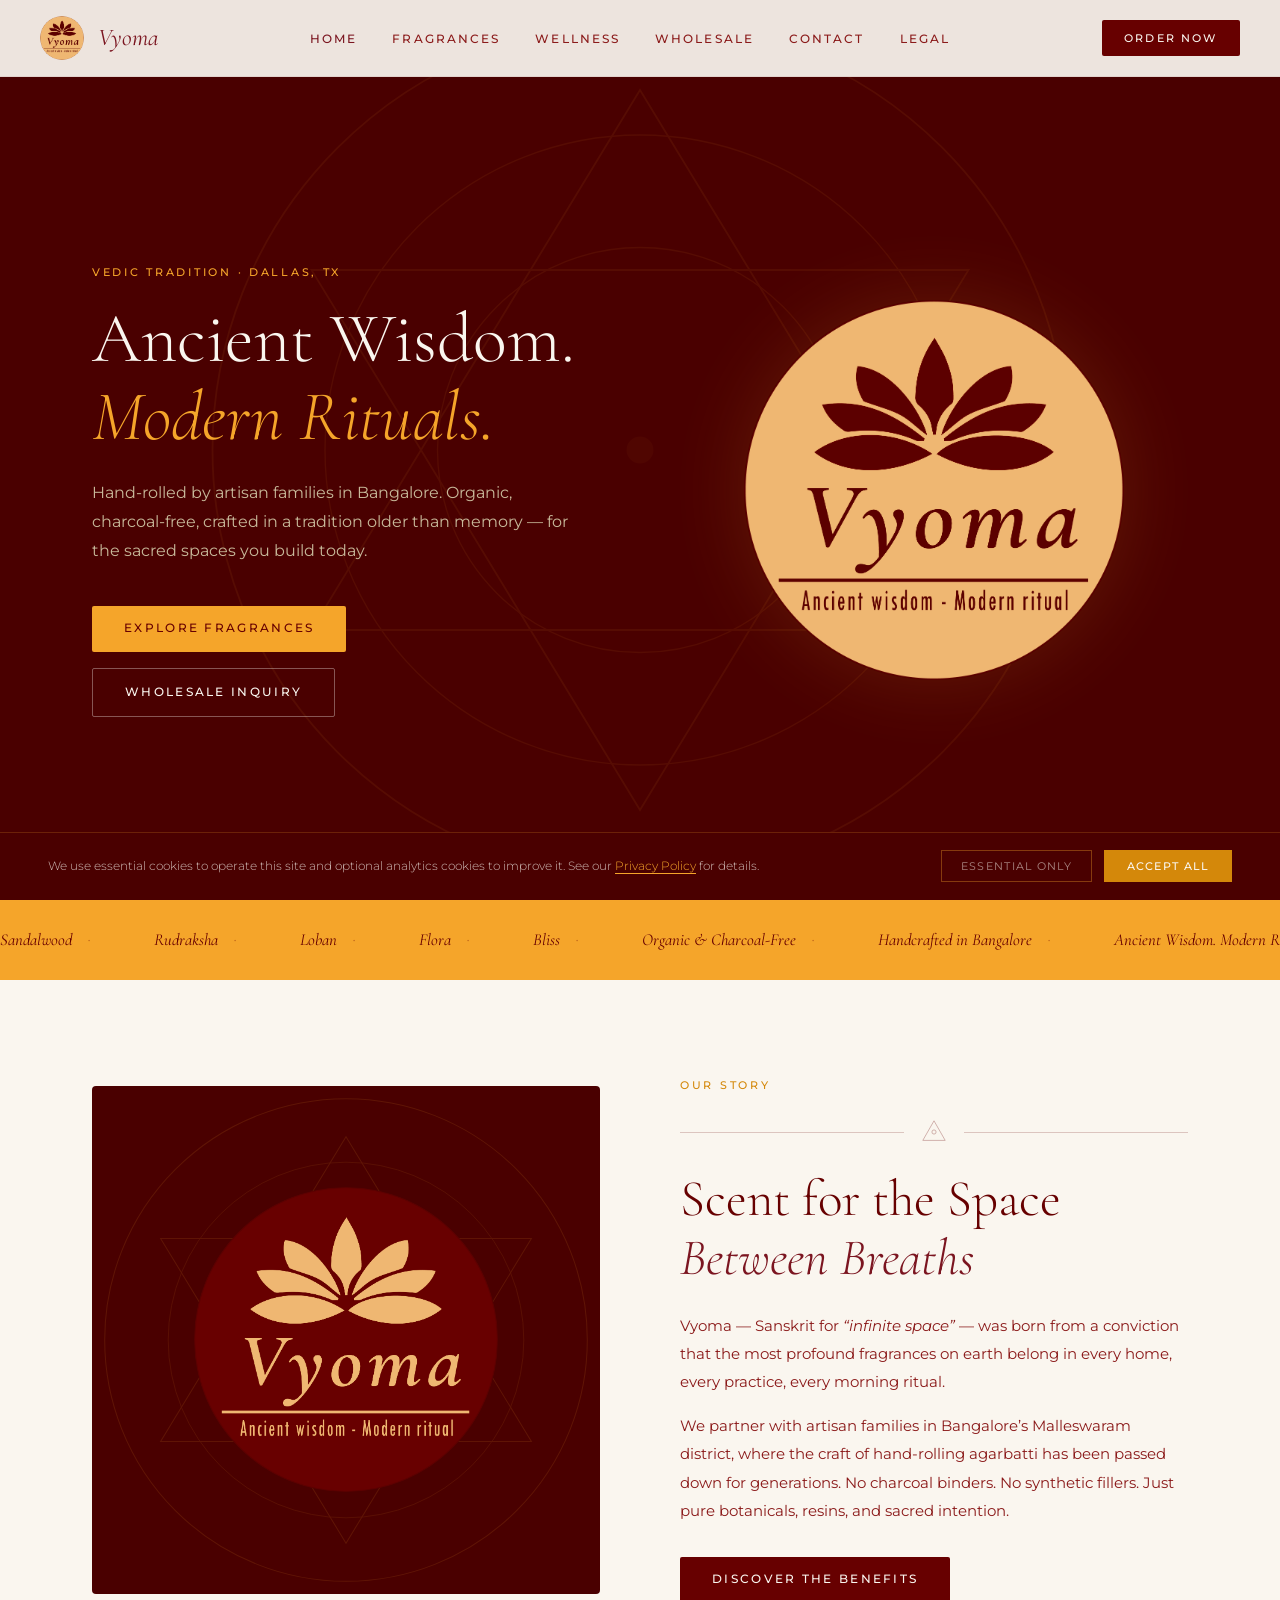
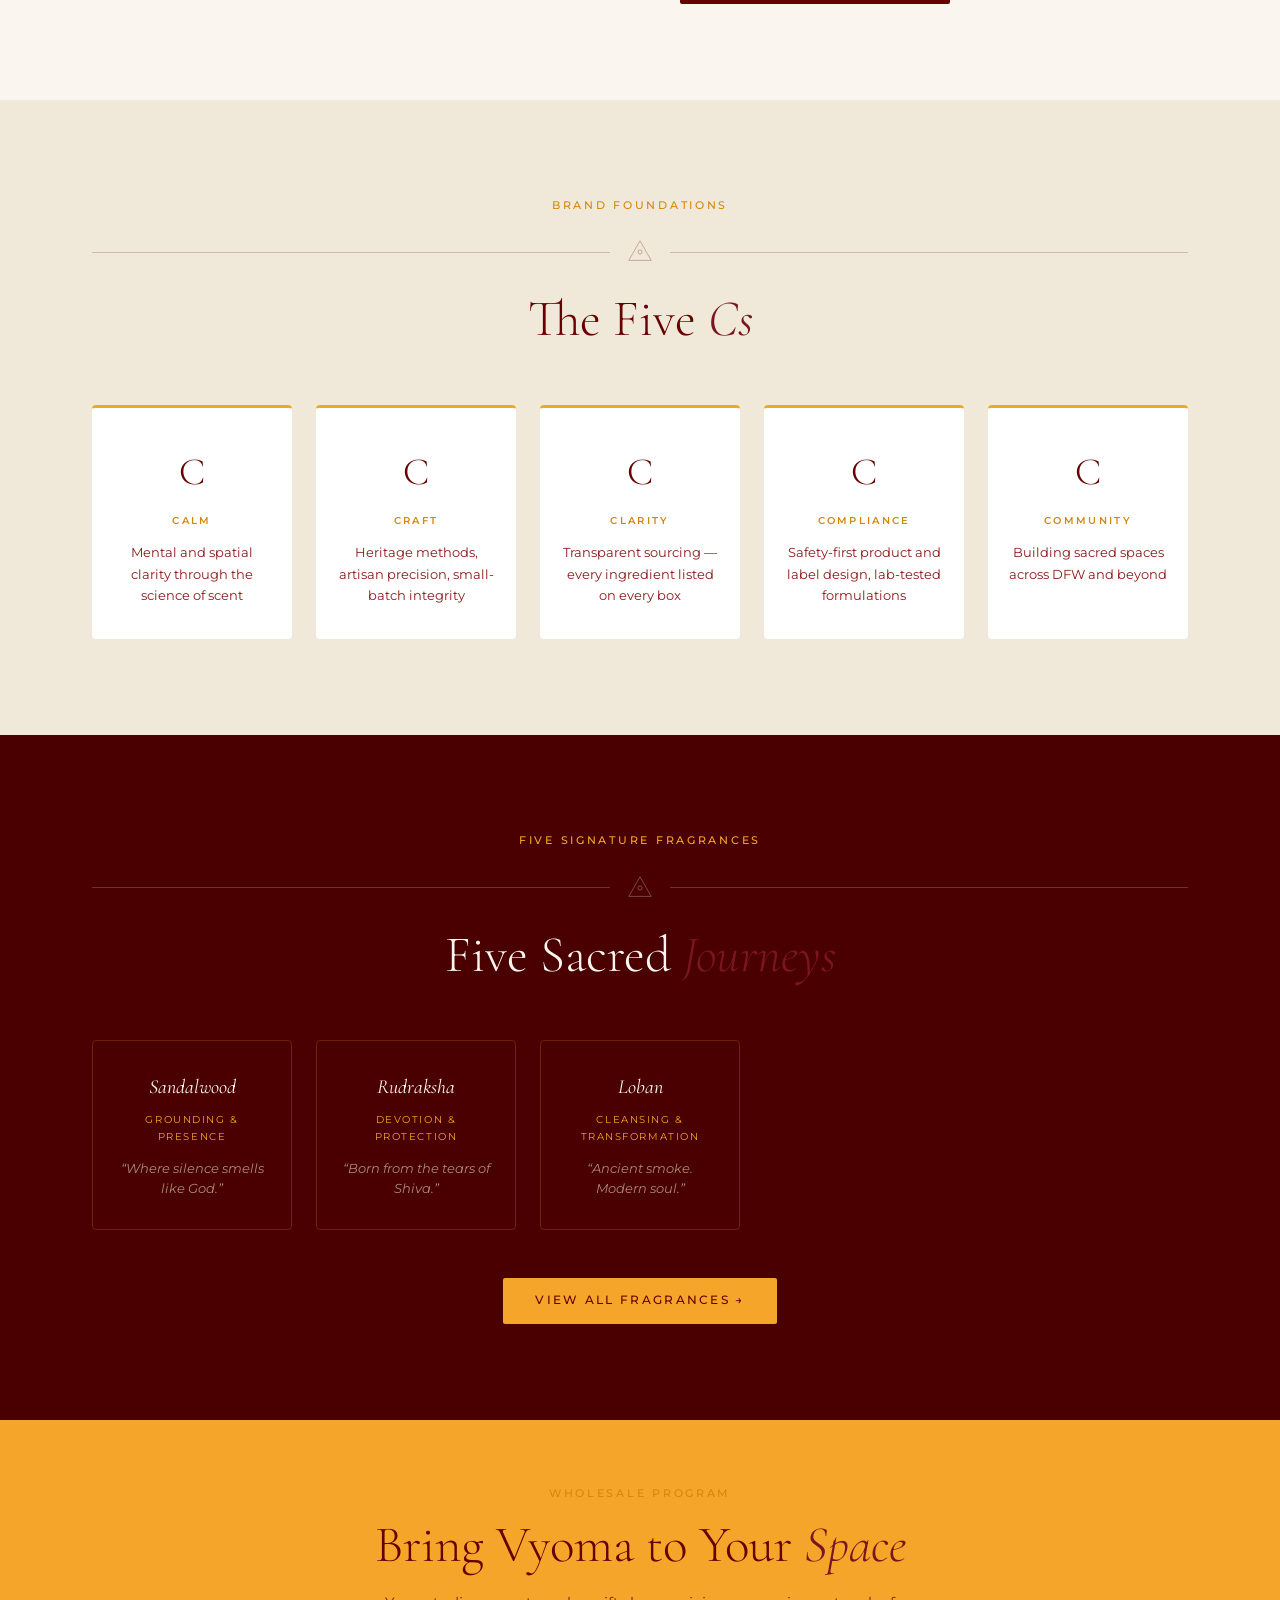
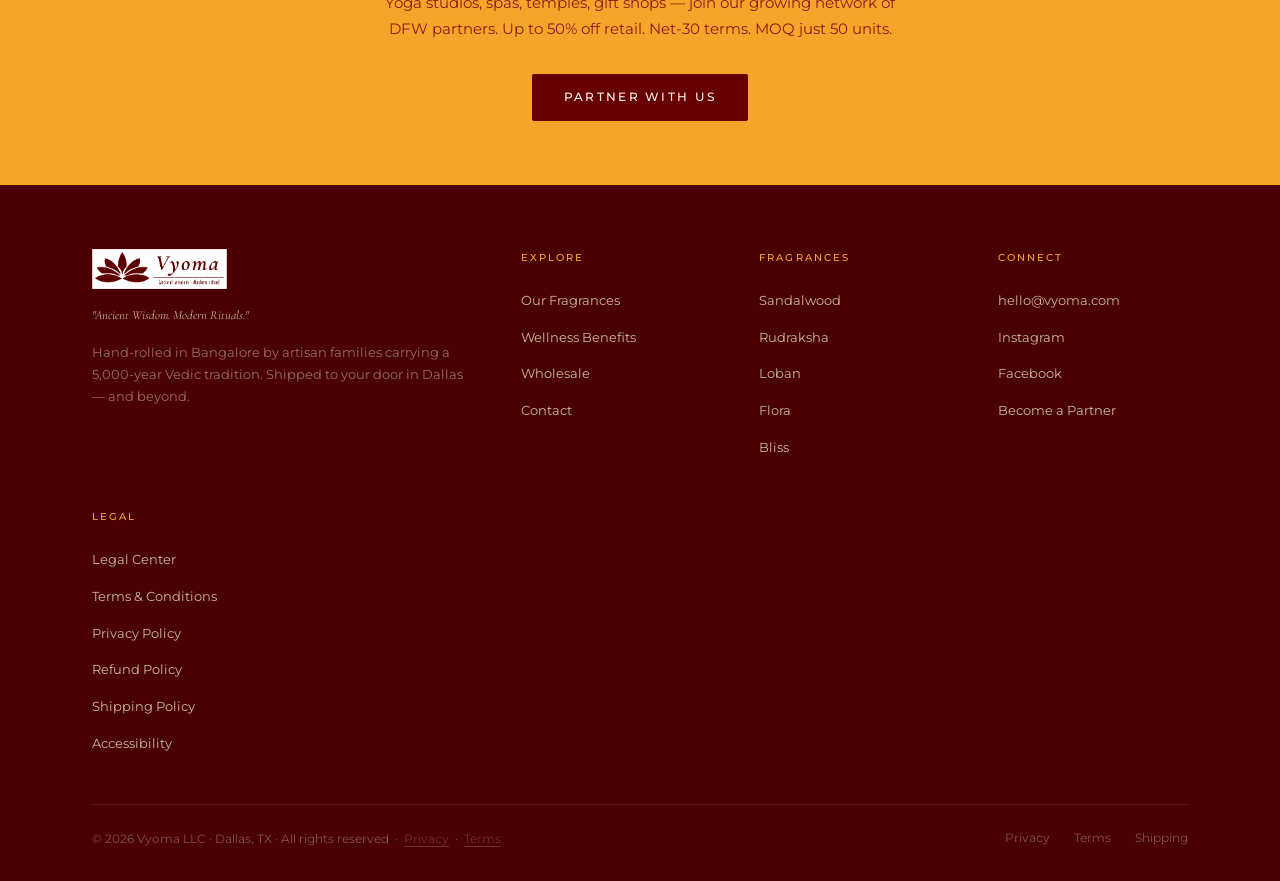
==== index.html @ 999a2e5c "Add legal/policy pages and integrate into site navigation - Add policies/ folder with 6 self-contain" ====
<!DOCTYPE html>
<html lang="en">
<head>
<meta charset="UTF-8">
<meta name="viewport" content="width=device-width, initial-scale=1.0">
<meta name="description" content="Vyoma — Premium natural incense. Ancient Wisdom. Modern Rituals.">
<meta name="robots" content="index, follow">
<!-- Open Graph -->
<meta property="og:title" content="Vyoma | Luxury Natural Incense — DFW">
<meta property="og:description" content="Ancient Wisdom. Modern Rituals. Five signature fragrances handcrafted in Bangalore, India. Launching in Dallas-Fort Worth.">
<meta property="og:type" content="website">
<meta property="og:site_name" content="Vyoma">
<!-- Twitter Card -->
<meta name="twitter:card" content="summary_large_image">
<meta name="twitter:site" content="@vyomaincense">
<meta name="twitter:title" content="Vyoma | Luxury Natural Incense">
<meta name="twitter:description" content="Five signature fragrances. Ancient wisdom — modern ritual. Launching in DFW.">
<title>Home — Vyoma</title>
<link rel="preconnect" href="https://fonts.googleapis.com">
<link rel="preconnect" href="https://fonts.gstatic.com" crossorigin>
<link href="https://fonts.googleapis.com/css2?family=Cormorant+Garamond:ital,wght@0,300;0,400;0,500;1,300;1,400&family=Montserrat:wght@300;400;500;600&display=swap" rel="stylesheet">
<link rel="stylesheet" href="shared.css">
</head>
<body>
<!-- COOKIE CONSENT BANNER -->
<div id="vyoma-cookie-banner" style="position:fixed;bottom:0;left:0;right:0;z-index:9999;background:var(--crimson-dk);border-top:1px solid rgba(245,165,42,.2);padding:1.1rem 3rem;display:flex;align-items:center;justify-content:space-between;flex-wrap:wrap;gap:1rem;font-family:var(--ff-sans);font-size:.78rem;font-weight:300;color:rgba(250,246,239,.75);line-height:1.6;" role="dialog" aria-label="Cookie consent">
  <span>We use essential cookies to operate this site and optional analytics cookies to improve it. See our <a href="policies/privacy-policy.html#cookies" style="color:var(--saffron);text-decoration:underline;text-underline-offset:3px;">Privacy Policy</a> for details.</span>
  <div style="display:flex;gap:.75rem;flex-shrink:0;">
    <button onclick="vyomaCookieDecline()" style="font-family:var(--ff-sans);font-size:.68rem;font-weight:400;letter-spacing:.12em;text-transform:uppercase;background:transparent;border:.5px solid rgba(245,165,42,.35);color:rgba(250,246,239,.55);padding:.5rem 1.2rem;cursor:pointer;transition:border-color .25s,color .25s;" onmouseover="this.style.borderColor='rgba(245,165,42,.7)';this.style.color='rgba(250,246,239,.9)'" onmouseout="this.style.borderColor='rgba(245,165,42,.35)';this.style.color='rgba(250,246,239,.55)'">Essential only</button>
    <button onclick="vyomaCookieAccept()" style="font-family:var(--ff-sans);font-size:.68rem;font-weight:500;letter-spacing:.12em;text-transform:uppercase;background:var(--saffron-dk);border:none;color:var(--ivory);padding:.5rem 1.4rem;cursor:pointer;transition:background .25s;" onmouseover="this.style.background='var(--saffron)'" onmouseout="this.style.background='var(--saffron-dk)'">Accept all</button>
  </div>
</div>
<script>
(function(){
  var b=document.getElementById('vyoma-cookie-banner');
  if(localStorage.getItem('vyoma_cookie_consent')){b.style.display='none';}
  window.vyomaCookieAccept=function(){localStorage.setItem('vyoma_cookie_consent','all');b.style.transform='translateY(110%)';setTimeout(function(){b.style.display='none';},420);};
  window.vyomaCookieDecline=function(){localStorage.setItem('vyoma_cookie_consent','essential');b.style.transform='translateY(110%)';setTimeout(function(){b.style.display='none';},420);};
})();
</script>
<!-- END COOKIE CONSENT --><nav class="nav" id="nav">
  <a href="index.html" class="nav__logo">
    <img src="[data-uri]" alt="Vyoma">
    <span class="nav__brand">Vyoma</span>
  </a>
  <ul class="nav__links"><li><a href="index.html" class="active">Home</a></li>
<li><a href="fragrances.html">Fragrances</a></li>
<li><a href="wellness.html">Wellness</a></li>
<li><a href="wholesale.html">Wholesale</a></li>
<li><a href="contact.html">Contact</a></li>
<li><a href="policies/index.html">Legal</a></li></ul>
  <a href="contact.html" class="nav__cta">Order Now</a>
  <button class="nav__hamburger" id="hamburger" aria-label="Menu">
    <span></span><span></span><span></span>
  </button>
</nav>
<div class="nav__mobile" id="mobileMenu">
<a href="index.html">Home</a>
<a href="fragrances.html">Fragrances</a>
<a href="wellness.html">Wellness</a>
<a href="wholesale.html">Wholesale</a>
<a href="contact.html">Contact</a>
<a href="policies/index.html">Legal</a>
</div>
<main>

<section style="min-height:100vh;background:var(--crimson-dk);display:flex;align-items:center;position:relative;overflow:hidden;padding-top:80px;">
  <div style="position:absolute;inset:0;display:flex;align-items:center;justify-content:center;pointer-events:none;">
    <svg viewBox="0 0 400 400" xmlns="http://www.w3.org/2000/svg" style="width:100%;height:100%;opacity:.07;">
  <circle cx="200" cy="200" r="190" fill="none" stroke="#F5A52A" stroke-width=".8"/>
  <circle cx="200" cy="200" r="140" fill="none" stroke="#F5A52A" stroke-width=".6"/>
  <circle cx="200" cy="200" r="90"  fill="none" stroke="#F5A52A" stroke-width=".6"/>
  <polygon points="200,40 346,280 54,280"  fill="none" stroke="#F5A52A" stroke-width=".8"/>
  <polygon points="200,360 54,120 346,120" fill="none" stroke="#F5A52A" stroke-width=".8"/>
  <circle cx="200" cy="200" r="6" fill="#F5A52A" opacity=".5"/>
</svg>
  </div>
  <div class="container" style="position:relative;z-index:2;display:grid;grid-template-columns:1fr 1fr;gap:5rem;align-items:center;">
    <div>
      <p class="eyebrow reveal" style="color:var(--saffron);margin-bottom:1.2rem;">Vedic Tradition &middot; Dallas, TX</p>
      <h1 class="reveal" style="font-family:var(--ff-serif);font-size:clamp(2.8rem,5.5vw,5rem);font-weight:300;color:var(--ivory);line-height:1.1;margin-bottom:1.5rem;">
        Ancient Wisdom.<br><em style="font-style:italic;color:var(--saffron);">Modern Rituals.</em>
      </h1>
      <p class="reveal" style="color:var(--smoke);font-size:1rem;line-height:1.8;margin-bottom:2.5rem;max-width:480px;">
        Hand-rolled by artisan families in Bangalore. Organic, charcoal-free, crafted in a tradition older than memory &mdash; for the sacred spaces you build today.
      </p>
      <div class="reveal" style="display:flex;gap:1rem;flex-wrap:wrap;">
        <a href="fragrances.html" class="btn btn--primary">Explore Fragrances</a>
        <a href="wholesale.html" class="btn btn--outline-light">Wholesale Inquiry</a>
      </div>
    </div>
    <div class="reveal" style="display:flex;justify-content:center;">
      <img src="[data-uri]" alt="Vyoma" style="width:min(380px,90%);border-radius:50%;box-shadow:0 0 80px rgba(245,165,42,.15);">
    </div>
  </div>
</section>

<div class="marquee-strip"><div class="marquee-inner"><span class="marquee-item">Sandalwood</span><span class="marquee-item">Rudraksha</span><span class="marquee-item">Loban</span><span class="marquee-item">Flora</span><span class="marquee-item">Bliss</span><span class="marquee-item">Organic &amp; Charcoal-Free</span><span class="marquee-item">Handcrafted in Bangalore</span><span class="marquee-item">Ancient Wisdom. Modern Rituals.</span><span class="marquee-item">Sandalwood</span><span class="marquee-item">Rudraksha</span><span class="marquee-item">Loban</span><span class="marquee-item">Flora</span><span class="marquee-item">Bliss</span><span class="marquee-item">Organic &amp; Charcoal-Free</span><span class="marquee-item">Handcrafted in Bangalore</span><span class="marquee-item">Ancient Wisdom. Modern Rituals.</span></div></div>

<section class="section">
  <div class="container" style="display:grid;grid-template-columns:1fr 1fr;gap:5rem;align-items:center;">
    <div class="reveal" style="position:relative;aspect-ratio:1;background:var(--crimson-dk);border-radius:4px;overflow:hidden;display:flex;align-items:center;justify-content:center;">
      <div style="position:absolute;inset:0;"><svg viewBox="0 0 400 400" xmlns="http://www.w3.org/2000/svg" style="width:100%;height:100%;opacity:.12;">
  <circle cx="200" cy="200" r="190" fill="none" stroke="#F5A52A" stroke-width=".8"/>
  <circle cx="200" cy="200" r="140" fill="none" stroke="#F5A52A" stroke-width=".6"/>
  <circle cx="200" cy="200" r="90"  fill="none" stroke="#F5A52A" stroke-width=".6"/>
  <polygon points="200,40 346,280 54,280"  fill="none" stroke="#F5A52A" stroke-width=".8"/>
  <polygon points="200,360 54,120 346,120" fill="none" stroke="#F5A52A" stroke-width=".8"/>
  <circle cx="200" cy="200" r="6" fill="#F5A52A" opacity=".5"/>
</svg></div>
      <img src="[data-uri]" alt="Vyoma" style="position:relative;width:60%;border-radius:50%;">
    </div>
    <div>
      <p class="eyebrow reveal">Our Story</p>
      <div class="geo-divider">
  <svg viewBox="0 0 40 40" fill="none" stroke="currentColor" stroke-width="1">
    <polygon points="20,4 36,32 4,32"/><circle cx="20" cy="20" r="3"/>
  </svg>
</div>
      <h2 class="section-title reveal">Scent for the Space<br><em>Between Breaths</em></h2>
      <p class="reveal" style="margin-top:1.5rem;color:var(--crimson-lt);line-height:1.85;font-size:.95rem;">
        Vyoma &mdash; Sanskrit for <em>&ldquo;infinite space&rdquo;</em> &mdash; was born from a conviction that the most profound fragrances on earth belong in every home, every practice, every morning ritual.
      </p>
      <p class="reveal" style="margin-top:1rem;color:var(--crimson-lt);line-height:1.85;font-size:.95rem;">
        We partner with artisan families in Bangalore&rsquo;s Malleswaram district, where the craft of hand-rolling agarbatti has been passed down for generations. No charcoal binders. No synthetic fillers. Just pure botanicals, resins, and sacred intention.
      </p>
      <a href="wellness.html" class="btn btn--crimson reveal" style="margin-top:2rem;">Discover the Benefits</a>
    </div>
  </div>
</section>

<section class="section section--ivory-dk">
  <div class="container" style="text-align:center;">
    <p class="eyebrow reveal">Brand Foundations</p>
    <div class="geo-divider">
  <svg viewBox="0 0 40 40" fill="none" stroke="currentColor" stroke-width="1">
    <polygon points="20,4 36,32 4,32"/><circle cx="20" cy="20" r="3"/>
  </svg>
</div>
    <h2 class="section-title reveal">The Five <em>Cs</em></h2>
    <div style="display:grid;grid-template-columns:repeat(5,1fr);gap:1.5rem;margin-top:3.5rem;"><div class="reveal" style="background:white;padding:2rem 1.2rem;border-radius:4px;border-top:3px solid var(--saffron);text-align:center;">
  <div style="font-family:var(--ff-serif);font-size:2.4rem;font-weight:300;color:var(--crimson);margin-bottom:.4rem;">C</div>
  <div style="font-size:.65rem;letter-spacing:.22em;text-transform:uppercase;color:var(--saffron-dk);font-weight:600;margin-bottom:.8rem;">Calm</div>
  <p style="font-size:.82rem;color:var(--crimson-lt);line-height:1.65;">Mental and spatial clarity through the science of scent</p>
</div><div class="reveal" style="background:white;padding:2rem 1.2rem;border-radius:4px;border-top:3px solid var(--saffron);text-align:center;">
  <div style="font-family:var(--ff-serif);font-size:2.4rem;font-weight:300;color:var(--crimson);margin-bottom:.4rem;">C</div>
  <div style="font-size:.65rem;letter-spacing:.22em;text-transform:uppercase;color:var(--saffron-dk);font-weight:600;margin-bottom:.8rem;">Craft</div>
  <p style="font-size:.82rem;color:var(--crimson-lt);line-height:1.65;">Heritage methods, artisan precision, small-batch integrity</p>
</div><div class="reveal" style="background:white;padding:2rem 1.2rem;border-radius:4px;border-top:3px solid var(--saffron);text-align:center;">
  <div style="font-family:var(--ff-serif);font-size:2.4rem;font-weight:300;color:var(--crimson);margin-bottom:.4rem;">C</div>
  <div style="font-size:.65rem;letter-spacing:.22em;text-transform:uppercase;color:var(--saffron-dk);font-weight:600;margin-bottom:.8rem;">Clarity</div>
  <p style="font-size:.82rem;color:var(--crimson-lt);line-height:1.65;">Transparent sourcing — every ingredient listed on every box</p>
</div><div class="reveal" style="background:white;padding:2rem 1.2rem;border-radius:4px;border-top:3px solid var(--saffron);text-align:center;">
  <div style="font-family:var(--ff-serif);font-size:2.4rem;font-weight:300;color:var(--crimson);margin-bottom:.4rem;">C</div>
  <div style="font-size:.65rem;letter-spacing:.22em;text-transform:uppercase;color:var(--saffron-dk);font-weight:600;margin-bottom:.8rem;">Compliance</div>
  <p style="font-size:.82rem;color:var(--crimson-lt);line-height:1.65;">Safety-first product and label design, lab-tested formulations</p>
</div><div class="reveal" style="background:white;padding:2rem 1.2rem;border-radius:4px;border-top:3px solid var(--saffron);text-align:center;">
  <div style="font-family:var(--ff-serif);font-size:2.4rem;font-weight:300;color:var(--crimson);margin-bottom:.4rem;">C</div>
  <div style="font-size:.65rem;letter-spacing:.22em;text-transform:uppercase;color:var(--saffron-dk);font-weight:600;margin-bottom:.8rem;">Community</div>
  <p style="font-size:.82rem;color:var(--crimson-lt);line-height:1.65;">Building sacred spaces across DFW and beyond</p>
</div></div>
  </div>
</section>

<section class="section section--dark">
  <div class="container">
    <div style="text-align:center;margin-bottom:3.5rem;">
      <p class="eyebrow reveal" style="color:var(--saffron);">Five Signature Fragrances</p>
      <div class="geo-divider">
  <svg viewBox="0 0 40 40" fill="none" stroke="currentColor" stroke-width="1">
    <polygon points="20,4 36,32 4,32"/><circle cx="20" cy="20" r="3"/>
  </svg>
</div>
      <h2 class="section-title reveal" style="color:var(--ivory);">Five Sacred <em>Journeys</em></h2>
    </div>
    <div style="display:grid;grid-template-columns:repeat(5,1fr);gap:1.5rem;"><div class="reveal" style="border:1px solid rgba(245,165,42,.2);border-radius:4px;padding:1.8rem 1.2rem;text-align:center;transition:border-color .3s,transform .3s;" onmouseover="this.style.borderColor='rgba(245,165,42,.6)';this.style.transform='translateY(-6px)'" onmouseout="this.style.borderColor='rgba(245,165,42,.2)';this.style.transform='none'">
  <div style="font-family:var(--ff-serif);font-size:1.25rem;font-style:italic;color:var(--ivory);margin-bottom:.4rem;">Sandalwood</div>
  <div style="font-size:.65rem;letter-spacing:.15em;text-transform:uppercase;color:var(--saffron);margin-bottom:.8rem;">Grounding &amp; Presence</div>
  <p style="font-size:.8rem;color:rgba(200,185,154,.75);line-height:1.6;font-style:italic;">&ldquo;Where silence smells like God.&rdquo;</p>
</div><div class="reveal" style="border:1px solid rgba(245,165,42,.2);border-radius:4px;padding:1.8rem 1.2rem;text-align:center;transition:border-color .3s,transform .3s;" onmouseover="this.style.borderColor='rgba(245,165,42,.6)';this.style.transform='translateY(-6px)'" onmouseout="this.style.borderColor='rgba(245,165,42,.2)';this.style.transform='none'">
  <div style="font-family:var(--ff-serif);font-size:1.25rem;font-style:italic;color:var(--ivory);margin-bottom:.4rem;">Rudraksha</div>
  <div style="font-size:.65rem;letter-spacing:.15em;text-transform:uppercase;color:var(--saffron);margin-bottom:.8rem;">Devotion &amp; Protection</div>
  <p style="font-size:.8rem;color:rgba(200,185,154,.75);line-height:1.6;font-style:italic;">&ldquo;Born from the tears of Shiva.&rdquo;</p>
</div><div class="reveal" style="border:1px solid rgba(245,165,42,.2);border-radius:4px;padding:1.8rem 1.2rem;text-align:center;transition:border-color .3s,transform .3s;" onmouseover="this.style.borderColor='rgba(245,165,42,.6)';this.style.transform='translateY(-6px)'" onmouseout="this.style.borderColor='rgba(245,165,42,.2)';this.style.transform='none'">
  <div style="font-family:var(--ff-serif);font-size:1.25rem;font-style:italic;color:var(--ivory);margin-bottom:.4rem;">Loban</div>
  <div style="font-size:.65rem;letter-spacing:.15em;text-transform:uppercase;color:var(--saffron);margin-bottom:.8rem;">Cleansing &amp; Transformation</div>
  <p style="font-size:.8rem;color:rgba(200,185,154,.75);line-height:1.6;font-style:italic;">&ldquo;Ancient smoke. Modern soul.&rdquo;</p>
</div><div class="reveal" style="border:1px solid rgba(245,165,42,.2);border-radius:4px;padding:1.8rem 1.2rem;text-align:center;transition:border-color .3s,transform .3s;" onmouseover="this.style.borderColor='rgba(245,165,42,.6)';this.style.transform='translateY(-6px)'" onmouseout="this.style.borderColor='rgba(245,165,42,.2)';this.style.transform='none'">
  <div style="font-family:var(--ff-serif);font-size:1.25rem;font-style:italic;color:var(--ivory);margin-bottom:.4rem;">Flora</div>
  <div style="font-size:.65rem;letter-spacing:.15em;text-transform:uppercase;color:var(--saffron);margin-bottom:.8rem;">Joy &amp; Uplifting Energy</div>
  <p style="font-size:.8rem;color:rgba(200,185,154,.75);line-height:1.6;font-style:italic;">&ldquo;Every petal, a prayer.&rdquo;</p>
</div><div class="reveal" style="border:1px solid rgba(245,165,42,.2);border-radius:4px;padding:1.8rem 1.2rem;text-align:center;transition:border-color .3s,transform .3s;" onmouseover="this.style.borderColor='rgba(245,165,42,.6)';this.style.transform='translateY(-6px)'" onmouseout="this.style.borderColor='rgba(245,165,42,.2)';this.style.transform='none'">
  <div style="font-family:var(--ff-serif);font-size:1.25rem;font-style:italic;color:var(--ivory);margin-bottom:.4rem;">Bliss</div>
  <div style="font-size:.65rem;letter-spacing:.15em;text-transform:uppercase;color:var(--saffron);margin-bottom:.8rem;">Harmony &amp; Transcendence</div>
  <p style="font-size:.8rem;color:rgba(200,185,154,.75);line-height:1.6;font-style:italic;">&ldquo;Breathe in. Let go. Be.&rdquo;</p>
</div></div>
    <div style="text-align:center;margin-top:3rem;">
      <a href="fragrances.html" class="btn btn--primary reveal">View All Fragrances &rarr;</a>
    </div>
  </div>
</section>

<section class="section section--saffron" style="padding:4rem 0;text-align:center;">
  <div class="container">
    <p class="eyebrow reveal">Wholesale Program</p>
    <h2 class="section-title reveal" style="margin-top:.8rem;">Bring Vyoma to Your <em>Space</em></h2>
    <p class="reveal" style="margin-top:1rem;font-size:.95rem;color:var(--crimson-lt);max-width:520px;margin-left:auto;margin-right:auto;">
      Yoga studios, spas, temples, gift shops &mdash; join our growing network of DFW partners. Up to 50% off retail. Net-30 terms. MOQ just 50 units.
    </p>
    <a href="wholesale.html" class="btn btn--crimson reveal" style="margin-top:2rem;">Partner With Us</a>
  </div>
</section>

</main>
<footer class="footer">
  <div class="container">
    <div class="footer__grid">
      <div class="footer__brand">
        <div class="footer__brand-logo">
          <img src="[data-uri]" alt="Vyoma" style="height:40px;width:auto;">
        </div>
        <p class="footer__tagline">"Ancient Wisdom. Modern Rituals."</p>
        <p class="footer__desc">Hand-rolled in Bangalore by artisan families carrying a 5,000-year Vedic tradition. Shipped to your door in Dallas — and beyond.</p>
      </div>
      <div class="footer__col">
        <h4>Explore</h4>
        <ul>
          <li><a href="fragrances.html">Our Fragrances</a></li>
          <li><a href="wellness.html">Wellness Benefits</a></li>
          <li><a href="wholesale.html">Wholesale</a></li>
          <li><a href="contact.html">Contact</a></li>
        </ul>
      </div>
      <div class="footer__col">
        <h4>Fragrances</h4>
        <ul>
          <li><a href="fragrances.html">Sandalwood</a></li>
          <li><a href="fragrances.html">Rudraksha</a></li>
          <li><a href="fragrances.html">Loban</a></li>
          <li><a href="fragrances.html">Flora</a></li>
          <li><a href="fragrances.html">Bliss</a></li>
        </ul>
      </div>
      <div class="footer__col">
        <h4>Connect</h4>
        <ul>
          <li><a href="mailto:hello@vyoma.com">hello@vyoma.com</a></li>
          <li><a href="#">Instagram</a></li>
          <li><a href="#">Facebook</a></li>
          <li><a href="wholesale.html">Become a Partner</a></li>
        </ul>
      </div>
      <div class="footer__col">
        <h4>Legal</h4>
        <ul>
          <li><a href="policies/index.html">Legal Center</a></li>
          <li><a href="policies/terms-and-conditions.html">Terms &amp; Conditions</a></li>
          <li><a href="policies/privacy-policy.html">Privacy Policy</a></li>
          <li><a href="policies/refund-policy.html">Refund Policy</a></li>
          <li><a href="policies/shipping-policy.html">Shipping Policy</a></li>
          <li><a href="policies/accessibility.html">Accessibility</a></li>
        </ul>
      </div>
    </div>
    <div class="footer__bottom">
      <p class="footer__copy">&copy; 2026 Vyoma LLC &middot; Dallas, TX &middot; All rights reserved &nbsp;&middot;&nbsp; <a href="policies/privacy-policy.html" style="color:inherit;opacity:.6;text-decoration:underline;text-underline-offset:3px;">Privacy</a> &nbsp;&middot;&nbsp; <a href="policies/terms-and-conditions.html" style="color:inherit;opacity:.6;text-decoration:underline;text-underline-offset:3px;">Terms</a></p>
      <div class="footer__legal">
        <a href="policies/privacy-policy.html">Privacy</a>
        <a href="policies/terms-and-conditions.html">Terms</a>
        <a href="policies/shipping-policy.html">Shipping</a>
      </div>
    </div>
  </div>
</footer><script>
const nav = document.getElementById('nav');
window.addEventListener('scroll', () => nav.classList.toggle('scrolled', window.scrollY > 60));
const hbg = document.getElementById('hamburger');
const mob = document.getElementById('mobileMenu');
hbg.addEventListener('click', () => mob.classList.toggle('open'));
const io = new IntersectionObserver((entries) => {
  entries.forEach((e,i) => { if(e.isIntersecting){ setTimeout(()=>e.target.classList.add('visible'),i*80); io.unobserve(e.target); } });
}, {threshold:0.1});
document.querySelectorAll('.reveal').forEach(el=>io.observe(el));
</script>
</body>
</html>
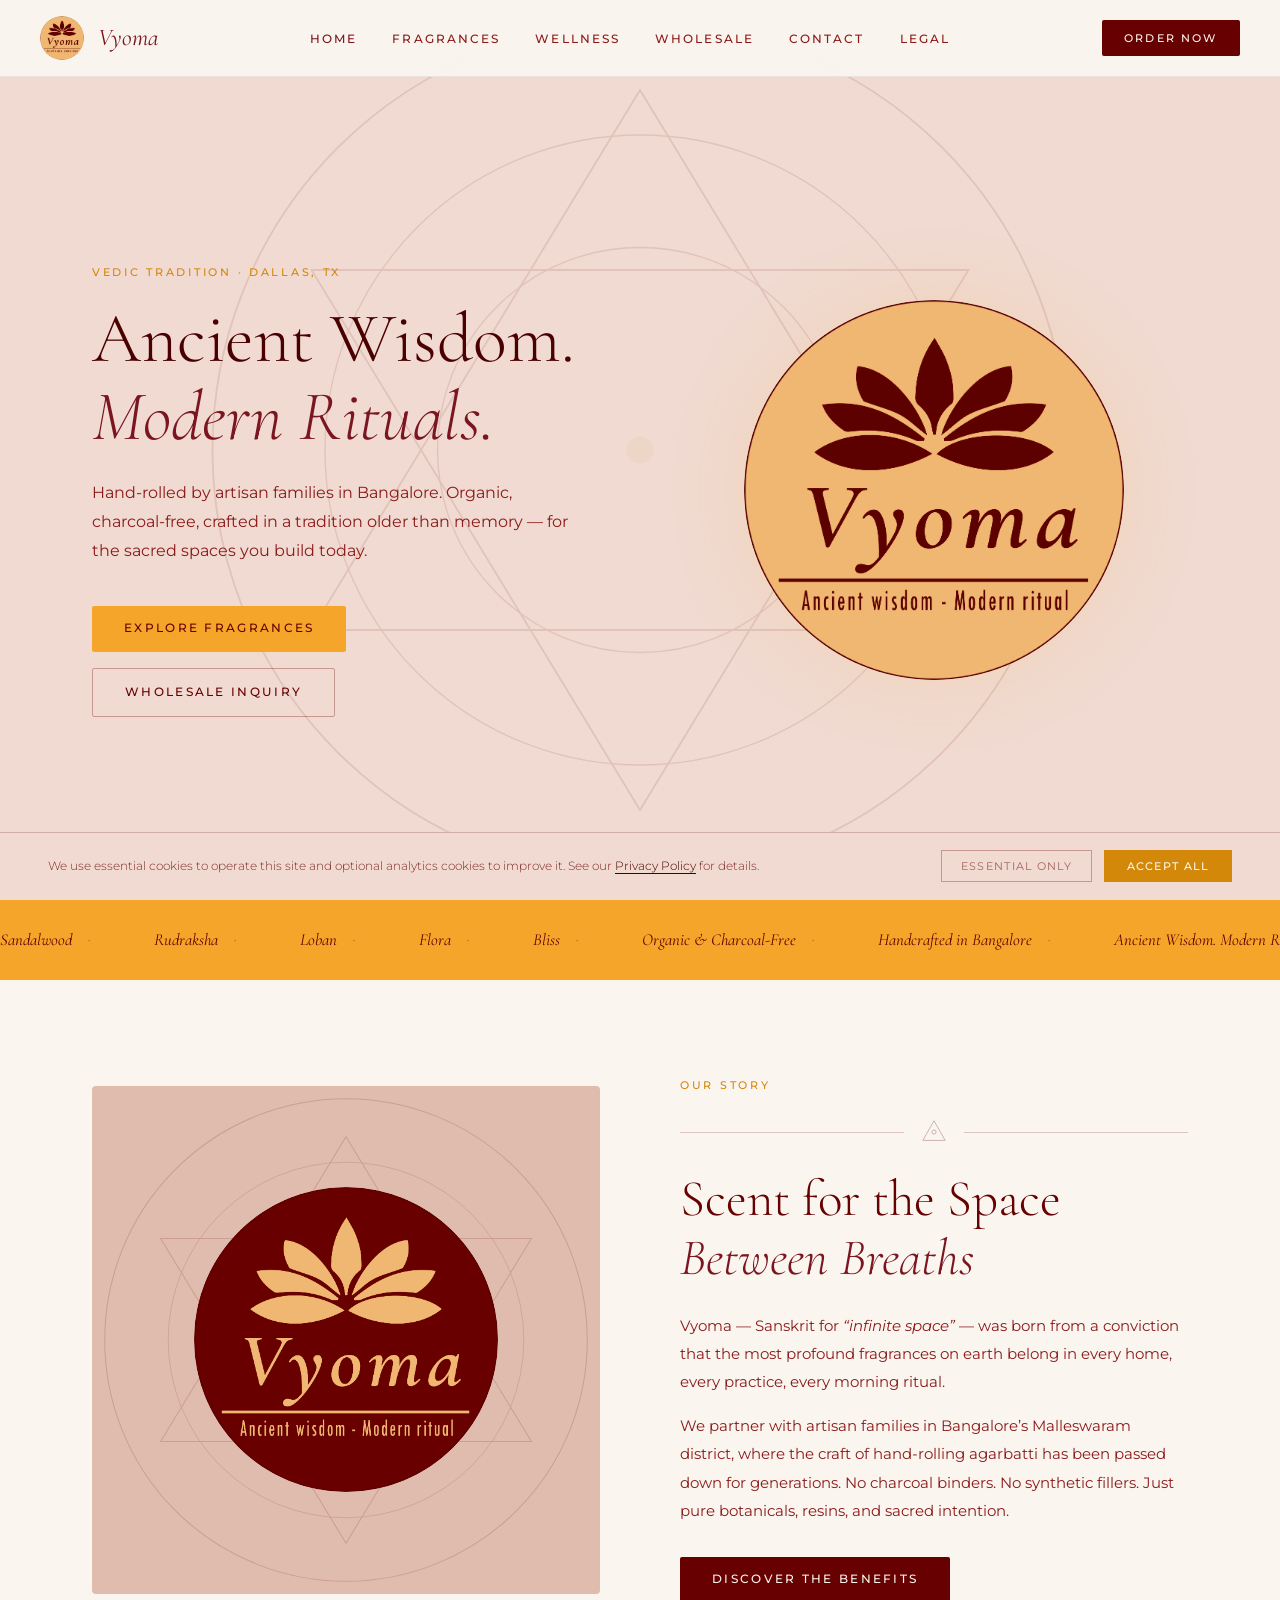
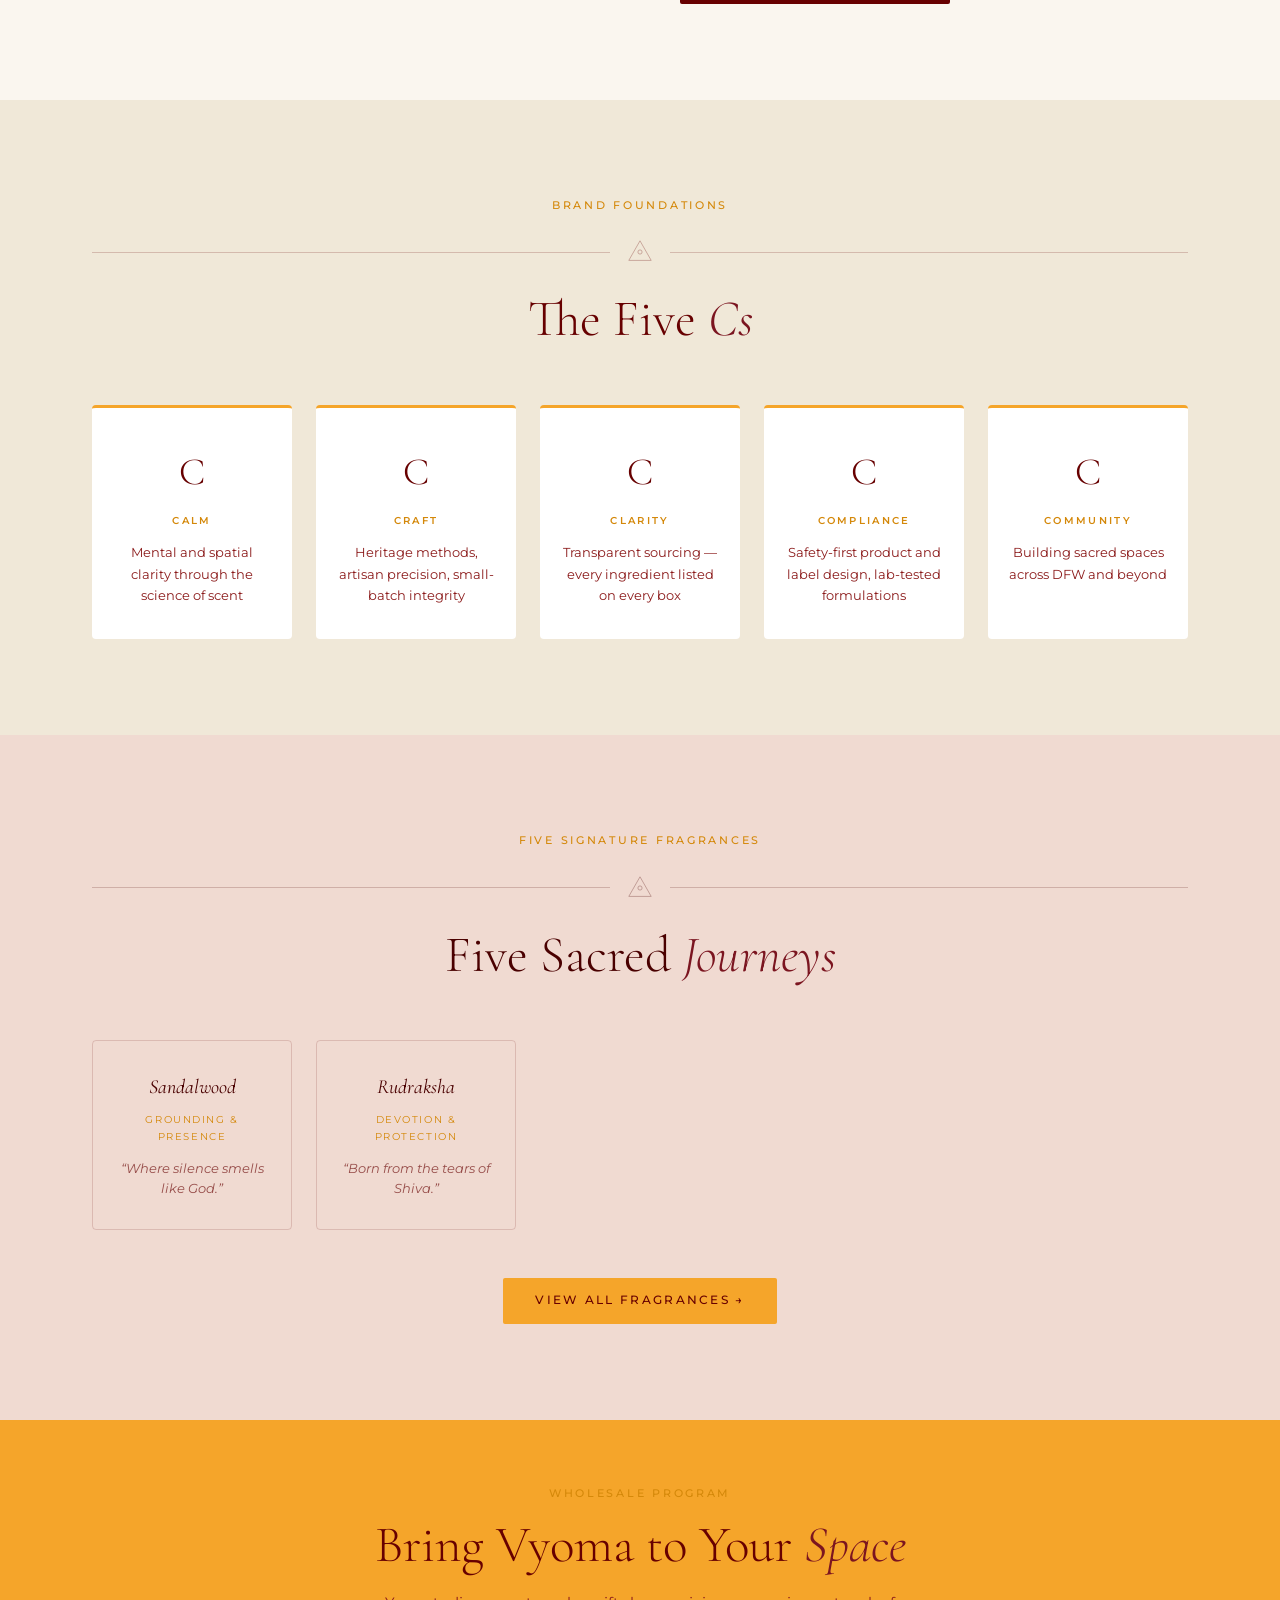
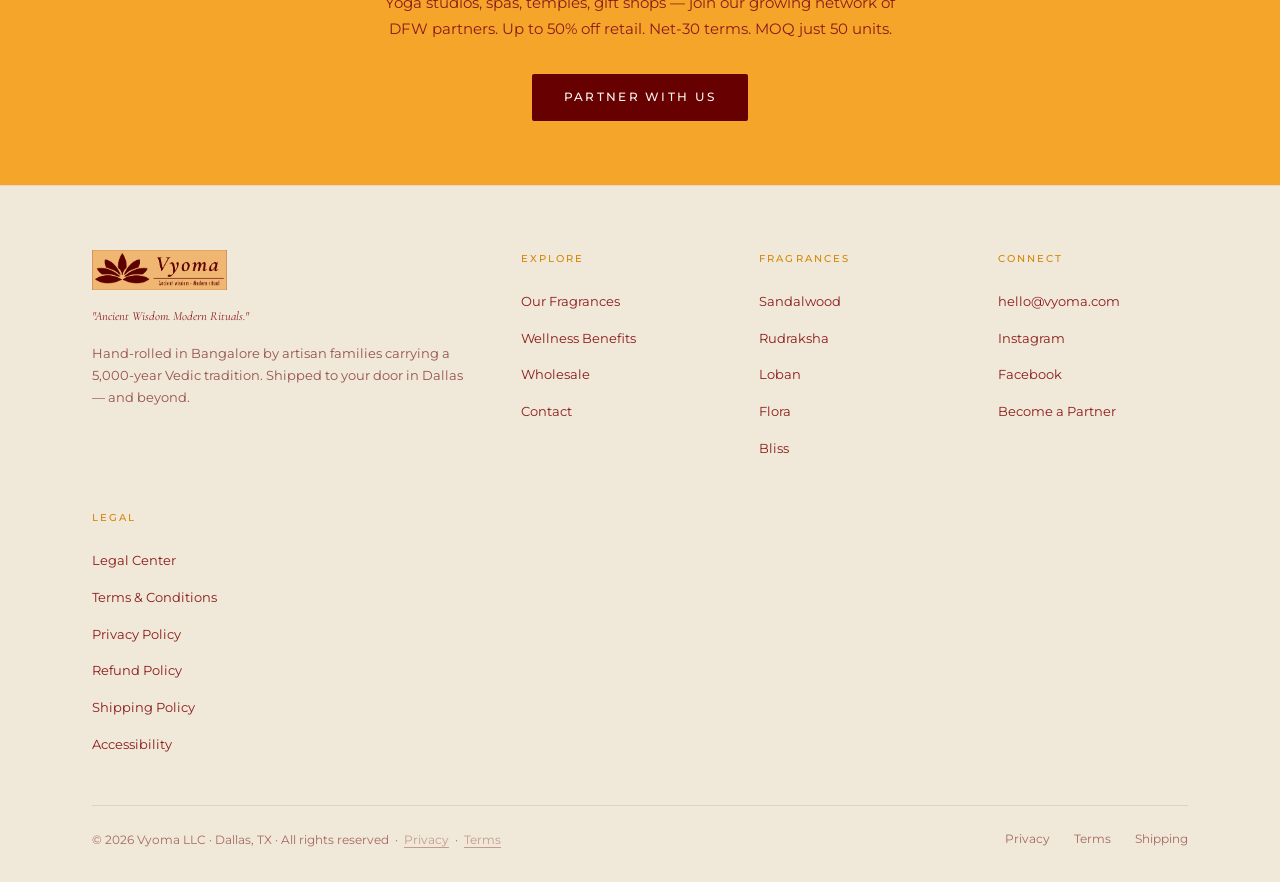
==== commit a6772d4f: "Redesign color scheme to light/blush luxury palette Replace full dark-crimson hero, footer, and acce" ====
--- a/index.html
+++ b/index.html
@@ -23,10 +23,10 @@
 </head>
 <body>
 <!-- COOKIE CONSENT BANNER -->
-<div id="vyoma-cookie-banner" style="position:fixed;bottom:0;left:0;right:0;z-index:9999;background:var(--crimson-dk);border-top:1px solid rgba(245,165,42,.2);padding:1.1rem 3rem;display:flex;align-items:center;justify-content:space-between;flex-wrap:wrap;gap:1rem;font-family:var(--ff-sans);font-size:.78rem;font-weight:300;color:rgba(250,246,239,.75);line-height:1.6;" role="dialog" aria-label="Cookie consent">
-  <span>We use essential cookies to operate this site and optional analytics cookies to improve it. See our <a href="policies/privacy-policy.html#cookies" style="color:var(--saffron);text-decoration:underline;text-underline-offset:3px;">Privacy Policy</a> for details.</span>
+<div id="vyoma-cookie-banner" style="position:fixed;bottom:0;left:0;right:0;z-index:9999;background:var(--blush);border-top:1px solid rgba(103,0,0,.2);padding:1.1rem 3rem;display:flex;align-items:center;justify-content:space-between;flex-wrap:wrap;gap:1rem;font-family:var(--ff-sans);font-size:.78rem;font-weight:300;color:rgba(103,0,0,.8);line-height:1.6;" role="dialog" aria-label="Cookie consent">
+  <span>We use essential cookies to operate this site and optional analytics cookies to improve it. See our <a href="policies/privacy-policy.html#cookies" style="color:var(--crimson-dk);text-decoration:underline;text-underline-offset:3px;">Privacy Policy</a> for details.</span>
   <div style="display:flex;gap:.75rem;flex-shrink:0;">
-    <button onclick="vyomaCookieDecline()" style="font-family:var(--ff-sans);font-size:.68rem;font-weight:400;letter-spacing:.12em;text-transform:uppercase;background:transparent;border:.5px solid rgba(245,165,42,.35);color:rgba(250,246,239,.55);padding:.5rem 1.2rem;cursor:pointer;transition:border-color .25s,color .25s;" onmouseover="this.style.borderColor='rgba(245,165,42,.7)';this.style.color='rgba(250,246,239,.9)'" onmouseout="this.style.borderColor='rgba(245,165,42,.35)';this.style.color='rgba(250,246,239,.55)'">Essential only</button>
+    <button onclick="vyomaCookieDecline()" style="font-family:var(--ff-sans);font-size:.68rem;font-weight:400;letter-spacing:.12em;text-transform:uppercase;background:transparent;border:.5px solid rgba(103,0,0,.3);color:rgba(103,0,0,.55);padding:.5rem 1.2rem;cursor:pointer;transition:border-color .25s,color .25s;" onmouseover="this.style.borderColor='rgba(103,0,0,.6)';this.style.color='rgba(103,0,0,.9)'" onmouseout="this.style.borderColor='rgba(103,0,0,.3)';this.style.color='rgba(103,0,0,.55)'">Essential only</button>
     <button onclick="vyomaCookieAccept()" style="font-family:var(--ff-sans);font-size:.68rem;font-weight:500;letter-spacing:.12em;text-transform:uppercase;background:var(--saffron-dk);border:none;color:var(--ivory);padding:.5rem 1.4rem;cursor:pointer;transition:background .25s;" onmouseover="this.style.background='var(--saffron)'" onmouseout="this.style.background='var(--saffron-dk)'">Accept all</button>
   </div>
 </div>
@@ -64,29 +64,29 @@
 </div>
 <main>
 
-<section style="min-height:100vh;background:var(--crimson-dk);display:flex;align-items:center;position:relative;overflow:hidden;padding-top:80px;">
+<section style="min-height:100vh;background:var(--blush);display:flex;align-items:center;position:relative;overflow:hidden;padding-top:80px;">
   <div style="position:absolute;inset:0;display:flex;align-items:center;justify-content:center;pointer-events:none;">
-    <svg viewBox="0 0 400 400" xmlns="http://www.w3.org/2000/svg" style="width:100%;height:100%;opacity:.07;">
-  <circle cx="200" cy="200" r="190" fill="none" stroke="#F5A52A" stroke-width=".8"/>
-  <circle cx="200" cy="200" r="140" fill="none" stroke="#F5A52A" stroke-width=".6"/>
-  <circle cx="200" cy="200" r="90"  fill="none" stroke="#F5A52A" stroke-width=".6"/>
-  <polygon points="200,40 346,280 54,280"  fill="none" stroke="#F5A52A" stroke-width=".8"/>
-  <polygon points="200,360 54,120 346,120" fill="none" stroke="#F5A52A" stroke-width=".8"/>
-  <circle cx="200" cy="200" r="6" fill="#F5A52A" opacity=".5"/>
+    <svg viewBox="0 0 400 400" xmlns="http://www.w3.org/2000/svg" style="width:100%;height:100%;opacity:.1;">
+  <circle cx="200" cy="200" r="190" fill="none" stroke="#670000" stroke-width=".8"/>
+  <circle cx="200" cy="200" r="140" fill="none" stroke="#670000" stroke-width=".6"/>
+  <circle cx="200" cy="200" r="90"  fill="none" stroke="#670000" stroke-width=".6"/>
+  <polygon points="200,40 346,280 54,280"  fill="none" stroke="#670000" stroke-width=".8"/>
+  <polygon points="200,360 54,120 346,120" fill="none" stroke="#670000" stroke-width=".8"/>
+  <circle cx="200" cy="200" r="6" fill="#D4880A" opacity=".5"/>
 </svg>
   </div>
   <div class="container" style="position:relative;z-index:2;display:grid;grid-template-columns:1fr 1fr;gap:5rem;align-items:center;">
     <div>
-      <p class="eyebrow reveal" style="color:var(--saffron);margin-bottom:1.2rem;">Vedic Tradition &middot; Dallas, TX</p>
-      <h1 class="reveal" style="font-family:var(--ff-serif);font-size:clamp(2.8rem,5.5vw,5rem);font-weight:300;color:var(--ivory);line-height:1.1;margin-bottom:1.5rem;">
-        Ancient Wisdom.<br><em style="font-style:italic;color:var(--saffron);">Modern Rituals.</em>
+      <p class="eyebrow reveal" style="margin-bottom:1.2rem;">Vedic Tradition &middot; Dallas, TX</p>
+      <h1 class="reveal" style="font-family:var(--ff-serif);font-size:clamp(2.8rem,5.5vw,5rem);font-weight:300;color:var(--crimson-dk);line-height:1.1;margin-bottom:1.5rem;">
+        Ancient Wisdom.<br><em style="font-style:italic;color:var(--maroon);">Modern Rituals.</em>
       </h1>
-      <p class="reveal" style="color:var(--smoke);font-size:1rem;line-height:1.8;margin-bottom:2.5rem;max-width:480px;">
+      <p class="reveal" style="color:var(--crimson-lt);font-size:1rem;line-height:1.8;margin-bottom:2.5rem;max-width:480px;">
         Hand-rolled by artisan families in Bangalore. Organic, charcoal-free, crafted in a tradition older than memory &mdash; for the sacred spaces you build today.
       </p>
       <div class="reveal" style="display:flex;gap:1rem;flex-wrap:wrap;">
         <a href="fragrances.html" class="btn btn--primary">Explore Fragrances</a>
-        <a href="wholesale.html" class="btn btn--outline-light">Wholesale Inquiry</a>
+        <a href="wholesale.html" class="btn btn--outline-dark">Wholesale Inquiry</a>
       </div>
     </div>
     <div class="reveal" style="display:flex;justify-content:center;">
@@ -99,14 +99,14 @@
 
 <section class="section">
   <div class="container" style="display:grid;grid-template-columns:1fr 1fr;gap:5rem;align-items:center;">
-    <div class="reveal" style="position:relative;aspect-ratio:1;background:var(--crimson-dk);border-radius:4px;overflow:hidden;display:flex;align-items:center;justify-content:center;">
-      <div style="position:absolute;inset:0;"><svg viewBox="0 0 400 400" xmlns="http://www.w3.org/2000/svg" style="width:100%;height:100%;opacity:.12;">
-  <circle cx="200" cy="200" r="190" fill="none" stroke="#F5A52A" stroke-width=".8"/>
-  <circle cx="200" cy="200" r="140" fill="none" stroke="#F5A52A" stroke-width=".6"/>
-  <circle cx="200" cy="200" r="90"  fill="none" stroke="#F5A52A" stroke-width=".6"/>
-  <polygon points="200,40 346,280 54,280"  fill="none" stroke="#F5A52A" stroke-width=".8"/>
-  <polygon points="200,360 54,120 346,120" fill="none" stroke="#F5A52A" stroke-width=".8"/>
-  <circle cx="200" cy="200" r="6" fill="#F5A52A" opacity=".5"/>
+    <div class="reveal" style="position:relative;aspect-ratio:1;background:var(--blush-dk);border-radius:4px;overflow:hidden;display:flex;align-items:center;justify-content:center;">
+      <div style="position:absolute;inset:0;"><svg viewBox="0 0 400 400" xmlns="http://www.w3.org/2000/svg" style="width:100%;height:100%;opacity:.16;">
+  <circle cx="200" cy="200" r="190" fill="none" stroke="#670000" stroke-width=".8"/>
+  <circle cx="200" cy="200" r="140" fill="none" stroke="#670000" stroke-width=".6"/>
+  <circle cx="200" cy="200" r="90"  fill="none" stroke="#670000" stroke-width=".6"/>
+  <polygon points="200,40 346,280 54,280"  fill="none" stroke="#670000" stroke-width=".8"/>
+  <polygon points="200,360 54,120 346,120" fill="none" stroke="#670000" stroke-width=".8"/>
+  <circle cx="200" cy="200" r="6" fill="#D4880A" opacity=".5"/>
 </svg></div>
       <img src="[data-uri]" alt="Vyoma" style="position:relative;width:60%;border-radius:50%;">
     </div>
@@ -165,34 +165,34 @@
 <section class="section section--dark">
   <div class="container">
     <div style="text-align:center;margin-bottom:3.5rem;">
-      <p class="eyebrow reveal" style="color:var(--saffron);">Five Signature Fragrances</p>
+      <p class="eyebrow reveal" style="color:var(--saffron-dk);">Five Signature Fragrances</p>
       <div class="geo-divider">
   <svg viewBox="0 0 40 40" fill="none" stroke="currentColor" stroke-width="1">
     <polygon points="20,4 36,32 4,32"/><circle cx="20" cy="20" r="3"/>
   </svg>
 </div>
-      <h2 class="section-title reveal" style="color:var(--ivory);">Five Sacred <em>Journeys</em></h2>
-    </div>
-    <div style="display:grid;grid-template-columns:repeat(5,1fr);gap:1.5rem;"><div class="reveal" style="border:1px solid rgba(245,165,42,.2);border-radius:4px;padding:1.8rem 1.2rem;text-align:center;transition:border-color .3s,transform .3s;" onmouseover="this.style.borderColor='rgba(245,165,42,.6)';this.style.transform='translateY(-6px)'" onmouseout="this.style.borderColor='rgba(245,165,42,.2)';this.style.transform='none'">
-  <div style="font-family:var(--ff-serif);font-size:1.25rem;font-style:italic;color:var(--ivory);margin-bottom:.4rem;">Sandalwood</div>
-  <div style="font-size:.65rem;letter-spacing:.15em;text-transform:uppercase;color:var(--saffron);margin-bottom:.8rem;">Grounding &amp; Presence</div>
-  <p style="font-size:.8rem;color:rgba(200,185,154,.75);line-height:1.6;font-style:italic;">&ldquo;Where silence smells like God.&rdquo;</p>
-</div><div class="reveal" style="border:1px solid rgba(245,165,42,.2);border-radius:4px;padding:1.8rem 1.2rem;text-align:center;transition:border-color .3s,transform .3s;" onmouseover="this.style.borderColor='rgba(245,165,42,.6)';this.style.transform='translateY(-6px)'" onmouseout="this.style.borderColor='rgba(245,165,42,.2)';this.style.transform='none'">
-  <div style="font-family:var(--ff-serif);font-size:1.25rem;font-style:italic;color:var(--ivory);margin-bottom:.4rem;">Rudraksha</div>
-  <div style="font-size:.65rem;letter-spacing:.15em;text-transform:uppercase;color:var(--saffron);margin-bottom:.8rem;">Devotion &amp; Protection</div>
-  <p style="font-size:.8rem;color:rgba(200,185,154,.75);line-height:1.6;font-style:italic;">&ldquo;Born from the tears of Shiva.&rdquo;</p>
-</div><div class="reveal" style="border:1px solid rgba(245,165,42,.2);border-radius:4px;padding:1.8rem 1.2rem;text-align:center;transition:border-color .3s,transform .3s;" onmouseover="this.style.borderColor='rgba(245,165,42,.6)';this.style.transform='translateY(-6px)'" onmouseout="this.style.borderColor='rgba(245,165,42,.2)';this.style.transform='none'">
-  <div style="font-family:var(--ff-serif);font-size:1.25rem;font-style:italic;color:var(--ivory);margin-bottom:.4rem;">Loban</div>
-  <div style="font-size:.65rem;letter-spacing:.15em;text-transform:uppercase;color:var(--saffron);margin-bottom:.8rem;">Cleansing &amp; Transformation</div>
-  <p style="font-size:.8rem;color:rgba(200,185,154,.75);line-height:1.6;font-style:italic;">&ldquo;Ancient smoke. Modern soul.&rdquo;</p>
-</div><div class="reveal" style="border:1px solid rgba(245,165,42,.2);border-radius:4px;padding:1.8rem 1.2rem;text-align:center;transition:border-color .3s,transform .3s;" onmouseover="this.style.borderColor='rgba(245,165,42,.6)';this.style.transform='translateY(-6px)'" onmouseout="this.style.borderColor='rgba(245,165,42,.2)';this.style.transform='none'">
-  <div style="font-family:var(--ff-serif);font-size:1.25rem;font-style:italic;color:var(--ivory);margin-bottom:.4rem;">Flora</div>
-  <div style="font-size:.65rem;letter-spacing:.15em;text-transform:uppercase;color:var(--saffron);margin-bottom:.8rem;">Joy &amp; Uplifting Energy</div>
-  <p style="font-size:.8rem;color:rgba(200,185,154,.75);line-height:1.6;font-style:italic;">&ldquo;Every petal, a prayer.&rdquo;</p>
-</div><div class="reveal" style="border:1px solid rgba(245,165,42,.2);border-radius:4px;padding:1.8rem 1.2rem;text-align:center;transition:border-color .3s,transform .3s;" onmouseover="this.style.borderColor='rgba(245,165,42,.6)';this.style.transform='translateY(-6px)'" onmouseout="this.style.borderColor='rgba(245,165,42,.2)';this.style.transform='none'">
-  <div style="font-family:var(--ff-serif);font-size:1.25rem;font-style:italic;color:var(--ivory);margin-bottom:.4rem;">Bliss</div>
-  <div style="font-size:.65rem;letter-spacing:.15em;text-transform:uppercase;color:var(--saffron);margin-bottom:.8rem;">Harmony &amp; Transcendence</div>
-  <p style="font-size:.8rem;color:rgba(200,185,154,.75);line-height:1.6;font-style:italic;">&ldquo;Breathe in. Let go. Be.&rdquo;</p>
+      <h2 class="section-title reveal" style="color:var(--crimson-dk);">Five Sacred <em>Journeys</em></h2>
+    </div>
+    <div style="display:grid;grid-template-columns:repeat(5,1fr);gap:1.5rem;"><div class="reveal" style="border:1px solid rgba(103,0,0,.15);border-radius:4px;padding:1.8rem 1.2rem;text-align:center;transition:border-color .3s,transform .3s;" onmouseover="this.style.borderColor='rgba(103,0,0,.5)';this.style.transform='translateY(-6px)'" onmouseout="this.style.borderColor='rgba(103,0,0,.15)';this.style.transform='none'">
+  <div style="font-family:var(--ff-serif);font-size:1.25rem;font-style:italic;color:var(--crimson-dk);margin-bottom:.4rem;">Sandalwood</div>
+  <div style="font-size:.65rem;letter-spacing:.15em;text-transform:uppercase;color:var(--saffron-dk);margin-bottom:.8rem;">Grounding &amp; Presence</div>
+  <p style="font-size:.8rem;color:rgba(103,0,0,.65);line-height:1.6;font-style:italic;">&ldquo;Where silence smells like God.&rdquo;</p>
+</div><div class="reveal" style="border:1px solid rgba(103,0,0,.15);border-radius:4px;padding:1.8rem 1.2rem;text-align:center;transition:border-color .3s,transform .3s;" onmouseover="this.style.borderColor='rgba(103,0,0,.5)';this.style.transform='translateY(-6px)'" onmouseout="this.style.borderColor='rgba(103,0,0,.15)';this.style.transform='none'">
+  <div style="font-family:var(--ff-serif);font-size:1.25rem;font-style:italic;color:var(--crimson-dk);margin-bottom:.4rem;">Rudraksha</div>
+  <div style="font-size:.65rem;letter-spacing:.15em;text-transform:uppercase;color:var(--saffron-dk);margin-bottom:.8rem;">Devotion &amp; Protection</div>
+  <p style="font-size:.8rem;color:rgba(103,0,0,.65);line-height:1.6;font-style:italic;">&ldquo;Born from the tears of Shiva.&rdquo;</p>
+</div><div class="reveal" style="border:1px solid rgba(103,0,0,.15);border-radius:4px;padding:1.8rem 1.2rem;text-align:center;transition:border-color .3s,transform .3s;" onmouseover="this.style.borderColor='rgba(103,0,0,.5)';this.style.transform='translateY(-6px)'" onmouseout="this.style.borderColor='rgba(103,0,0,.15)';this.style.transform='none'">
+  <div style="font-family:var(--ff-serif);font-size:1.25rem;font-style:italic;color:var(--crimson-dk);margin-bottom:.4rem;">Loban</div>
+  <div style="font-size:.65rem;letter-spacing:.15em;text-transform:uppercase;color:var(--saffron-dk);margin-bottom:.8rem;">Cleansing &amp; Transformation</div>
+  <p style="font-size:.8rem;color:rgba(103,0,0,.65);line-height:1.6;font-style:italic;">&ldquo;Ancient smoke. Modern soul.&rdquo;</p>
+</div><div class="reveal" style="border:1px solid rgba(103,0,0,.15);border-radius:4px;padding:1.8rem 1.2rem;text-align:center;transition:border-color .3s,transform .3s;" onmouseover="this.style.borderColor='rgba(103,0,0,.5)';this.style.transform='translateY(-6px)'" onmouseout="this.style.borderColor='rgba(103,0,0,.15)';this.style.transform='none'">
+  <div style="font-family:var(--ff-serif);font-size:1.25rem;font-style:italic;color:var(--crimson-dk);margin-bottom:.4rem;">Flora</div>
+  <div style="font-size:.65rem;letter-spacing:.15em;text-transform:uppercase;color:var(--saffron-dk);margin-bottom:.8rem;">Joy &amp; Uplifting Energy</div>
+  <p style="font-size:.8rem;color:rgba(103,0,0,.65);line-height:1.6;font-style:italic;">&ldquo;Every petal, a prayer.&rdquo;</p>
+</div><div class="reveal" style="border:1px solid rgba(103,0,0,.15);border-radius:4px;padding:1.8rem 1.2rem;text-align:center;transition:border-color .3s,transform .3s;" onmouseover="this.style.borderColor='rgba(103,0,0,.5)';this.style.transform='translateY(-6px)'" onmouseout="this.style.borderColor='rgba(103,0,0,.15)';this.style.transform='none'">
+  <div style="font-family:var(--ff-serif);font-size:1.25rem;font-style:italic;color:var(--crimson-dk);margin-bottom:.4rem;">Bliss</div>
+  <div style="font-size:.65rem;letter-spacing:.15em;text-transform:uppercase;color:var(--saffron-dk);margin-bottom:.8rem;">Harmony &amp; Transcendence</div>
+  <p style="font-size:.8rem;color:rgba(103,0,0,.65);line-height:1.6;font-style:italic;">&ldquo;Breathe in. Let go. Be.&rdquo;</p>
 </div></div>
     <div style="text-align:center;margin-top:3rem;">
       <a href="fragrances.html" class="btn btn--primary reveal">View All Fragrances &rarr;</a>
@@ -217,7 +217,7 @@
     <div class="footer__grid">
       <div class="footer__brand">
         <div class="footer__brand-logo">
-          <img src="[data-uri]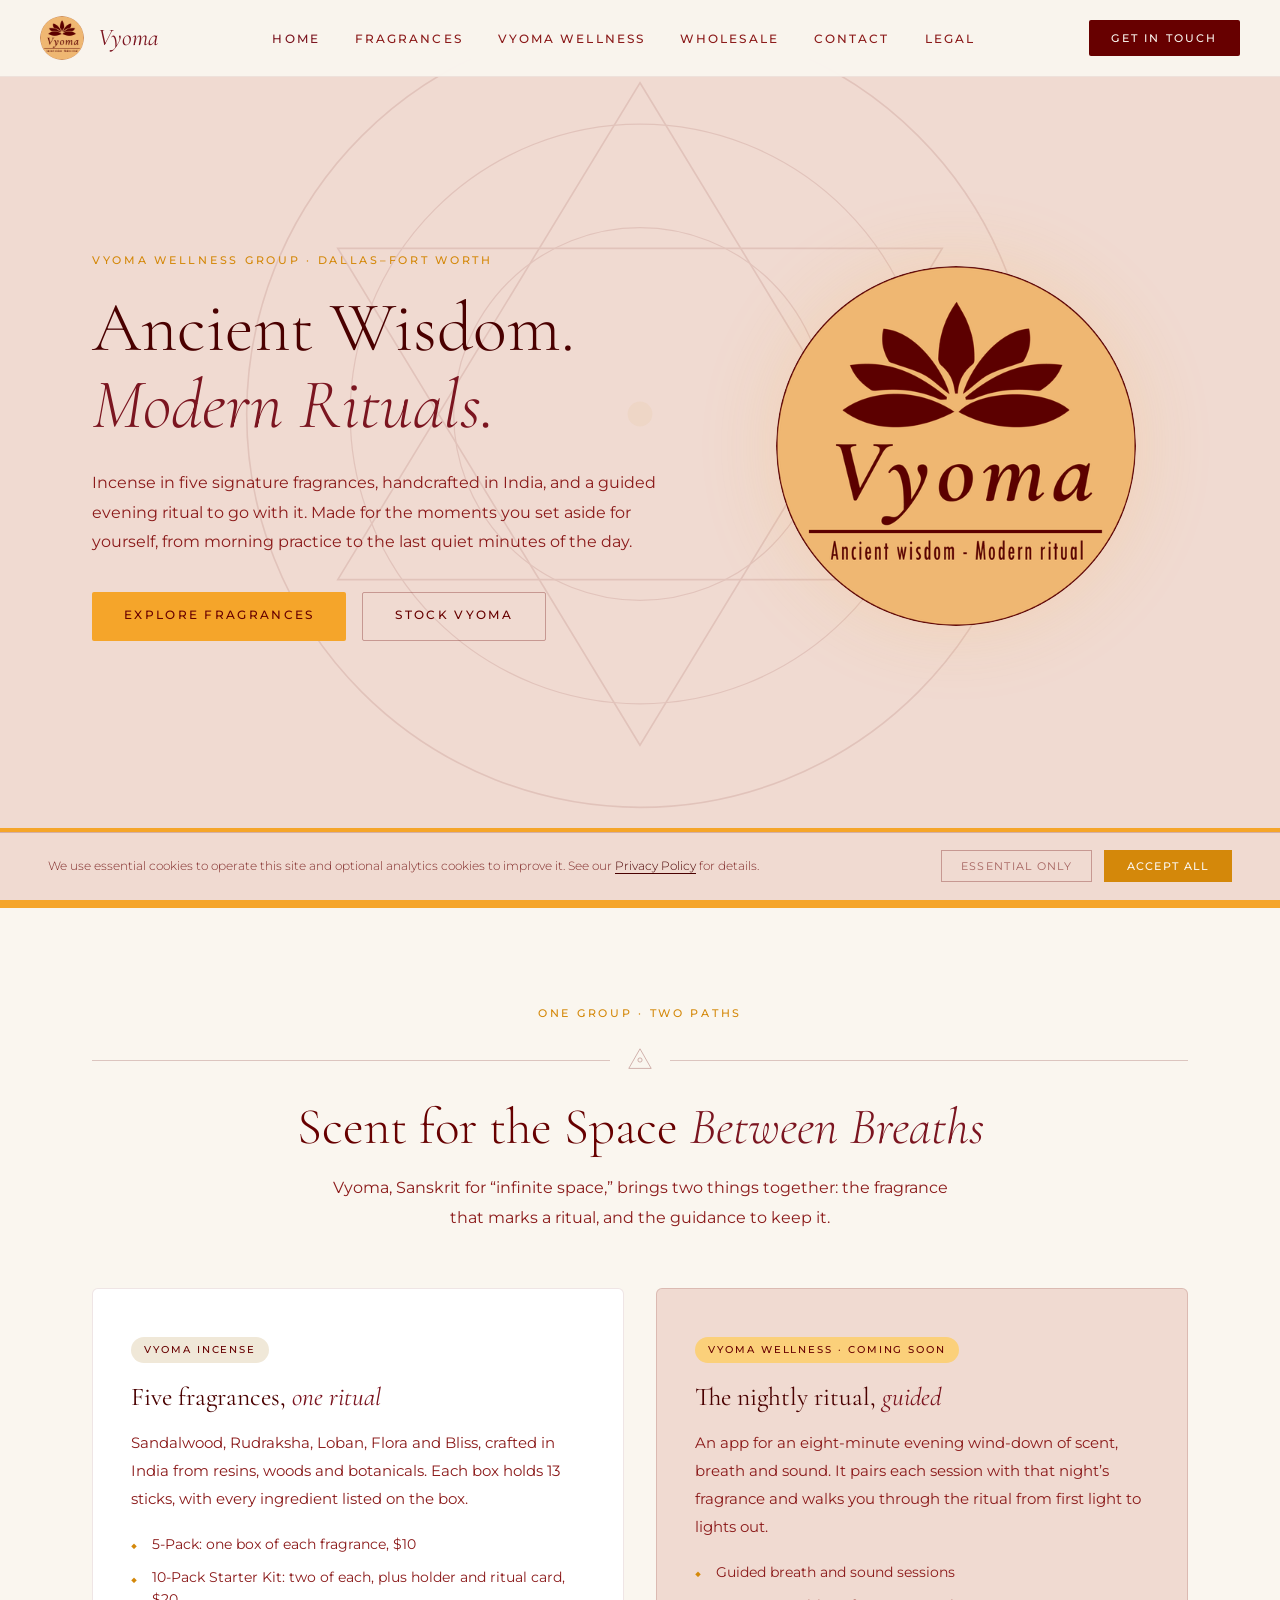
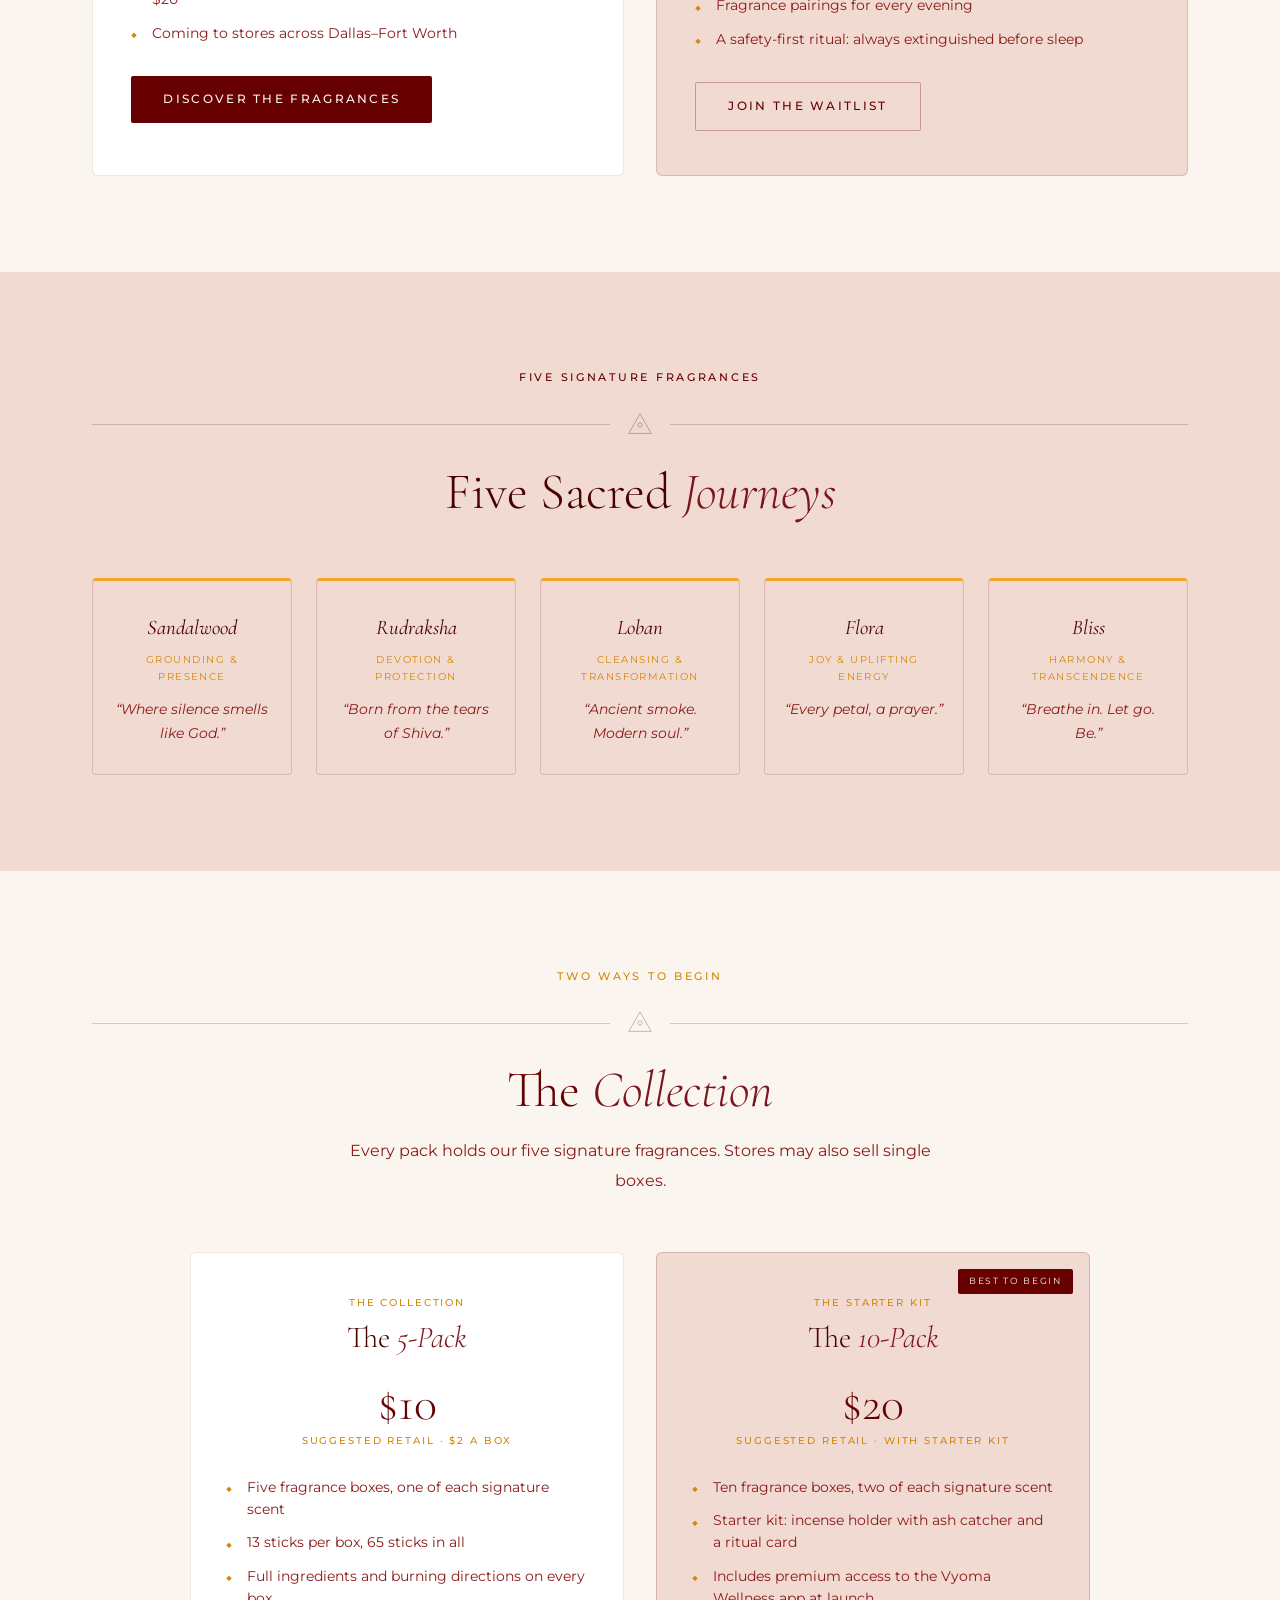
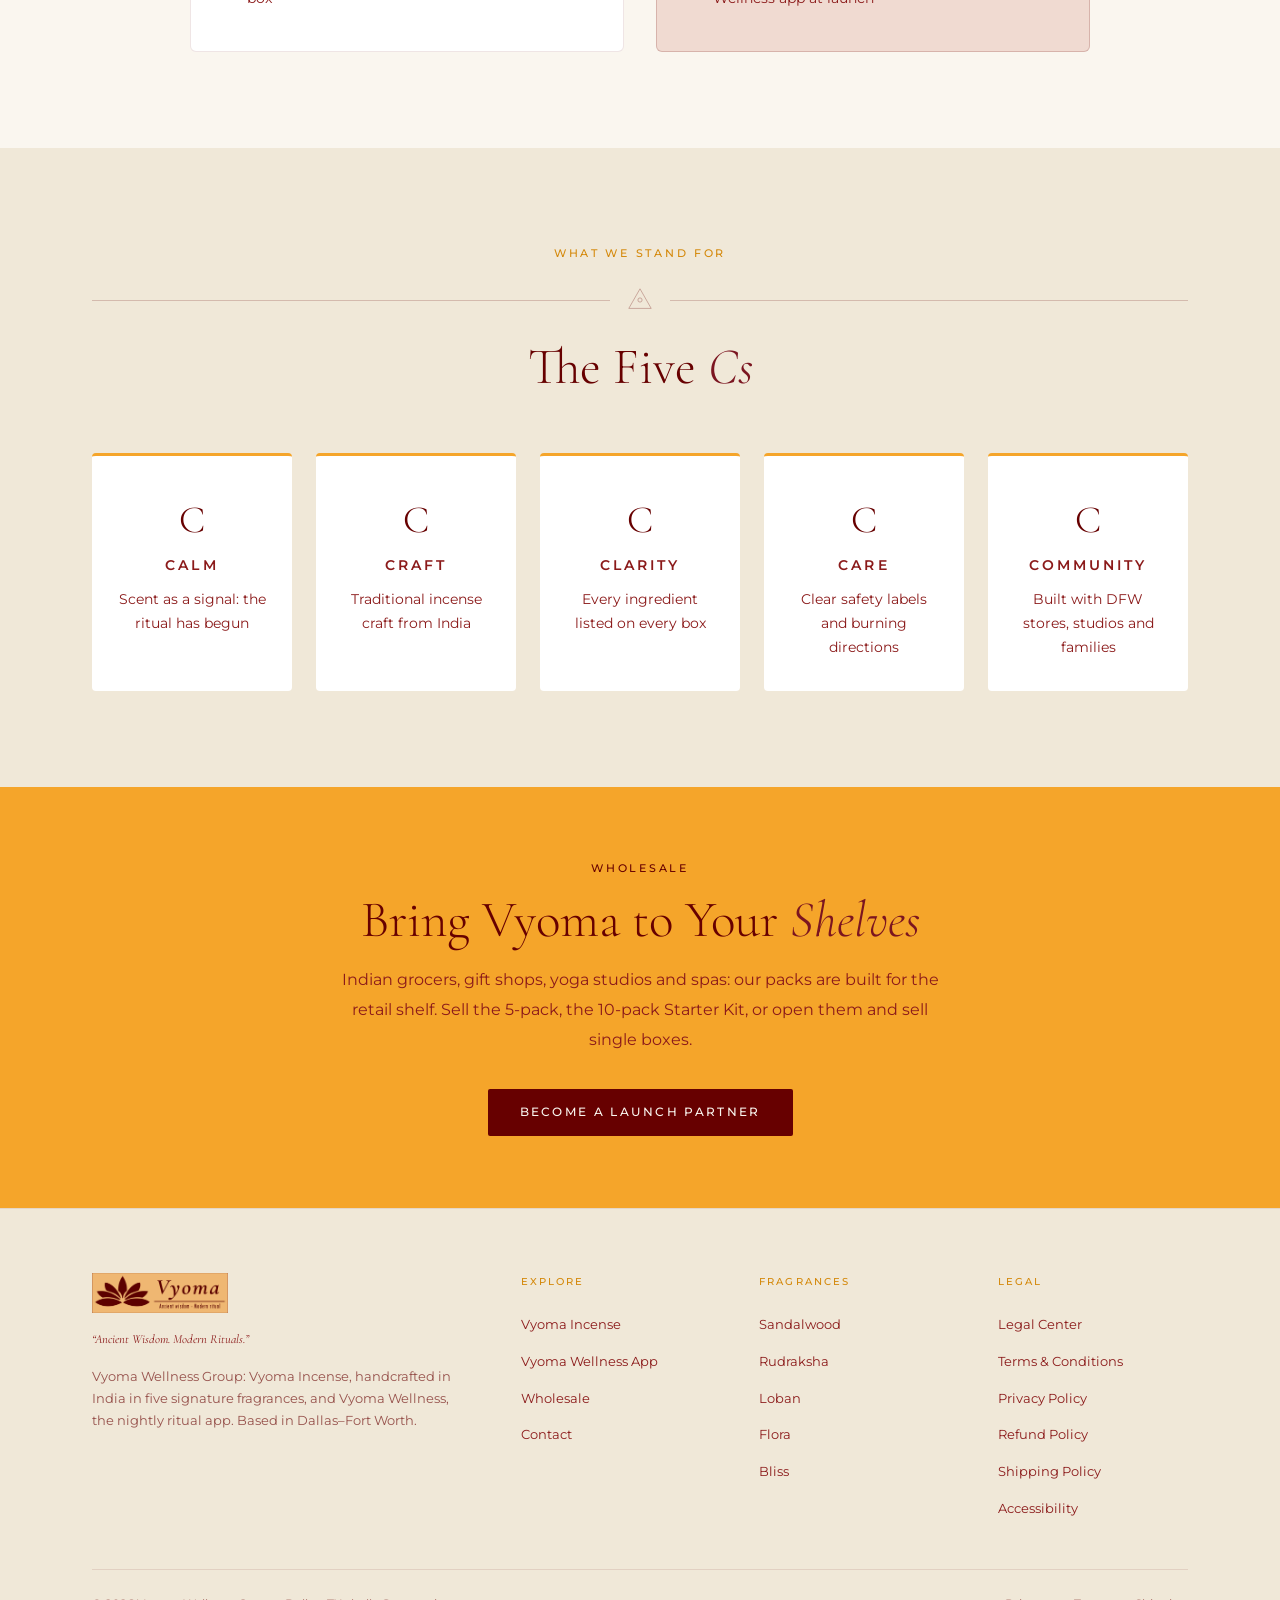
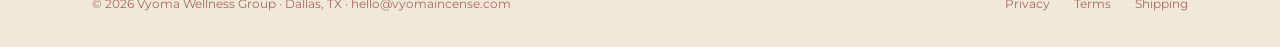
==== commit c48f38d4: "Revamp site for Vyoma Wellness Group: two brands, new packs, compliant claims - Present Vyoma Wellne" ====
--- a/index.html
+++ b/index.html
@@ -3,19 +3,19 @@
 <head>
 <meta charset="UTF-8">
 <meta name="viewport" content="width=device-width, initial-scale=1.0">
-<meta name="description" content="Vyoma — Premium natural incense. Ancient Wisdom. Modern Rituals.">
+<meta name="description" content="Vyoma: incense in five signature fragrances, handcrafted in India, and Vyoma Wellness, a guided evening ritual app. Launching in Dallas–Fort Worth.">
 <meta name="robots" content="index, follow">
 <!-- Open Graph -->
-<meta property="og:title" content="Vyoma | Luxury Natural Incense — DFW">
-<meta property="og:description" content="Ancient Wisdom. Modern Rituals. Five signature fragrances handcrafted in Bangalore, India. Launching in Dallas-Fort Worth.">
+<meta property="og:title" content="Vyoma Wellness Group — Incense &amp; Evening Rituals">
+<meta property="og:description" content="Vyoma: incense in five signature fragrances, handcrafted in India, and Vyoma Wellness, a guided evening ritual app. Launching in Dallas–Fort Worth.">
 <meta property="og:type" content="website">
-<meta property="og:site_name" content="Vyoma">
+<meta property="og:site_name" content="Vyoma Wellness Group">
 <!-- Twitter Card -->
 <meta name="twitter:card" content="summary_large_image">
 <meta name="twitter:site" content="@vyomaincense">
-<meta name="twitter:title" content="Vyoma | Luxury Natural Incense">
-<meta name="twitter:description" content="Five signature fragrances. Ancient wisdom — modern ritual. Launching in DFW.">
-<title>Home — Vyoma</title>
+<meta name="twitter:title" content="Vyoma Wellness Group — Incense &amp; Evening Rituals">
+<meta name="twitter:description" content="Vyoma: incense in five signature fragrances, handcrafted in India, and Vyoma Wellness, a guided evening ritual app. Launching in Dallas–Fort Worth.">
+<title>Vyoma Wellness Group — Incense &amp; Evening Rituals</title>
 <link rel="preconnect" href="https://fonts.googleapis.com">
 <link rel="preconnect" href="https://fonts.gstatic.com" crossorigin>
 <link href="https://fonts.googleapis.com/css2?family=Cormorant+Garamond:ital,wght@0,300;0,400;0,500;1,300;1,400&family=Montserrat:wght@300;400;500;600&display=swap" rel="stylesheet">
@@ -40,193 +40,216 @@
 </script>
 <!-- END COOKIE CONSENT --><nav class="nav" id="nav">
   <a href="index.html" class="nav__logo">
-    <img src="[data-uri]" alt="Vyoma">
+    <img src="assets/logo-circle-crimson.png" alt="Vyoma" width="44" height="44">
     <span class="nav__brand">Vyoma</span>
   </a>
-  <ul class="nav__links"><li><a href="index.html" class="active">Home</a></li>
-<li><a href="fragrances.html">Fragrances</a></li>
-<li><a href="wellness.html">Wellness</a></li>
-<li><a href="wholesale.html">Wholesale</a></li>
-<li><a href="contact.html">Contact</a></li>
-<li><a href="policies/index.html">Legal</a></li></ul>
-  <a href="contact.html" class="nav__cta">Order Now</a>
-  <button class="nav__hamburger" id="hamburger" aria-label="Menu">
-    <span></span><span></span><span></span>
-  </button>
+  <ul class="nav__links">
+    <li><a href="index.html" class="active">Home</a></li>
+    <li><a href="fragrances.html">Fragrances</a></li>
+    <li><a href="wellness.html">Vyoma Wellness</a></li>
+    <li><a href="wholesale.html">Wholesale</a></li>
+    <li><a href="contact.html">Contact</a></li>
+    <li><a href="policies/index.html">Legal</a></li>
+  </ul>
+  <a href="contact.html" class="nav__cta">Get in Touch</a>
+  <button class="nav__hamburger" id="hamburger" aria-label="Menu"><span></span><span></span><span></span></button>
 </nav>
 <div class="nav__mobile" id="mobileMenu">
-<a href="index.html">Home</a>
-<a href="fragrances.html">Fragrances</a>
-<a href="wellness.html">Wellness</a>
-<a href="wholesale.html">Wholesale</a>
-<a href="contact.html">Contact</a>
-<a href="policies/index.html">Legal</a>
+  <a href="index.html">Home</a>
+  <a href="fragrances.html">Fragrances</a>
+  <a href="wellness.html">Vyoma Wellness</a>
+  <a href="wholesale.html">Wholesale</a>
+  <a href="contact.html">Contact</a>
+  <a href="policies/index.html">Legal</a>
 </div>
 <main>
-
-<section style="min-height:100vh;background:var(--blush);display:flex;align-items:center;position:relative;overflow:hidden;padding-top:80px;">
-  <div style="position:absolute;inset:0;display:flex;align-items:center;justify-content:center;pointer-events:none;">
-    <svg viewBox="0 0 400 400" xmlns="http://www.w3.org/2000/svg" style="width:100%;height:100%;opacity:.1;">
-  <circle cx="200" cy="200" r="190" fill="none" stroke="#670000" stroke-width=".8"/>
-  <circle cx="200" cy="200" r="140" fill="none" stroke="#670000" stroke-width=".6"/>
-  <circle cx="200" cy="200" r="90"  fill="none" stroke="#670000" stroke-width=".6"/>
-  <polygon points="200,40 346,280 54,280"  fill="none" stroke="#670000" stroke-width=".8"/>
-  <polygon points="200,360 54,120 346,120" fill="none" stroke="#670000" stroke-width=".8"/>
-  <circle cx="200" cy="200" r="6" fill="#D4880A" opacity=".5"/>
-</svg>
-  </div>
-  <div class="container" style="position:relative;z-index:2;display:grid;grid-template-columns:1fr 1fr;gap:5rem;align-items:center;">
+<section class="hero">
+  <div class="hero__geo"><svg viewBox="0 0 400 400" xmlns="http://www.w3.org/2000/svg" aria-hidden="true"><circle cx="200" cy="200" r="190" fill="none" stroke="#670000" stroke-width=".8"/><circle cx="200" cy="200" r="140" fill="none" stroke="#670000" stroke-width=".6"/><circle cx="200" cy="200" r="90" fill="none" stroke="#670000" stroke-width=".6"/><polygon points="200,40 346,280 54,280" fill="none" stroke="#670000" stroke-width=".8"/><polygon points="200,360 54,120 346,120" fill="none" stroke="#670000" stroke-width=".8"/><circle cx="200" cy="200" r="6" fill="#D4880A" opacity=".5"/></svg></div>
+  <div class="container hero__grid">
     <div>
-      <p class="eyebrow reveal" style="margin-bottom:1.2rem;">Vedic Tradition &middot; Dallas, TX</p>
-      <h1 class="reveal" style="font-family:var(--ff-serif);font-size:clamp(2.8rem,5.5vw,5rem);font-weight:300;color:var(--crimson-dk);line-height:1.1;margin-bottom:1.5rem;">
-        Ancient Wisdom.<br><em style="font-style:italic;color:var(--maroon);">Modern Rituals.</em>
-      </h1>
-      <p class="reveal" style="color:var(--crimson-lt);font-size:1rem;line-height:1.8;margin-bottom:2.5rem;max-width:480px;">
-        Hand-rolled by artisan families in Bangalore. Organic, charcoal-free, crafted in a tradition older than memory &mdash; for the sacred spaces you build today.
-      </p>
-      <div class="reveal" style="display:flex;gap:1rem;flex-wrap:wrap;">
+      <p class="eyebrow reveal">Vyoma Wellness Group &middot; Dallas&ndash;Fort Worth</p>
+      <h1 class="hero__title reveal">Ancient Wisdom.<br><em>Modern Rituals.</em></h1>
+      <p class="lede reveal">Incense in five signature fragrances, handcrafted in India, and a guided evening ritual to go with it. Made for the moments you set aside for yourself, from morning practice to the last quiet minutes of the day.</p>
+      <div class="btn-row reveal">
         <a href="fragrances.html" class="btn btn--primary">Explore Fragrances</a>
-        <a href="wholesale.html" class="btn btn--outline-dark">Wholesale Inquiry</a>
-      </div>
-    </div>
-    <div class="reveal" style="display:flex;justify-content:center;">
-      <img src="[data-uri]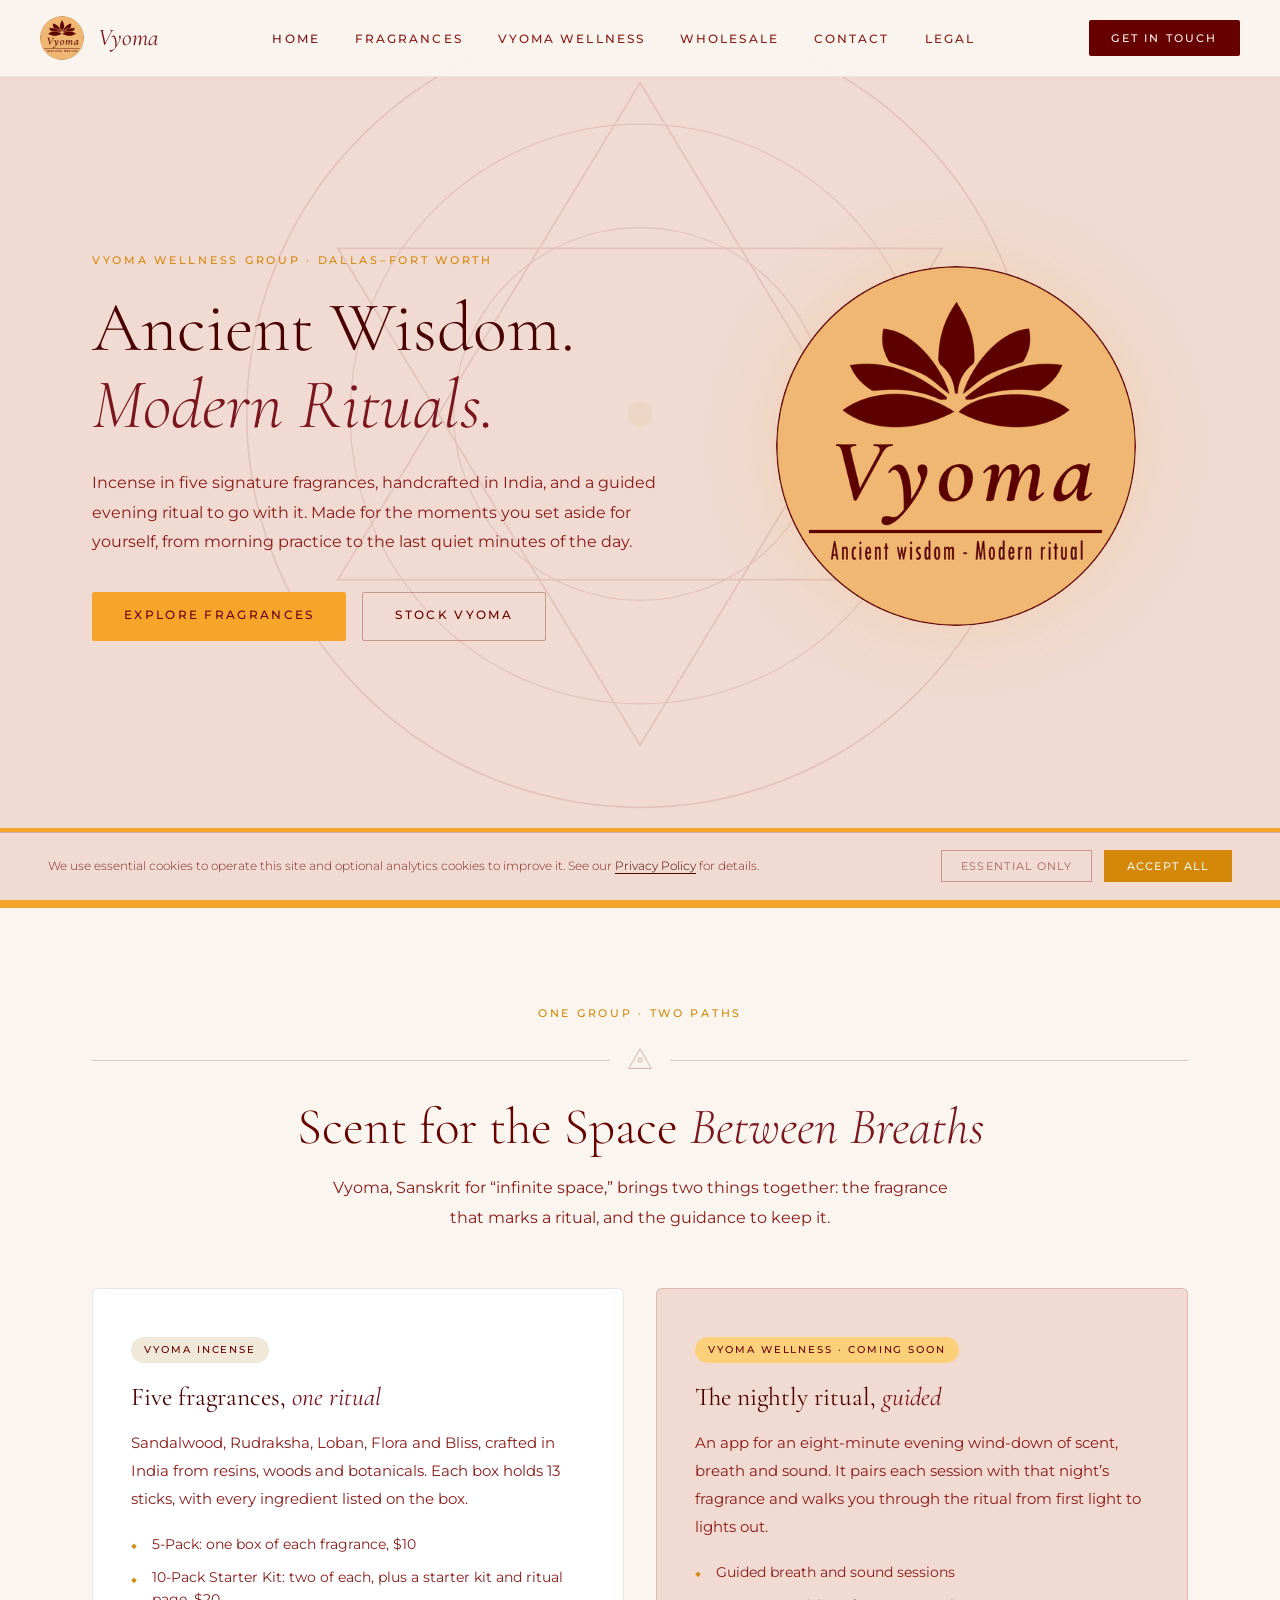
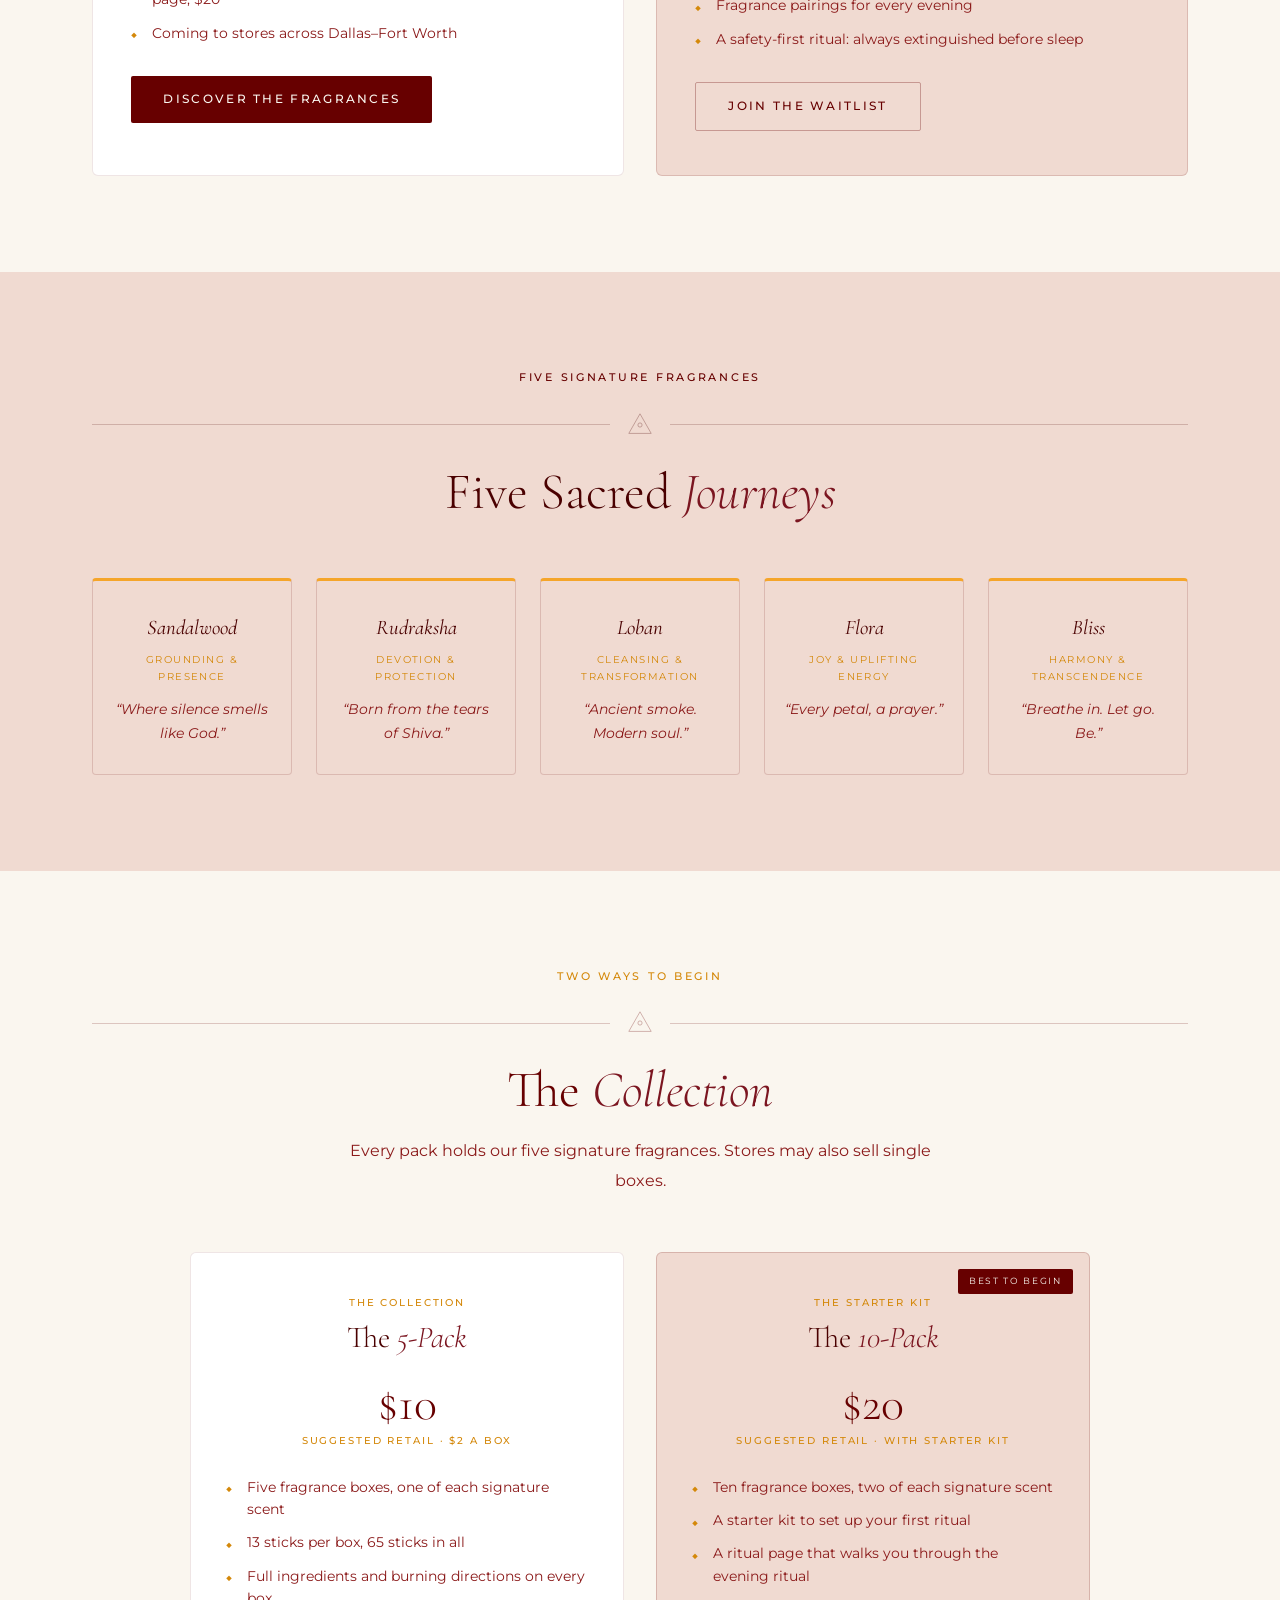
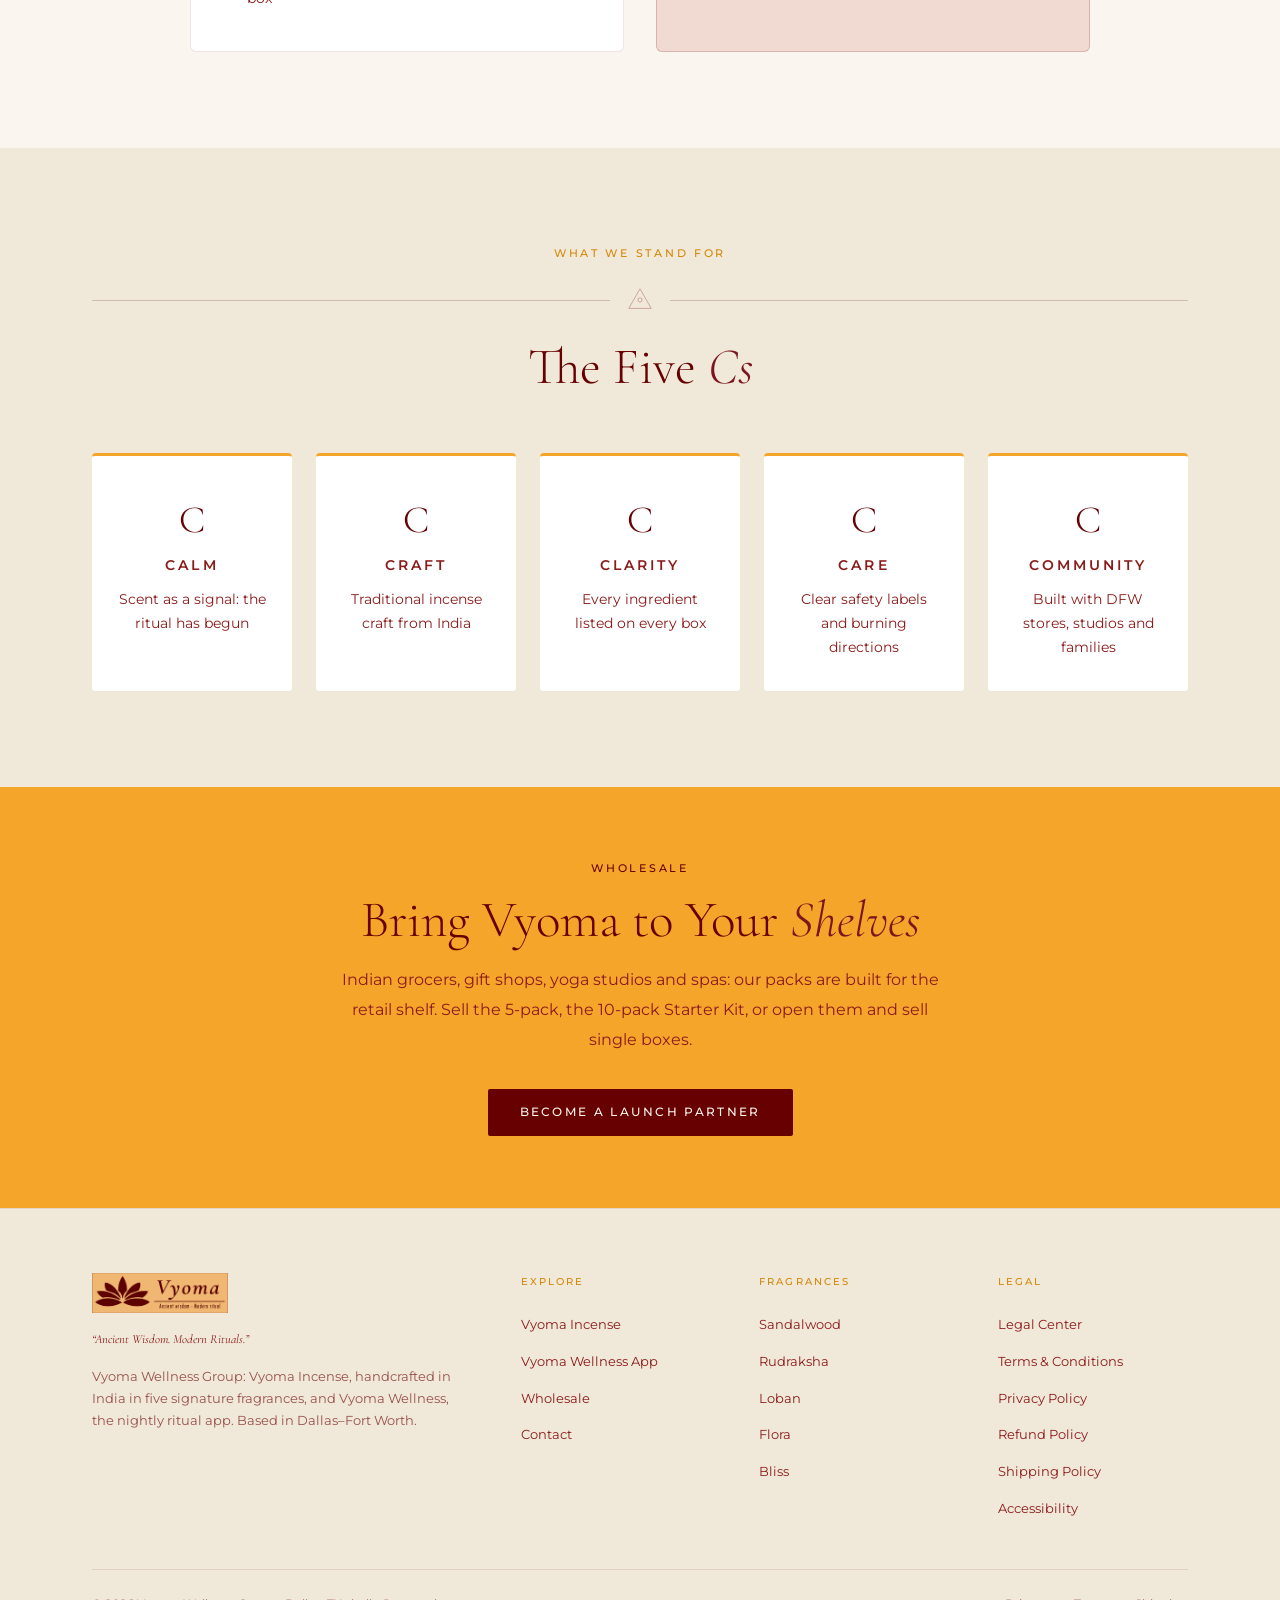
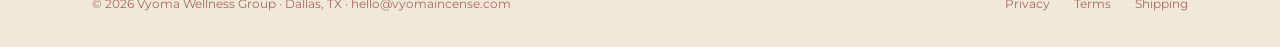
==== commit a41e2aca: "Match confirmed pack contents: 10-Pack adds a starter kit and ritual page Owner confirmed 2026-09-28" ====
--- a/index.html
+++ b/index.html
@@ -96,7 +96,7 @@
         <p class="body-copy">Sandalwood, Rudraksha, Loban, Flora and Bliss, crafted in India from resins, woods and botanicals. Each box holds 13 sticks, with every ingredient listed on the box.</p>
         <ul class="check-list">
           <li>5-Pack: one box of each fragrance, $10</li>
-          <li>10-Pack Starter Kit: two of each, plus holder and ritual card, $20</li>
+          <li>10-Pack Starter Kit: two of each, plus a starter kit and ritual page, $20</li>
           <li>Coming to stores across Dallas&ndash;Fort Worth</li>
         </ul>
         <a href="fragrances.html" class="btn btn--crimson" style="margin-top:2rem;">Discover the Fragrances</a>
@@ -181,8 +181,8 @@
         <p class="pack__unit">Suggested retail &middot; with starter kit</p>
         <ul class="check-list">
           <li>Ten fragrance boxes, two of each signature scent</li>
-          <li>Starter kit: incense holder with ash catcher and a ritual card</li>
-          <li>Includes premium access to the Vyoma Wellness app at launch</li>
+          <li>A starter kit to set up your first ritual</li>
+          <li>A ritual page that walks you through the evening ritual</li>
         </ul>
       </div>
     </div>
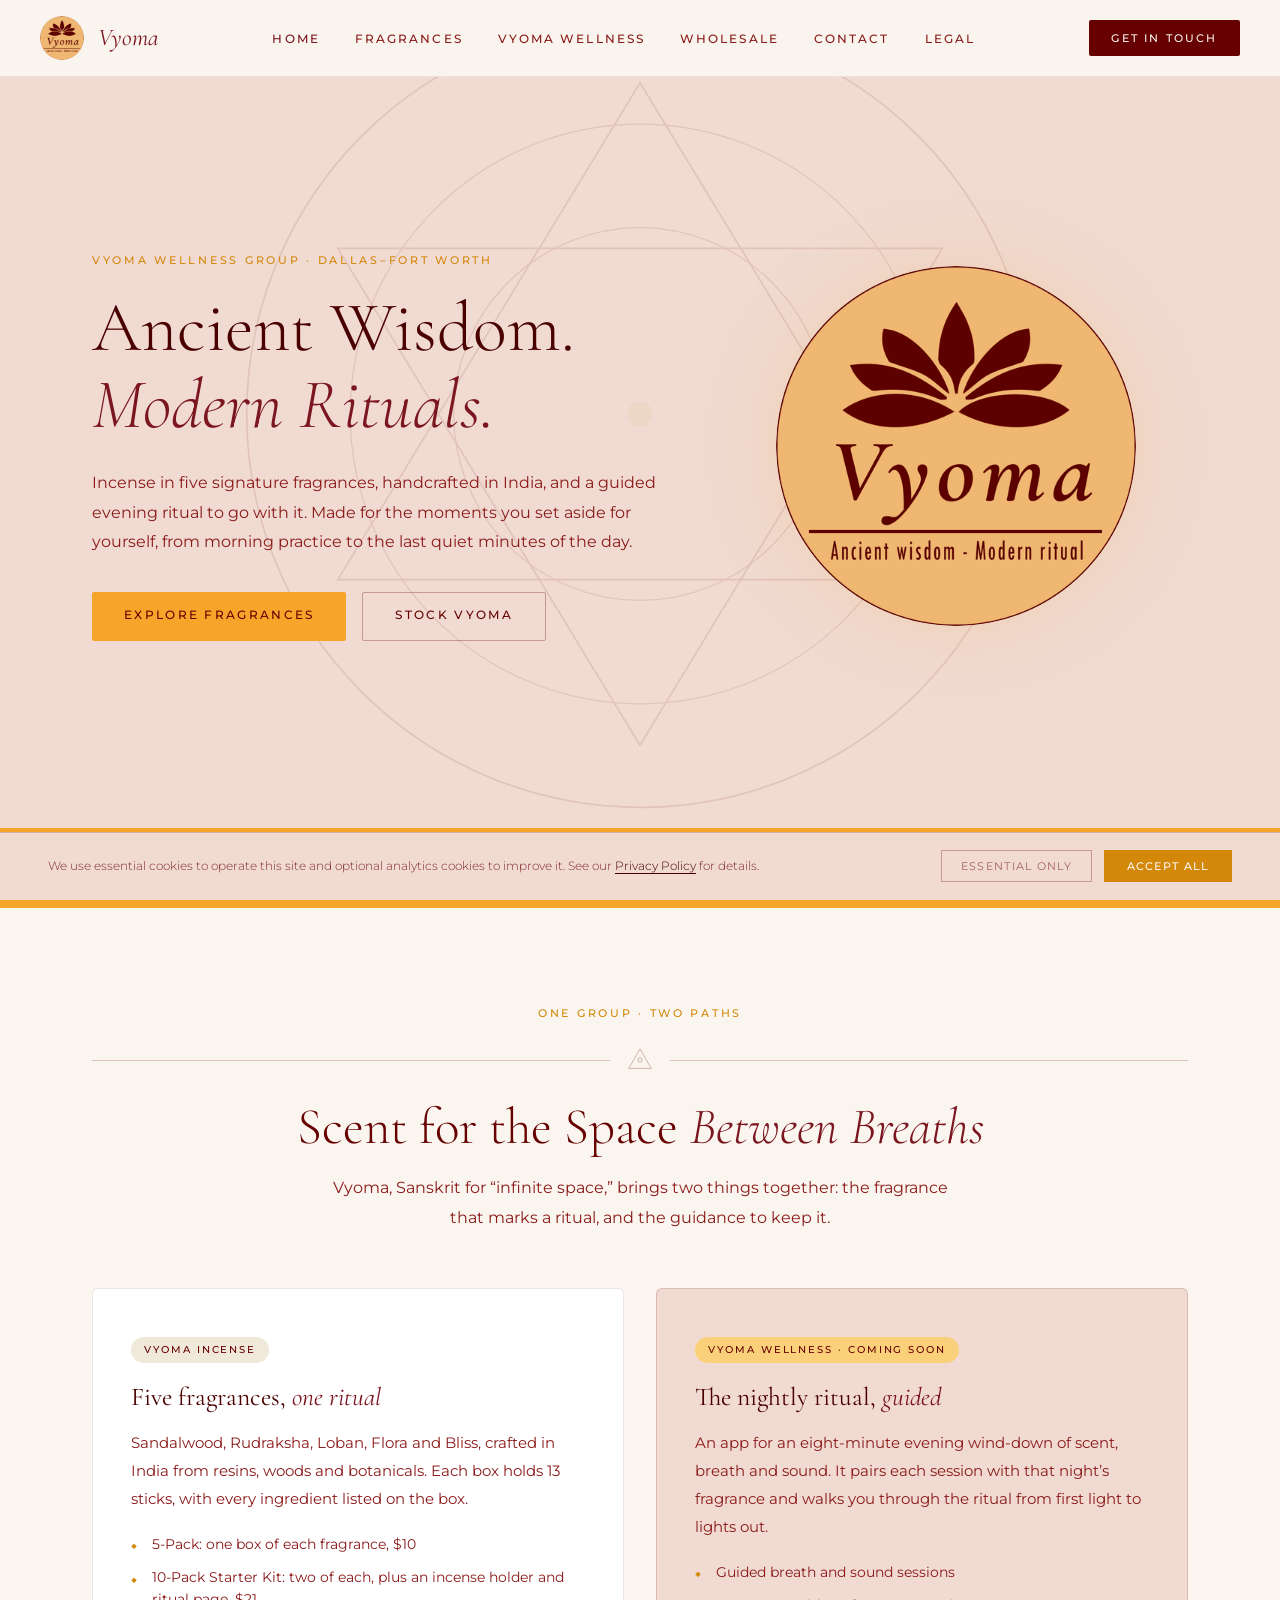
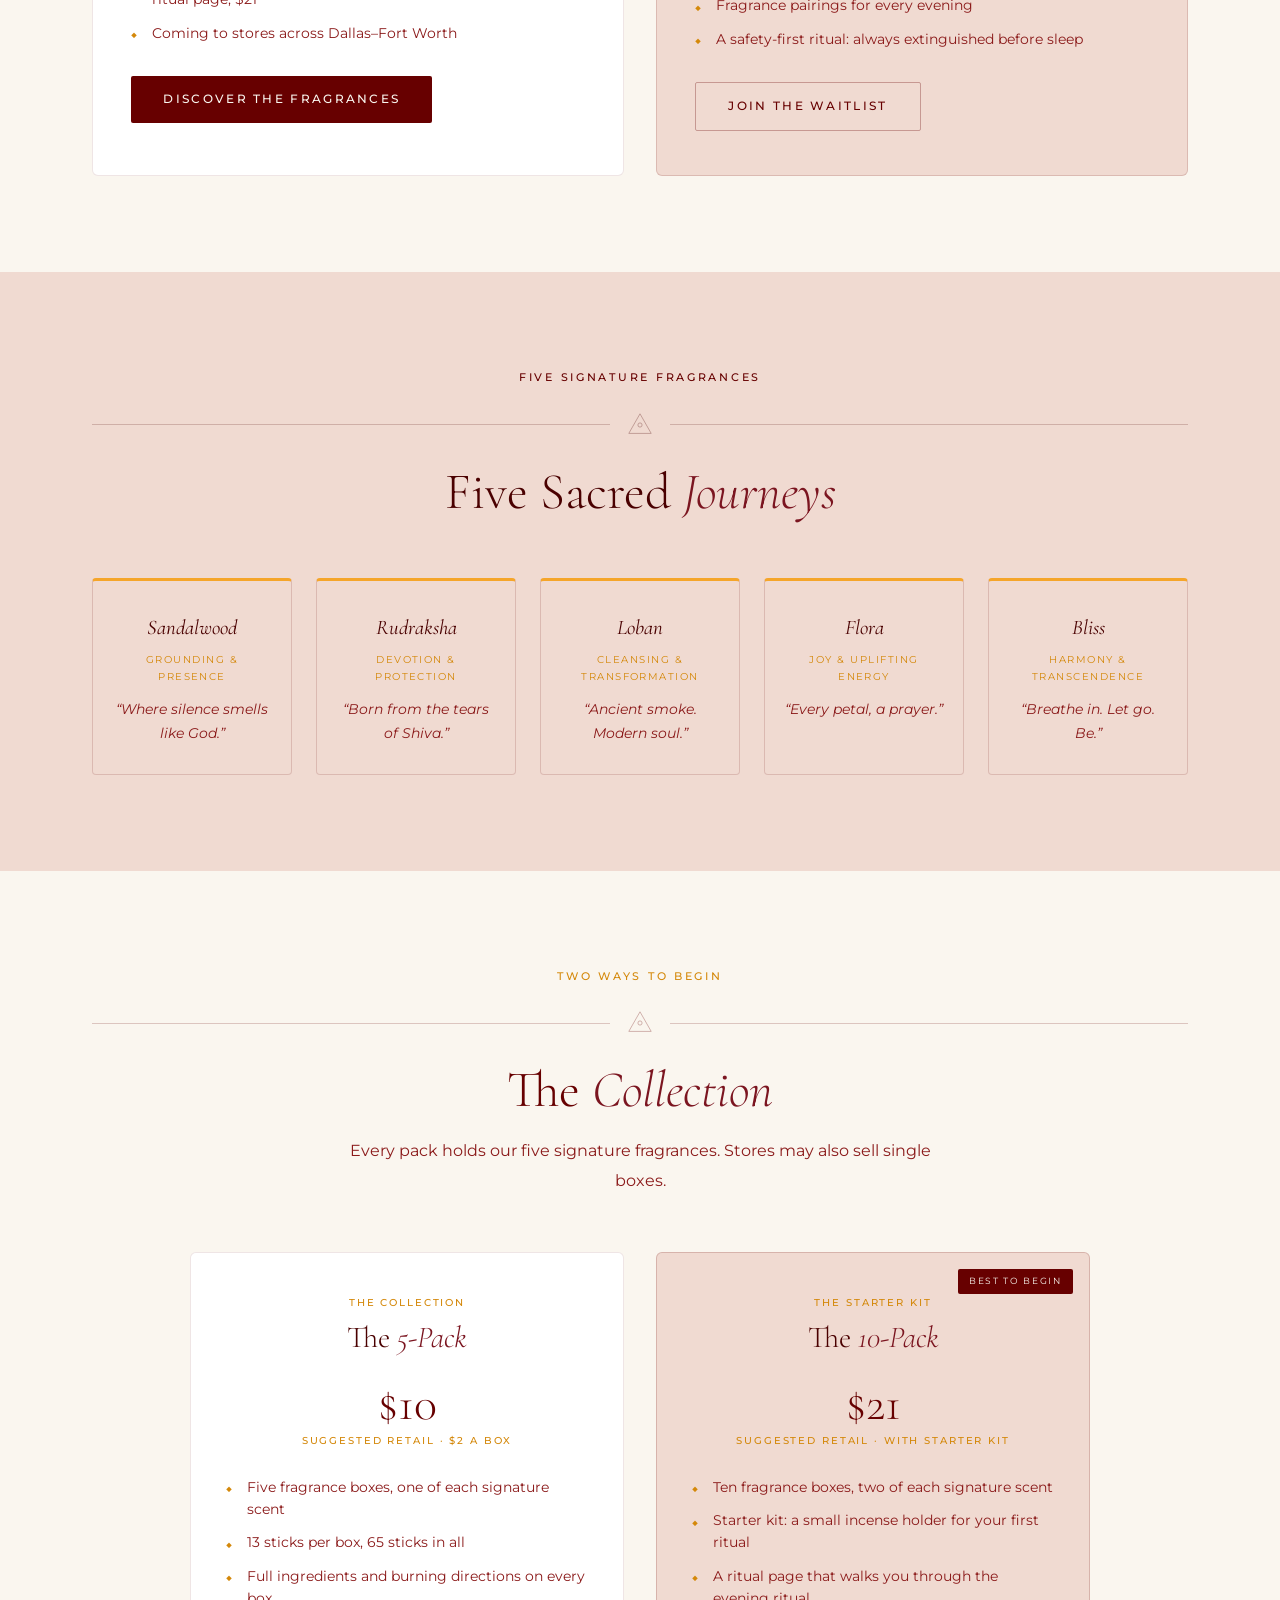
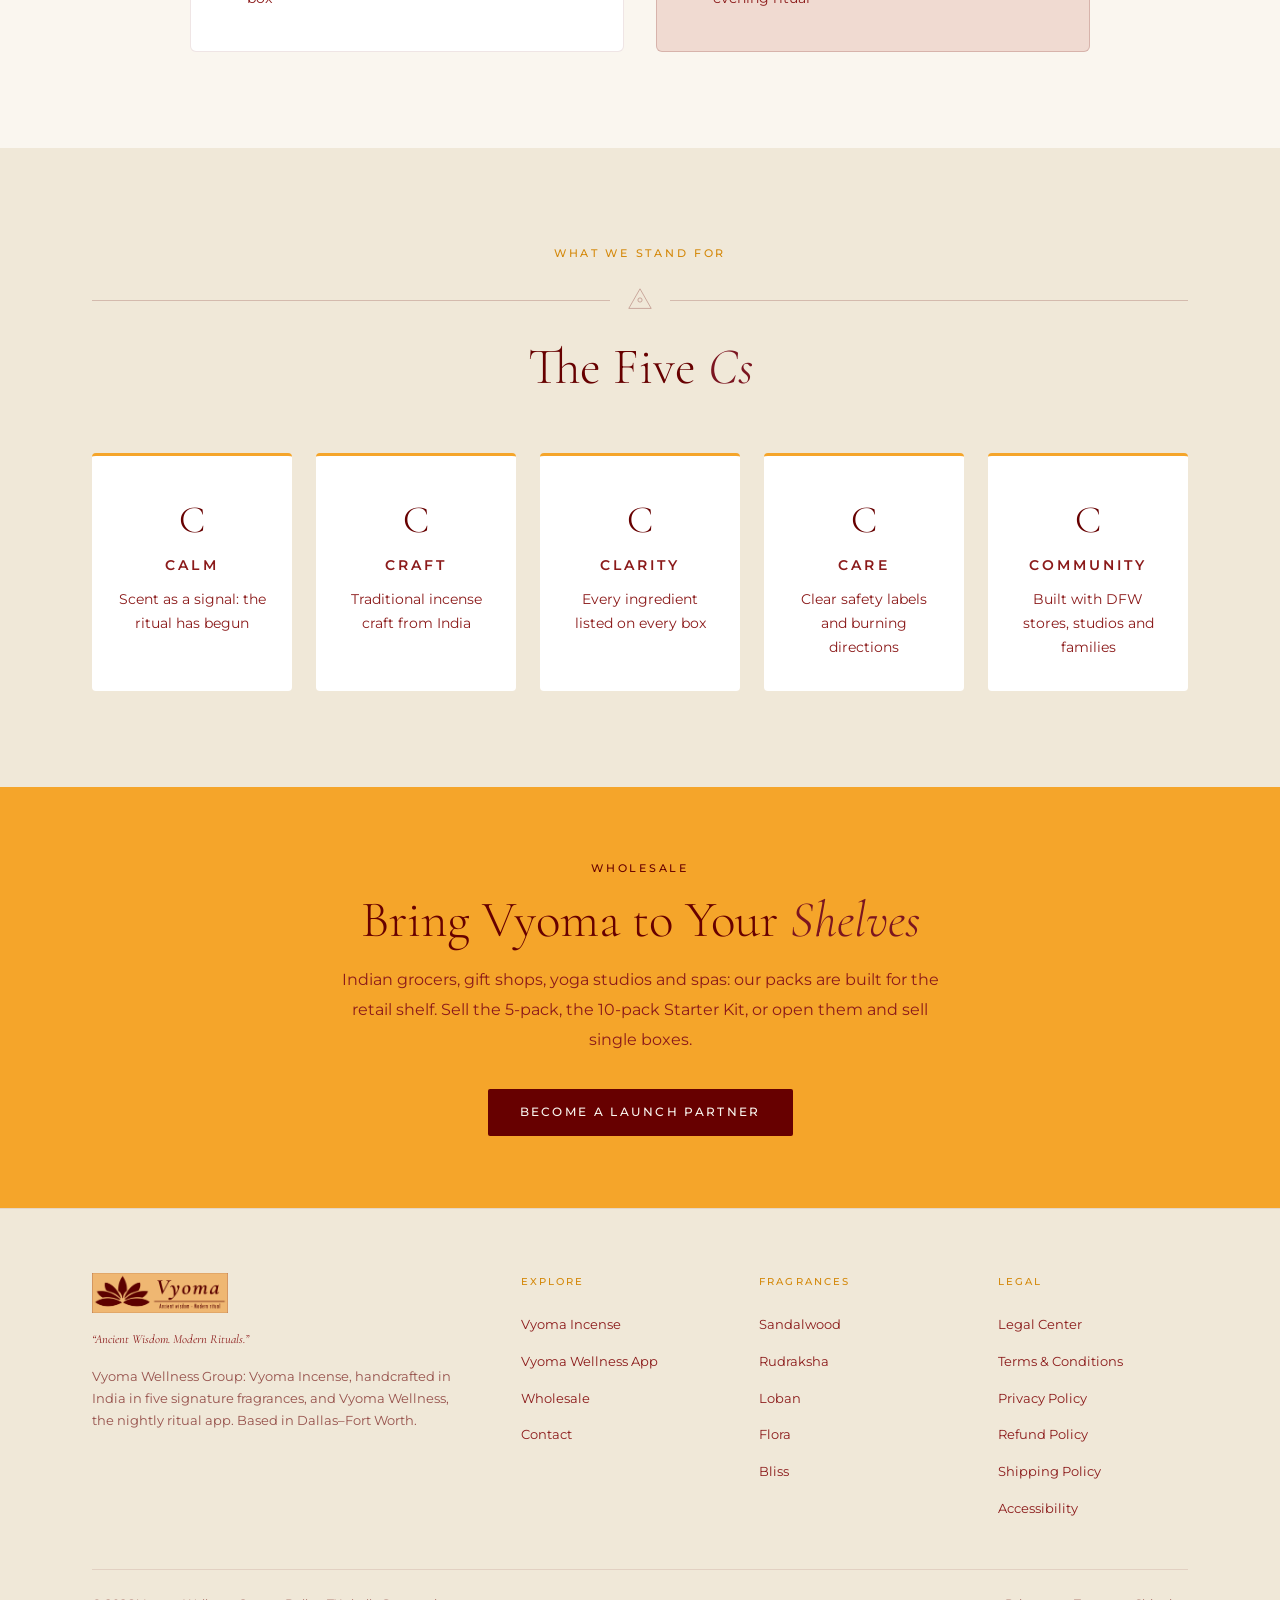
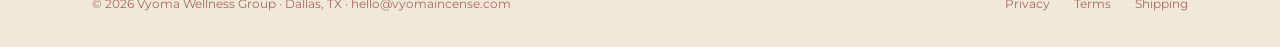
==== commit a5b407df: "10-Pack Starter Kit to $21 with incense holder; add 404 page and redirects - Starter kit is a small " ====
--- a/index.html
+++ b/index.html
@@ -96,7 +96,7 @@
         <p class="body-copy">Sandalwood, Rudraksha, Loban, Flora and Bliss, crafted in India from resins, woods and botanicals. Each box holds 13 sticks, with every ingredient listed on the box.</p>
         <ul class="check-list">
           <li>5-Pack: one box of each fragrance, $10</li>
-          <li>10-Pack Starter Kit: two of each, plus a starter kit and ritual page, $20</li>
+          <li>10-Pack Starter Kit: two of each, plus an incense holder and ritual page, $21</li>
           <li>Coming to stores across Dallas&ndash;Fort Worth</li>
         </ul>
         <a href="fragrances.html" class="btn btn--crimson" style="margin-top:2rem;">Discover the Fragrances</a>
@@ -177,11 +177,11 @@
         <span class="pack__ribbon">Best to begin</span>
         <p class="pack__unit">The Starter Kit</p>
         <h3 class="pack__name">The <em>10-Pack</em></h3>
-        <div class="pack__price">$20</div>
+        <div class="pack__price">$21</div>
         <p class="pack__unit">Suggested retail &middot; with starter kit</p>
         <ul class="check-list">
           <li>Ten fragrance boxes, two of each signature scent</li>
-          <li>A starter kit to set up your first ritual</li>
+          <li>Starter kit: a small incense holder for your first ritual</li>
           <li>A ritual page that walks you through the evening ritual</li>
         </ul>
       </div>
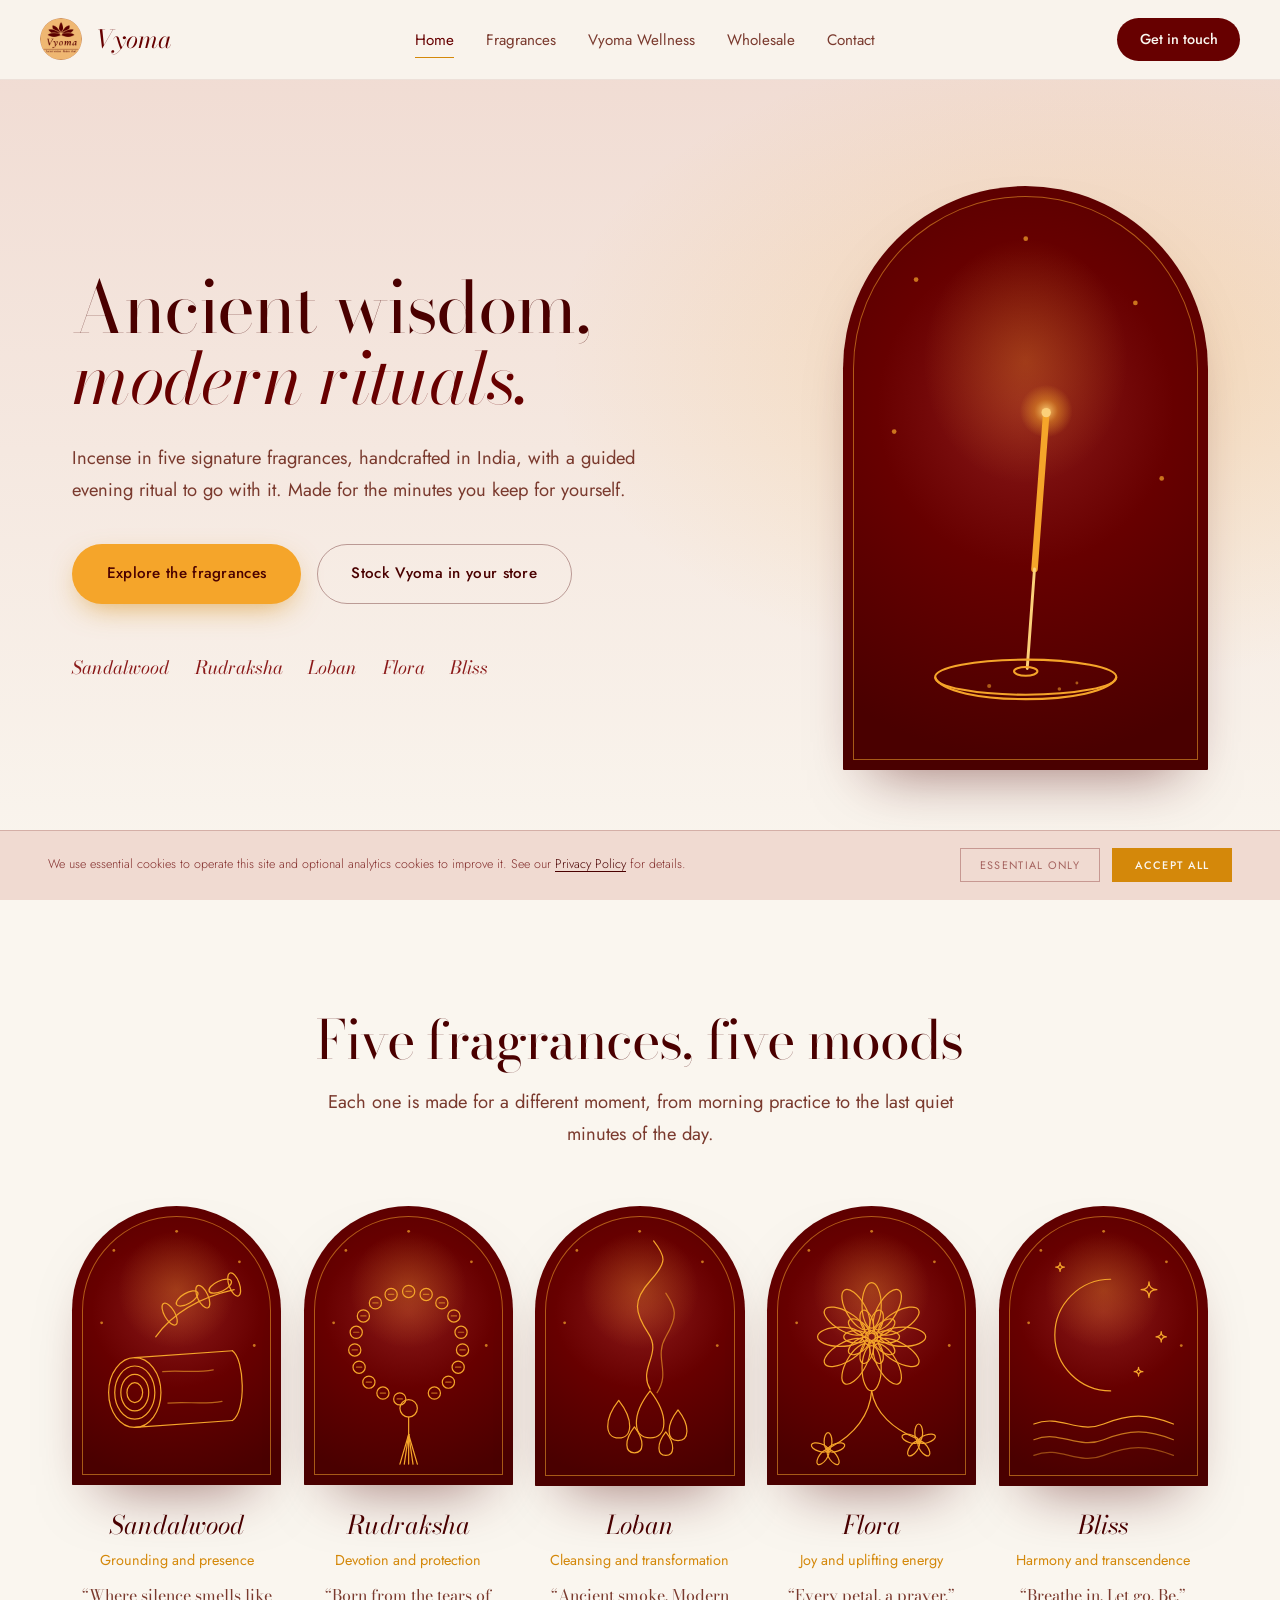
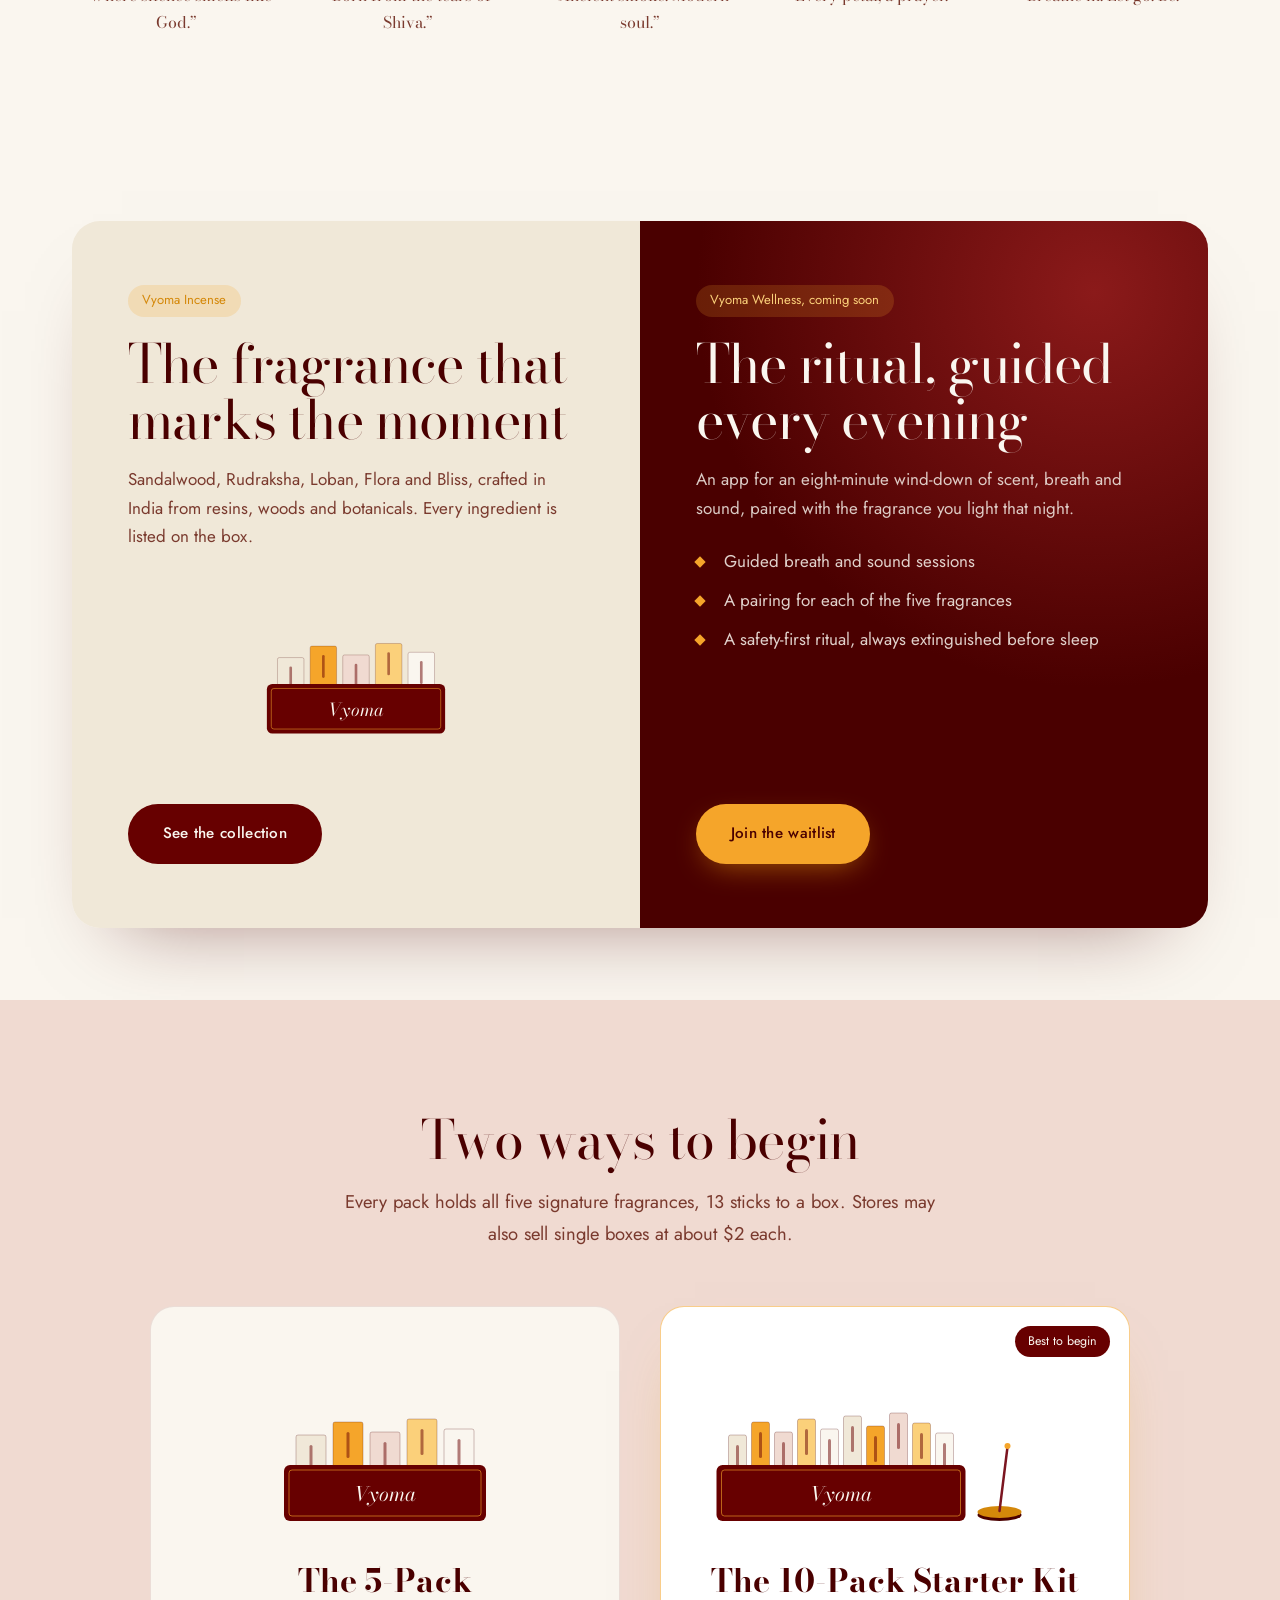
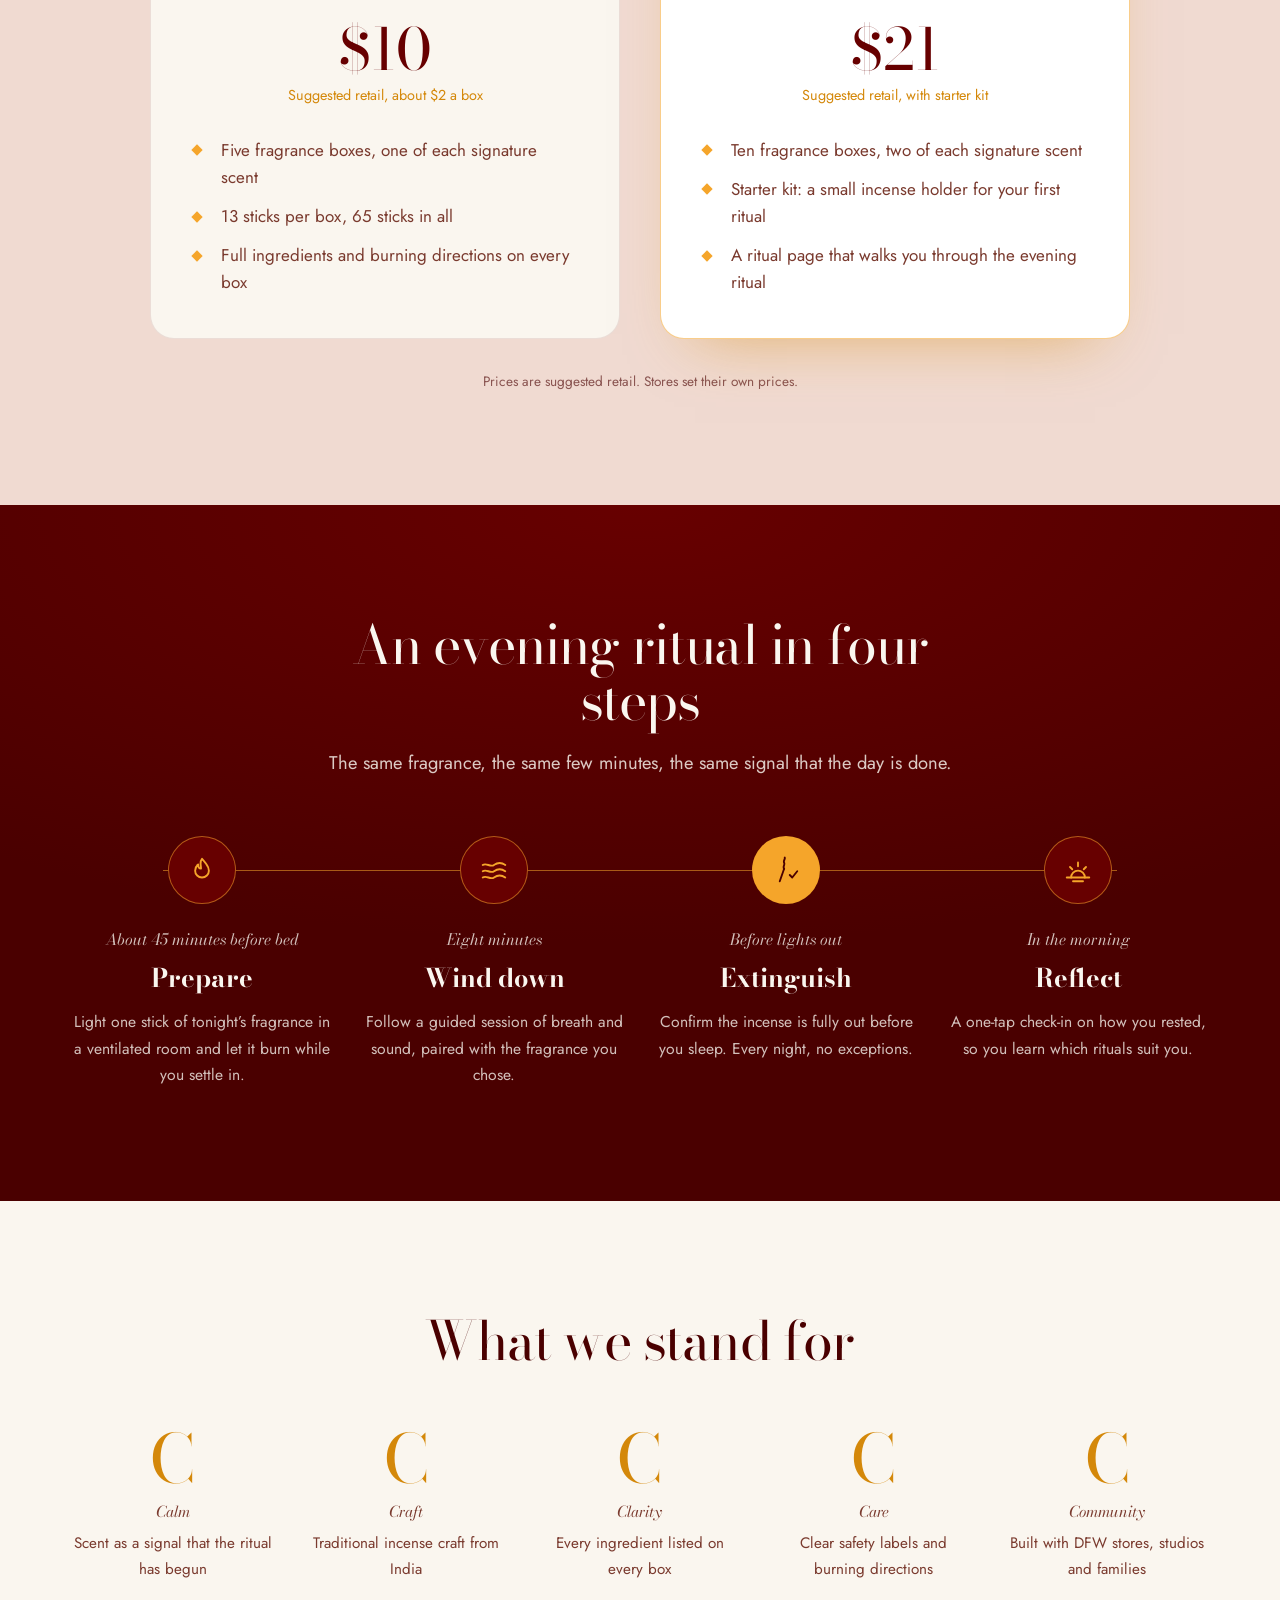
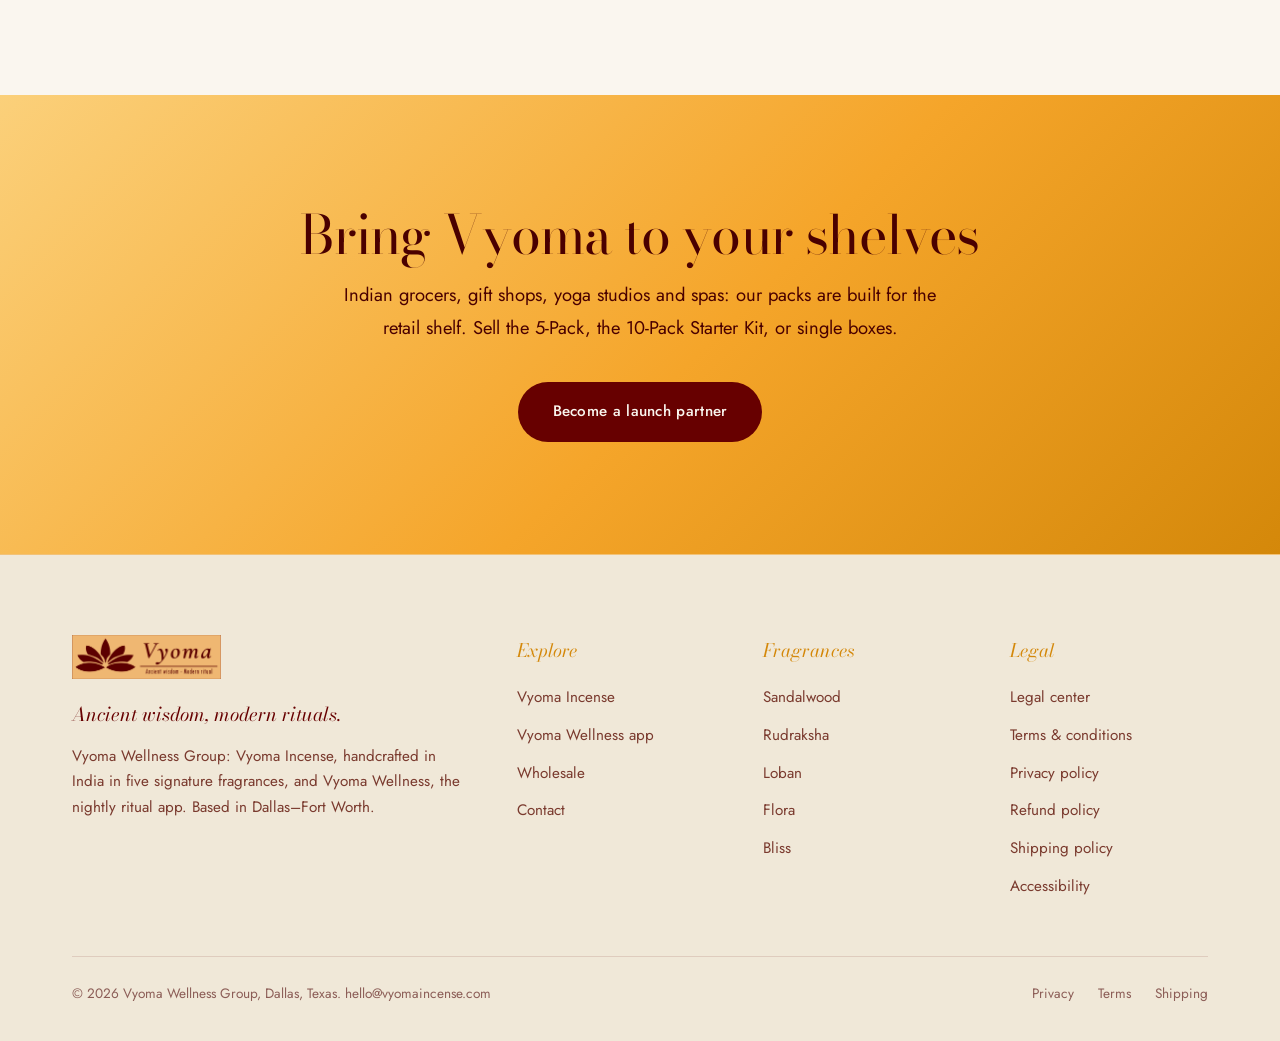
==== commit 430ebdd0: "Luxury redesign: arch motif, line-art fragrance plates, Bodoni + Jost Same palette. Adds the jharokh" ====
--- a/index.html
+++ b/index.html
@@ -5,20 +5,19 @@
 <meta name="viewport" content="width=device-width, initial-scale=1.0">
 <meta name="description" content="Vyoma: incense in five signature fragrances, handcrafted in India, and Vyoma Wellness, a guided evening ritual app. Launching in Dallas–Fort Worth.">
 <meta name="robots" content="index, follow">
-<!-- Open Graph -->
-<meta property="og:title" content="Vyoma Wellness Group — Incense &amp; Evening Rituals">
+<meta name="theme-color" content="#670000">
+<meta property="og:title" content="Vyoma Wellness Group — Incense and Evening Rituals">
 <meta property="og:description" content="Vyoma: incense in five signature fragrances, handcrafted in India, and Vyoma Wellness, a guided evening ritual app. Launching in Dallas–Fort Worth.">
 <meta property="og:type" content="website">
 <meta property="og:site_name" content="Vyoma Wellness Group">
-<!-- Twitter Card -->
 <meta name="twitter:card" content="summary_large_image">
-<meta name="twitter:site" content="@vyomaincense">
-<meta name="twitter:title" content="Vyoma Wellness Group — Incense &amp; Evening Rituals">
+<meta name="twitter:title" content="Vyoma Wellness Group — Incense and Evening Rituals">
 <meta name="twitter:description" content="Vyoma: incense in five signature fragrances, handcrafted in India, and Vyoma Wellness, a guided evening ritual app. Launching in Dallas–Fort Worth.">
-<title>Vyoma Wellness Group — Incense &amp; Evening Rituals</title>
+<title>Vyoma Wellness Group — Incense and Evening Rituals</title>
+<link rel="icon" type="image/png" href="assets/logo-circle-crimson.png">
 <link rel="preconnect" href="https://fonts.googleapis.com">
 <link rel="preconnect" href="https://fonts.gstatic.com" crossorigin>
-<link href="https://fonts.googleapis.com/css2?family=Cormorant+Garamond:ital,wght@0,300;0,400;0,500;1,300;1,400&family=Montserrat:wght@300;400;500;600&display=swap" rel="stylesheet">
+<link href="https://fonts.googleapis.com/css2?family=Bodoni+Moda:ital,opsz,wght@0,6..96,400;0,6..96,500;1,6..96,400;1,6..96,500&family=Jost:wght@300;400;500&display=swap" rel="stylesheet">
 <link rel="stylesheet" href="shared.css">
 </head>
 <body>
@@ -38,9 +37,10 @@
   window.vyomaCookieDecline=function(){localStorage.setItem('vyoma_cookie_consent','essential');b.style.transform='translateY(110%)';setTimeout(function(){b.style.display='none';},420);};
 })();
 </script>
-<!-- END COOKIE CONSENT --><nav class="nav" id="nav">
+<!-- END COOKIE CONSENT -->
+<nav class="nav" id="nav">
   <a href="index.html" class="nav__logo">
-    <img src="assets/logo-circle-crimson.png" alt="Vyoma" width="44" height="44">
+    <img src="assets/logo-circle-crimson.png" alt="Vyoma" width="42" height="42">
     <span class="nav__brand">Vyoma</span>
   </a>
   <ul class="nav__links">
@@ -49,10 +49,9 @@
     <li><a href="wellness.html">Vyoma Wellness</a></li>
     <li><a href="wholesale.html">Wholesale</a></li>
     <li><a href="contact.html">Contact</a></li>
-    <li><a href="policies/index.html">Legal</a></li>
   </ul>
-  <a href="contact.html" class="nav__cta">Get in Touch</a>
-  <button class="nav__hamburger" id="hamburger" aria-label="Menu"><span></span><span></span><span></span></button>
+  <a href="contact.html" class="nav__cta">Get in touch</a>
+  <button class="nav__hamburger" id="hamburger" aria-label="Open menu" aria-expanded="false"><span></span><span></span><span></span></button>
 </nav>
 <div class="nav__mobile" id="mobileMenu">
   <a href="index.html">Home</a>
@@ -64,192 +63,191 @@
 </div>
 <main>
 <section class="hero">
-  <div class="hero__geo"><svg viewBox="0 0 400 400" xmlns="http://www.w3.org/2000/svg" aria-hidden="true"><circle cx="200" cy="200" r="190" fill="none" stroke="#670000" stroke-width=".8"/><circle cx="200" cy="200" r="140" fill="none" stroke="#670000" stroke-width=".6"/><circle cx="200" cy="200" r="90" fill="none" stroke="#670000" stroke-width=".6"/><polygon points="200,40 346,280 54,280" fill="none" stroke="#670000" stroke-width=".8"/><polygon points="200,360 54,120 346,120" fill="none" stroke="#670000" stroke-width=".8"/><circle cx="200" cy="200" r="6" fill="#D4880A" opacity=".5"/></svg></div>
   <div class="container hero__grid">
     <div>
-      <p class="eyebrow reveal">Vyoma Wellness Group &middot; Dallas&ndash;Fort Worth</p>
-      <h1 class="hero__title reveal">Ancient Wisdom.<br><em>Modern Rituals.</em></h1>
-      <p class="lede reveal">Incense in five signature fragrances, handcrafted in India, and a guided evening ritual to go with it. Made for the moments you set aside for yourself, from morning practice to the last quiet minutes of the day.</p>
-      <div class="btn-row reveal">
-        <a href="fragrances.html" class="btn btn--primary">Explore Fragrances</a>
-        <a href="wholesale.html" class="btn btn--outline-dark">Stock Vyoma</a>
-      </div>
-    </div>
-    <div class="reveal"><img class="hero__logo" src="assets/logo-circle-crimson.png" alt="Vyoma lotus mark" width="360" height="360"></div>
-  </div>
-</section>
-
-<div class="marquee-strip" aria-hidden="true"><div class="marquee-inner"><span class="marquee-item">Sandalwood</span><span class="marquee-item">Rudraksha</span><span class="marquee-item">Loban</span><span class="marquee-item">Flora</span><span class="marquee-item">Bliss</span><span class="marquee-item">Handcrafted in India</span><span class="marquee-item">5-Pack &middot; 10-Pack Starter Kit</span><span class="marquee-item">Ancient Wisdom. Modern Rituals.</span><span class="marquee-item">Sandalwood</span><span class="marquee-item">Rudraksha</span><span class="marquee-item">Loban</span><span class="marquee-item">Flora</span><span class="marquee-item">Bliss</span><span class="marquee-item">Handcrafted in India</span><span class="marquee-item">5-Pack &middot; 10-Pack Starter Kit</span><span class="marquee-item">Ancient Wisdom. Modern Rituals.</span></div></div>
+      <h1 class="display">Ancient wisdom,<span>modern rituals.</span></h1>
+      <p class="lede">Incense in five signature fragrances, handcrafted in India, with a guided evening ritual to go with it. Made for the minutes you keep for yourself.</p>
+      <div class="btn-row">
+        <a href="fragrances.html" class="btn btn--gold">Explore the fragrances</a>
+        <a href="wholesale.html" class="btn btn--ghost">Stock Vyoma in your store</a>
+      </div>
+      <p class="hero__notes"><span>Sandalwood</span><span>Rudraksha</span><span>Loban</span><span>Flora</span><span>Bliss</span></p>
+    </div>
+    <div class="arch hero__arch"><svg viewBox="0 0 250 400" xmlns="http://www.w3.org/2000/svg" role="img" aria-label="An incense stick burning in a holder, smoke rising" preserveAspectRatio="xMidYMid slice"><defs><radialGradient id="emberGlow"><stop offset="0" stop-color="#FBD07A" stop-opacity=".95"/><stop offset=".45" stop-color="#F5A52A" stop-opacity=".45"/><stop offset="1" stop-color="#F5A52A" stop-opacity="0"/></radialGradient></defs><circle cx="50" cy="64" r="1.6" fill="currentColor" opacity=".7"/><circle cx="200" cy="80" r="1.6" fill="currentColor" opacity=".7"/><circle cx="35" cy="168" r="1.6" fill="currentColor" opacity=".7"/><circle cx="218" cy="200" r="1.6" fill="currentColor" opacity=".7"/><circle cx="125" cy="36" r="1.6" fill="currentColor" opacity=".7"/><g class="smoke"><path d="M139 150 C 126 128, 152 110, 138 88 S 116 56, 134 36 S 152 16, 140 2" stroke-width="1.8"/><path d="M139 150 C 150 130, 128 112, 144 92 S 160 64, 146 44"/><path d="M139 150 C 120 136, 136 116, 124 100 S 110 78, 122 60"/></g><circle class="ember" cx="139" cy="154" r="18" fill="url(#emberGlow)"/><path d="M139 156 L 131 262" stroke="#F5A52A" stroke-width="4.5" stroke-linecap="round"/><path d="M131 262 L 126 330" stroke="#FBD07A" stroke-width="2" stroke-linecap="round"/><circle cx="139" cy="155" r="3.2" fill="#FBD07A"/><g fill="none" stroke="currentColor" stroke-width="1.4"><ellipse cx="125" cy="336" rx="62" ry="12"/><path d="M63 336 C 70 356, 180 356, 187 336"/><ellipse cx="125" cy="332" rx="8" ry="3"/></g><g fill="currentColor" opacity=".55"><circle cx="100" cy="342" r="1.4"/><circle cx="148" cy="344" r="1.2"/><circle cx="160" cy="340" r="1"/></g></svg></div>
+  </div>
+</section>
 
 <section class="section">
   <div class="container">
-    <div class="section-head">
-      <p class="eyebrow reveal">One Group &middot; Two Paths</p>
-      <div class="geo-divider"><svg viewBox="0 0 40 40" fill="none" stroke="currentColor" stroke-width="1" aria-hidden="true"><polygon points="20,4 36,32 4,32"/><circle cx="20" cy="20" r="3"/></svg></div>
-      <h2 class="section-title reveal">Scent for the Space <em>Between Breaths</em></h2>
-      <p class="lede reveal">Vyoma, Sanskrit for &ldquo;infinite space,&rdquo; brings two things together: the fragrance that marks a ritual, and the guidance to keep it.</p>
-    </div>
-    <div class="grid grid--2">
-      <div class="brand-card reveal">
-        <span class="brand-card__tag">Vyoma Incense</span>
-        <h3 class="card__title">Five fragrances, <em>one ritual</em></h3>
-        <p class="body-copy">Sandalwood, Rudraksha, Loban, Flora and Bliss, crafted in India from resins, woods and botanicals. Each box holds 13 sticks, with every ingredient listed on the box.</p>
-        <ul class="check-list">
-          <li>5-Pack: one box of each fragrance, $10</li>
-          <li>10-Pack Starter Kit: two of each, plus an incense holder and ritual page, $21</li>
-          <li>Coming to stores across Dallas&ndash;Fort Worth</li>
-        </ul>
-        <a href="fragrances.html" class="btn btn--crimson" style="margin-top:2rem;">Discover the Fragrances</a>
-      </div>
-      <div class="brand-card reveal" style="background:var(--blush);border-color:rgba(103,0,0,.15);">
-        <span class="brand-card__tag brand-card__tag--soon">Vyoma Wellness &middot; Coming Soon</span>
-        <h3 class="card__title">The nightly ritual, <em>guided</em></h3>
-        <p class="body-copy">An app for an eight-minute evening wind-down of scent, breath and sound. It pairs each session with that night&rsquo;s fragrance and walks you through the ritual from first light to lights out.</p>
-        <ul class="check-list">
+    <div class="head center">
+      <h2 class="h2">Five fragrances, five moods</h2>
+      <p class="lede">Each one is made for a different moment, from morning practice to the last quiet minutes of the day.</p>
+    </div>
+    <div class="grid grid--5">
+    <a class="plate" href="fragrances.html#sandalwood">
+      <div class="arch"><svg viewBox="0 0 240 320" xmlns="http://www.w3.org/2000/svg" role="img" aria-label="Sandalwood: a sandalwood log with a leafy branch" ><g fill="none" stroke="currentColor" stroke-width="1.4" stroke-linecap="round" stroke-linejoin="round"><ellipse cx="72" cy="214" rx="30" ry="40.0"/><ellipse cx="72" cy="214" rx="23" ry="30.5"/><ellipse cx="72" cy="214" rx="16" ry="21.0"/><ellipse cx="72" cy="214" rx="9" ry="11.5"/><path d="M72 174 L 184 166"/><path d="M72 254 L 184 246"/><path d="M184 166 C 198 176, 200 236, 184 246"/><path d="M104 190 C 124 188, 140 192, 162 188" opacity=".6"/><path d="M110 226 C 132 224, 150 228, 172 224" opacity=".6"/><path d="M96 150 C 118 120, 150 104, 186 96"/><ellipse cx="112" cy="124" rx="6" ry="14" transform="rotate(-30 112 124)"/><ellipse cx="132" cy="106" rx="6" ry="14" transform="rotate(60 132 106)"/><ellipse cx="150" cy="104" rx="6" ry="14" transform="rotate(-25 150 104)"/><ellipse cx="170" cy="92" rx="6" ry="14" transform="rotate(65 170 92)"/><ellipse cx="186" cy="90" rx="6" ry="14" transform="rotate(-20 186 90)"/></g><circle cx="48" cy="51" r="1.6" fill="currentColor" opacity=".7"/><circle cx="192" cy="64" r="1.6" fill="currentColor" opacity=".7"/><circle cx="34" cy="134" r="1.6" fill="currentColor" opacity=".7"/><circle cx="209" cy="160" r="1.6" fill="currentColor" opacity=".7"/><circle cx="120" cy="29" r="1.6" fill="currentColor" opacity=".7"/></svg></div>
+      <p class="plate__name">Sandalwood</p>
+      <p class="plate__mood">Grounding and presence</p>
+      <p class="plate__line">&ldquo;Where silence smells like God.&rdquo;</p>
+    </a>
+    <a class="plate" href="fragrances.html#rudraksha">
+      <div class="arch"><svg viewBox="0 0 240 320" xmlns="http://www.w3.org/2000/svg" role="img" aria-label="Rudraksha: a mala of rudraksha beads with a tassel" ><g fill="none" stroke="currentColor" stroke-width="1.4" stroke-linecap="round" stroke-linejoin="round"><circle cx="109.8" cy="221.2" r="7"/><path d="M106.8 221.2 h6" opacity=".6"/><circle cx="90.5" cy="214.5" r="7"/><path d="M87.5 214.5 h6" opacity=".6"/><circle cx="74.4" cy="202.0" r="7"/><path d="M71.4 202.0 h6" opacity=".6"/><circle cx="63.2" cy="184.9" r="7"/><path d="M60.2 184.9 h6" opacity=".6"/><circle cx="58.2" cy="165.1" r="7"/><path d="M55.2 165.1 h6" opacity=".6"/><circle cx="59.9" cy="144.8" r="7"/><path d="M56.9 144.8 h6" opacity=".6"/><circle cx="68.1" cy="126.1" r="7"/><path d="M65.1 126.1 h6" opacity=".6"/><circle cx="81.9" cy="111.1" r="7"/><path d="M78.9 111.1 h6" opacity=".6"/><circle cx="99.9" cy="101.4" r="7"/><path d="M96.9 101.4 h6" opacity=".6"/><circle cx="120.0" cy="98.0" r="7"/><path d="M117.0 98.0 h6" opacity=".6"/><circle cx="140.1" cy="101.4" r="7"/><path d="M137.1 101.4 h6" opacity=".6"/><circle cx="158.1" cy="111.1" r="7"/><path d="M155.1 111.1 h6" opacity=".6"/><circle cx="171.9" cy="126.1" r="7"/><path d="M168.9 126.1 h6" opacity=".6"/><circle cx="180.1" cy="144.8" r="7"/><path d="M177.1 144.8 h6" opacity=".6"/><circle cx="181.8" cy="165.1" r="7"/><path d="M178.8 165.1 h6" opacity=".6"/><circle cx="176.8" cy="184.9" r="7"/><path d="M173.8 184.9 h6" opacity=".6"/><circle cx="165.6" cy="202.0" r="7"/><path d="M162.6 202.0 h6" opacity=".6"/><circle cx="149.5" cy="214.5" r="7"/><path d="M146.5 214.5 h6" opacity=".6"/><circle cx="120" cy="232" r="10"/><path d="M120 242 V 262"/><path d="M120 262 L 110 296"/><path d="M120 262 L 115 296"/><path d="M120 262 L 120 296"/><path d="M120 262 L 125 296"/><path d="M120 262 L 130 296"/></g><circle cx="48" cy="51" r="1.6" fill="currentColor" opacity=".7"/><circle cx="192" cy="64" r="1.6" fill="currentColor" opacity=".7"/><circle cx="34" cy="134" r="1.6" fill="currentColor" opacity=".7"/><circle cx="209" cy="160" r="1.6" fill="currentColor" opacity=".7"/><circle cx="120" cy="29" r="1.6" fill="currentColor" opacity=".7"/></svg></div>
+      <p class="plate__name">Rudraksha</p>
+      <p class="plate__mood">Devotion and protection</p>
+      <p class="plate__line">&ldquo;Born from the tears of Shiva.&rdquo;</p>
+    </a>
+    <a class="plate" href="fragrances.html#loban">
+      <div class="arch"><svg viewBox="0 0 240 320" xmlns="http://www.w3.org/2000/svg" role="img" aria-label="Loban: tears of frankincense resin with rising smoke" ><g fill="none" stroke="currentColor" stroke-width="1.4" stroke-linecap="round" stroke-linejoin="round"><path d="M96 222.8 C 113.6 245.2, 112.0 266.0, 96 266.0 C 80.0 266.0, 78.4 245.2, 96 222.8 Z"/><path d="M132 212.0 C 154.0 240.0, 152.0 266.0, 132 266.0 C 112.0 266.0, 110.0 240.0, 132 212.0 Z"/><path d="M164 233.9 C 178.3 252.1, 177.0 269.0, 164 269.0 C 151.0 269.0, 149.7 252.1, 164 233.9 Z"/><path d="M114 253.3 C 126.1 268.7, 125.0 283.0, 114 283.0 C 103.0 283.0, 101.9 268.7, 114 253.3 Z"/><path d="M150 259.0 C 161.0 273.0, 160.0 286.0, 150 286.0 C 140.0 286.0, 139.0 273.0, 150 259.0 Z"/><path d="M132 210 C 118 186, 146 170, 130 146 S 112 108, 132 86 S 150 58, 136 40"/><path d="M140 214 C 156 190, 136 174, 150 150 S 162 118, 150 100" opacity=".6"/></g><circle cx="48" cy="51" r="1.6" fill="currentColor" opacity=".7"/><circle cx="192" cy="64" r="1.6" fill="currentColor" opacity=".7"/><circle cx="34" cy="134" r="1.6" fill="currentColor" opacity=".7"/><circle cx="209" cy="160" r="1.6" fill="currentColor" opacity=".7"/><circle cx="120" cy="29" r="1.6" fill="currentColor" opacity=".7"/></svg></div>
+      <p class="plate__name">Loban</p>
+      <p class="plate__mood">Cleansing and transformation</p>
+      <p class="plate__line">&ldquo;Ancient smoke. Modern soul.&rdquo;</p>
+    </a>
+    <a class="plate" href="fragrances.html#flora">
+      <div class="arch"><svg viewBox="0 0 240 320" xmlns="http://www.w3.org/2000/svg" role="img" aria-label="Flora: a marigold in bloom with jasmine flowers" ><g fill="none" stroke="currentColor" stroke-width="1.4" stroke-linecap="round" stroke-linejoin="round"><ellipse cx="120" cy="114" rx="11" ry="26" transform="rotate(0 120 150)"/><ellipse cx="120" cy="114" rx="11" ry="26" transform="rotate(30 120 150)"/><ellipse cx="120" cy="114" rx="11" ry="26" transform="rotate(60 120 150)"/><ellipse cx="120" cy="114" rx="11" ry="26" transform="rotate(90 120 150)"/><ellipse cx="120" cy="114" rx="11" ry="26" transform="rotate(120 120 150)"/><ellipse cx="120" cy="114" rx="11" ry="26" transform="rotate(150 120 150)"/><ellipse cx="120" cy="114" rx="11" ry="26" transform="rotate(180 120 150)"/><ellipse cx="120" cy="114" rx="11" ry="26" transform="rotate(210 120 150)"/><ellipse cx="120" cy="114" rx="11" ry="26" transform="rotate(240 120 150)"/><ellipse cx="120" cy="114" rx="11" ry="26" transform="rotate(270 120 150)"/><ellipse cx="120" cy="114" rx="11" ry="26" transform="rotate(300 120 150)"/><ellipse cx="120" cy="114" rx="11" ry="26" transform="rotate(330 120 150)"/><ellipse cx="120" cy="132" rx="7" ry="14" transform="rotate(18 120 150)"/><ellipse cx="120" cy="132" rx="7" ry="14" transform="rotate(54 120 150)"/><ellipse cx="120" cy="132" rx="7" ry="14" transform="rotate(90 120 150)"/><ellipse cx="120" cy="132" rx="7" ry="14" transform="rotate(126 120 150)"/><ellipse cx="120" cy="132" rx="7" ry="14" transform="rotate(162 120 150)"/><ellipse cx="120" cy="132" rx="7" ry="14" transform="rotate(198 120 150)"/><ellipse cx="120" cy="132" rx="7" ry="14" transform="rotate(234 120 150)"/><ellipse cx="120" cy="132" rx="7" ry="14" transform="rotate(270 120 150)"/><ellipse cx="120" cy="132" rx="7" ry="14" transform="rotate(306 120 150)"/><ellipse cx="120" cy="132" rx="7" ry="14" transform="rotate(342 120 150)"/><circle cx="120" cy="150" r="7"/><path d="M120 212 C 118 240, 100 262, 74 276"/><path d="M120 212 C 124 238, 146 256, 170 266"/><ellipse cx="70" cy="270" rx="4.5" ry="10" transform="rotate(0 70 280)"/><ellipse cx="70" cy="270" rx="4.5" ry="10" transform="rotate(72 70 280)"/><ellipse cx="70" cy="270" rx="4.5" ry="10" transform="rotate(144 70 280)"/><ellipse cx="70" cy="270" rx="4.5" ry="10" transform="rotate(216 70 280)"/><ellipse cx="70" cy="270" rx="4.5" ry="10" transform="rotate(288 70 280)"/><circle cx="70" cy="280" r="2.5"/><ellipse cx="174" cy="260" rx="4.5" ry="10" transform="rotate(0 174 270)"/><ellipse cx="174" cy="260" rx="4.5" ry="10" transform="rotate(72 174 270)"/><ellipse cx="174" cy="260" rx="4.5" ry="10" transform="rotate(144 174 270)"/><ellipse cx="174" cy="260" rx="4.5" ry="10" transform="rotate(216 174 270)"/><ellipse cx="174" cy="260" rx="4.5" ry="10" transform="rotate(288 174 270)"/><circle cx="174" cy="270" r="2.5"/></g><circle cx="48" cy="51" r="1.6" fill="currentColor" opacity=".7"/><circle cx="192" cy="64" r="1.6" fill="currentColor" opacity=".7"/><circle cx="34" cy="134" r="1.6" fill="currentColor" opacity=".7"/><circle cx="209" cy="160" r="1.6" fill="currentColor" opacity=".7"/><circle cx="120" cy="29" r="1.6" fill="currentColor" opacity=".7"/></svg></div>
+      <p class="plate__name">Flora</p>
+      <p class="plate__mood">Joy and uplifting energy</p>
+      <p class="plate__line">&ldquo;Every petal, a prayer.&rdquo;</p>
+    </a>
+    <a class="plate" href="fragrances.html#bliss">
+      <div class="arch"><svg viewBox="0 0 240 320" xmlns="http://www.w3.org/2000/svg" role="img" aria-label="Bliss: a crescent moon, stars and slow breath waves" ><g fill="none" stroke="currentColor" stroke-width="1.4" stroke-linecap="round" stroke-linejoin="round"><path d="M128 84 A 64 64 0 1 0 128 212 A 50 50 0 1 1 128 84 Z"/><path d="M172 87 Q 172 96, 181 96 Q 172 96, 172 105 Q 172 96, 163 96 Q 172 96, 172 87 Z"/><path d="M186 144 Q 186 150, 192 150 Q 186 150, 186 156 Q 186 150, 180 150 Q 186 150, 186 144 Z"/><path d="M160 185 Q 160 190, 165 190 Q 160 190, 160 195 Q 160 190, 155 190 Q 160 190, 160 185 Z"/><path d="M70 65 Q 70 70, 75 70 Q 70 70, 70 75 Q 70 70, 65 70 Q 70 70, 70 65 Z"/><path d="M40 250 C 70 238, 90 262, 120 250 S 170 238, 200 250" opacity="1"/><path d="M40 268 C 70 256, 90 280, 120 268 S 170 256, 200 268" opacity="0.7"/><path d="M40 286 C 70 274, 90 298, 120 286 S 170 274, 200 286" opacity="0.45"/></g><circle cx="48" cy="51" r="1.6" fill="currentColor" opacity=".7"/><circle cx="192" cy="64" r="1.6" fill="currentColor" opacity=".7"/><circle cx="34" cy="134" r="1.6" fill="currentColor" opacity=".7"/><circle cx="209" cy="160" r="1.6" fill="currentColor" opacity=".7"/><circle cx="120" cy="29" r="1.6" fill="currentColor" opacity=".7"/></svg></div>
+      <p class="plate__name">Bliss</p>
+      <p class="plate__mood">Harmony and transcendence</p>
+      <p class="plate__line">&ldquo;Breathe in. Let go. Be.&rdquo;</p>
+    </a>
+</div>
+  </div>
+</section>
+
+<section class="section section--tight">
+  <div class="container">
+    <div class="pair">
+      <div class="pair__side pair__side--light">
+        <span class="tag">Vyoma Incense</span>
+        <h2 class="h2">The fragrance that marks the moment</h2>
+        <p class="body" style="margin-top:1rem;">Sandalwood, Rudraksha, Loban, Flora and Bliss, crafted in India from resins, woods and botanicals. Every ingredient is listed on the box.</p>
+        <div class="pair__art" style="height:150px;"><svg viewBox="0 0 230 170" xmlns="http://www.w3.org/2000/svg" role="img" aria-label="Illustration: a 5-pack of fragrance boxes" ><rect x="26.0" y="80" width="30" height="70" rx="2" fill="#F0E8D8" stroke="#4A0000" stroke-opacity=".25"/><rect x="39.5" y="90" width="3" height="26" rx="1.5" fill="#670000" opacity=".5"/><rect x="63.0" y="67" width="30" height="83" rx="2" fill="#F5A52A" stroke="#4A0000" stroke-opacity=".25"/><rect x="76.5" y="77" width="3" height="26" rx="1.5" fill="#670000" opacity=".5"/><rect x="100.0" y="77" width="30" height="73" rx="2" fill="#F0DAD1" stroke="#4A0000" stroke-opacity=".25"/><rect x="113.5" y="87" width="3" height="26" rx="1.5" fill="#670000" opacity=".5"/><rect x="137.0" y="64" width="30" height="86" rx="2" fill="#FBD07A" stroke="#4A0000" stroke-opacity=".25"/><rect x="150.5" y="74" width="3" height="26" rx="1.5" fill="#670000" opacity=".5"/><rect x="174.0" y="74" width="30" height="76" rx="2" fill="#FAF6EF" stroke="#4A0000" stroke-opacity=".25"/><rect x="187.5" y="84" width="3" height="26" rx="1.5" fill="#670000" opacity=".5"/><rect x="14.0" y="110" width="202.0" height="56" rx="6" fill="#670000"/><rect x="19.0" y="115" width="192.0" height="46" rx="3" fill="none" stroke="#F5A52A" stroke-opacity=".6"/><text x="115.0" y="146" text-anchor="middle" font-family="Bodoni Moda, Georgia, serif" font-style="italic" font-size="20" fill="#FAF6EF">Vyoma</text></svg></div>
+        <div class="btn-row"><a href="fragrances.html" class="btn btn--crimson">See the collection</a></div>
+      </div>
+      <div class="pair__side pair__side--dark">
+        <span class="tag">Vyoma Wellness, coming soon</span>
+        <h2 class="h2">The ritual, guided every evening</h2>
+        <p class="body" style="margin-top:1rem;">An app for an eight-minute wind-down of scent, breath and sound, paired with the fragrance you light that night.</p>
+        <ul class="ticks" style="margin-top:1.6rem;">
           <li>Guided breath and sound sessions</li>
-          <li>Fragrance pairings for every evening</li>
-          <li>A safety-first ritual: always extinguished before sleep</li>
-        </ul>
-        <a href="wellness.html" class="btn btn--outline-dark" style="margin-top:2rem;">Join the Waitlist</a>
-      </div>
-    </div>
-  </div>
-</section>
-
-<section class="section section--dark">
-  <div class="container">
-    <div class="section-head">
-      <p class="eyebrow reveal">Five Signature Fragrances</p>
-      <div class="geo-divider"><svg viewBox="0 0 40 40" fill="none" stroke="currentColor" stroke-width="1" aria-hidden="true"><polygon points="20,4 36,32 4,32"/><circle cx="20" cy="20" r="3"/></svg></div>
-      <h2 class="section-title reveal">Five Sacred <em>Journeys</em></h2>
-    </div>
-    <div class="grid grid--5">
-      <a href="fragrances.html#sandalwood" class="card card--outline fragrance reveal">
-        <div class="fragrance__name">Sandalwood</div>
-        <div class="fragrance__mood">Grounding &amp; Presence</div>
-        <p class="fragrance__line">&ldquo;Where silence smells like God.&rdquo;</p>
-      </a>
-      <a href="fragrances.html#rudraksha" class="card card--outline fragrance reveal">
-        <div class="fragrance__name">Rudraksha</div>
-        <div class="fragrance__mood">Devotion &amp; Protection</div>
-        <p class="fragrance__line">&ldquo;Born from the tears of Shiva.&rdquo;</p>
-      </a>
-      <a href="fragrances.html#loban" class="card card--outline fragrance reveal">
-        <div class="fragrance__name">Loban</div>
-        <div class="fragrance__mood">Cleansing &amp; Transformation</div>
-        <p class="fragrance__line">&ldquo;Ancient smoke. Modern soul.&rdquo;</p>
-      </a>
-      <a href="fragrances.html#flora" class="card card--outline fragrance reveal">
-        <div class="fragrance__name">Flora</div>
-        <div class="fragrance__mood">Joy &amp; Uplifting Energy</div>
-        <p class="fragrance__line">&ldquo;Every petal, a prayer.&rdquo;</p>
-      </a>
-      <a href="fragrances.html#bliss" class="card card--outline fragrance reveal">
-        <div class="fragrance__name">Bliss</div>
-        <div class="fragrance__mood">Harmony &amp; Transcendence</div>
-        <p class="fragrance__line">&ldquo;Breathe in. Let go. Be.&rdquo;</p>
-      </a>
-    </div>
-  </div>
-</section>
-
-<section class="section">
-  <div class="container">
-    <div class="section-head">
-      <p class="eyebrow reveal">Two Ways to Begin</p>
-      <div class="geo-divider"><svg viewBox="0 0 40 40" fill="none" stroke="currentColor" stroke-width="1" aria-hidden="true"><polygon points="20,4 36,32 4,32"/><circle cx="20" cy="20" r="3"/></svg></div>
-      <h2 class="section-title reveal">The <em>Collection</em></h2>
-      <p class="lede reveal">Every pack holds our five signature fragrances. Stores may also sell single boxes.</p>
-    </div>
-    <div class="grid grid--2" style="max-width:900px;margin:0 auto;">
-      <div class="pack reveal">
-        <p class="pack__unit">The Collection</p>
-        <h3 class="pack__name">The <em>5-Pack</em></h3>
+          <li>A pairing for each of the five fragrances</li>
+          <li>A safety-first ritual, always extinguished before sleep</li>
+        </ul>
+        <div class="btn-row"><a href="wellness.html#waitlist" class="btn btn--gold">Join the waitlist</a></div>
+      </div>
+    </div>
+  </div>
+</section>
+
+<section class="section section--blush">
+  <div class="container">
+    <div class="head center">
+      <h2 class="h2">Two ways to begin</h2>
+      <p class="lede">Every pack holds all five signature fragrances, 13 sticks to a box. Stores may also sell single boxes at about $2 each.</p>
+    </div>
+    <div class="packs">
+      <article class="pack">
+        <div class="pack__art"><svg viewBox="0 0 230 170" xmlns="http://www.w3.org/2000/svg" role="img" aria-label="Illustration: a 5-pack of fragrance boxes" ><rect x="26.0" y="80" width="30" height="70" rx="2" fill="#F0E8D8" stroke="#4A0000" stroke-opacity=".25"/><rect x="39.5" y="90" width="3" height="26" rx="1.5" fill="#670000" opacity=".5"/><rect x="63.0" y="67" width="30" height="83" rx="2" fill="#F5A52A" stroke="#4A0000" stroke-opacity=".25"/><rect x="76.5" y="77" width="3" height="26" rx="1.5" fill="#670000" opacity=".5"/><rect x="100.0" y="77" width="30" height="73" rx="2" fill="#F0DAD1" stroke="#4A0000" stroke-opacity=".25"/><rect x="113.5" y="87" width="3" height="26" rx="1.5" fill="#670000" opacity=".5"/><rect x="137.0" y="64" width="30" height="86" rx="2" fill="#FBD07A" stroke="#4A0000" stroke-opacity=".25"/><rect x="150.5" y="74" width="3" height="26" rx="1.5" fill="#670000" opacity=".5"/><rect x="174.0" y="74" width="30" height="76" rx="2" fill="#FAF6EF" stroke="#4A0000" stroke-opacity=".25"/><rect x="187.5" y="84" width="3" height="26" rx="1.5" fill="#670000" opacity=".5"/><rect x="14.0" y="110" width="202.0" height="56" rx="6" fill="#670000"/><rect x="19.0" y="115" width="192.0" height="46" rx="3" fill="none" stroke="#F5A52A" stroke-opacity=".6"/><text x="115.0" y="146" text-anchor="middle" font-family="Bodoni Moda, Georgia, serif" font-style="italic" font-size="20" fill="#FAF6EF">Vyoma</text></svg></div>
+        <h3 class="pack__name">The 5-Pack</h3>
         <div class="pack__price">$10</div>
-        <p class="pack__unit">Suggested retail &middot; $2 a box</p>
-        <ul class="check-list">
+        <p class="pack__unit">Suggested retail, about $2 a box</p>
+        <ul class="ticks">
           <li>Five fragrance boxes, one of each signature scent</li>
           <li>13 sticks per box, 65 sticks in all</li>
           <li>Full ingredients and burning directions on every box</li>
         </ul>
-      </div>
-      <div class="pack pack--feature reveal">
+      </article>
+      <article class="pack pack--feature">
         <span class="pack__ribbon">Best to begin</span>
-        <p class="pack__unit">The Starter Kit</p>
-        <h3 class="pack__name">The <em>10-Pack</em></h3>
+        <div class="pack__art"><svg viewBox="0 0 360 170" xmlns="http://www.w3.org/2000/svg" role="img" aria-label="Illustration: a 10-pack with a small incense holder" ><rect x="13.5" y="80" width="18" height="70" rx="2" fill="#F0E8D8" stroke="#4A0000" stroke-opacity=".25"/><rect x="21.0" y="90" width="3" height="26" rx="1.5" fill="#670000" opacity=".5"/><rect x="36.5" y="67" width="18" height="83" rx="2" fill="#F5A52A" stroke="#4A0000" stroke-opacity=".25"/><rect x="44.0" y="77" width="3" height="26" rx="1.5" fill="#670000" opacity=".5"/><rect x="59.5" y="77" width="18" height="73" rx="2" fill="#F0DAD1" stroke="#4A0000" stroke-opacity=".25"/><rect x="67.0" y="87" width="3" height="26" rx="1.5" fill="#670000" opacity=".5"/><rect x="82.5" y="64" width="18" height="86" rx="2" fill="#FBD07A" stroke="#4A0000" stroke-opacity=".25"/><rect x="90.0" y="74" width="3" height="26" rx="1.5" fill="#670000" opacity=".5"/><rect x="105.5" y="74" width="18" height="76" rx="2" fill="#FAF6EF" stroke="#4A0000" stroke-opacity=".25"/><rect x="113.0" y="84" width="3" height="26" rx="1.5" fill="#670000" opacity=".5"/><rect x="128.5" y="61" width="18" height="89" rx="2" fill="#F0E8D8" stroke="#4A0000" stroke-opacity=".25"/><rect x="136.0" y="71" width="3" height="26" rx="1.5" fill="#670000" opacity=".5"/><rect x="151.5" y="71" width="18" height="79" rx="2" fill="#F5A52A" stroke="#4A0000" stroke-opacity=".25"/><rect x="159.0" y="81" width="3" height="26" rx="1.5" fill="#670000" opacity=".5"/><rect x="174.5" y="58" width="18" height="92" rx="2" fill="#F0DAD1" stroke="#4A0000" stroke-opacity=".25"/><rect x="182.0" y="68" width="3" height="26" rx="1.5" fill="#670000" opacity=".5"/><rect x="197.5" y="68" width="18" height="82" rx="2" fill="#FBD07A" stroke="#4A0000" stroke-opacity=".25"/><rect x="205.0" y="78" width="3" height="26" rx="1.5" fill="#670000" opacity=".5"/><rect x="220.5" y="78" width="18" height="72" rx="2" fill="#FAF6EF" stroke="#4A0000" stroke-opacity=".25"/><rect x="228.0" y="88" width="3" height="26" rx="1.5" fill="#670000" opacity=".5"/><rect x="1.5" y="110" width="249.0" height="56" rx="6" fill="#670000"/><rect x="6.5" y="115" width="239.0" height="46" rx="3" fill="none" stroke="#F5A52A" stroke-opacity=".6"/><text x="126.0" y="146" text-anchor="middle" font-family="Bodoni Moda, Georgia, serif" font-style="italic" font-size="20" fill="#FAF6EF">Vyoma</text><g><ellipse cx="284.5" cy="160" rx="22" ry="6" fill="#4A0000"/><ellipse cx="284.5" cy="157" rx="22" ry="6" fill="#D4880A"/><path d="M284.5 156 L 292.5 92" stroke="#7B1520" stroke-width="2.5" stroke-linecap="round"/><circle cx="292.5" cy="91" r="3" fill="#F5A52A"/></g></svg></div>
+        <h3 class="pack__name">The 10-Pack Starter Kit</h3>
         <div class="pack__price">$21</div>
-        <p class="pack__unit">Suggested retail &middot; with starter kit</p>
-        <ul class="check-list">
+        <p class="pack__unit">Suggested retail, with starter kit</p>
+        <ul class="ticks">
           <li>Ten fragrance boxes, two of each signature scent</li>
           <li>Starter kit: a small incense holder for your first ritual</li>
           <li>A ritual page that walks you through the evening ritual</li>
         </ul>
-      </div>
-    </div>
-  </div>
-</section>
-
-<section class="section section--ivory-dk">
-  <div class="container">
-    <div class="section-head">
-      <p class="eyebrow reveal">What We Stand For</p>
-      <div class="geo-divider"><svg viewBox="0 0 40 40" fill="none" stroke="currentColor" stroke-width="1" aria-hidden="true"><polygon points="20,4 36,32 4,32"/><circle cx="20" cy="20" r="3"/></svg></div>
-      <h2 class="section-title reveal">The Five <em>Cs</em></h2>
-    </div>
-    <div class="grid grid--5">
-      <div class="card center reveal">
-        <div style="font-family:var(--ff-serif);font-size:2.4rem;font-weight:300;color:var(--crimson);">C</div>
-        <p class="card__kicker">Calm</p>
-        <p>Scent as a signal: the ritual has begun</p>
-      </div>
-      <div class="card center reveal">
-        <div style="font-family:var(--ff-serif);font-size:2.4rem;font-weight:300;color:var(--crimson);">C</div>
-        <p class="card__kicker">Craft</p>
-        <p>Traditional incense craft from India</p>
-      </div>
-      <div class="card center reveal">
-        <div style="font-family:var(--ff-serif);font-size:2.4rem;font-weight:300;color:var(--crimson);">C</div>
-        <p class="card__kicker">Clarity</p>
-        <p>Every ingredient listed on every box</p>
-      </div>
-      <div class="card center reveal">
-        <div style="font-family:var(--ff-serif);font-size:2.4rem;font-weight:300;color:var(--crimson);">C</div>
-        <p class="card__kicker">Care</p>
-        <p>Clear safety labels and burning directions</p>
-      </div>
-      <div class="card center reveal">
-        <div style="font-family:var(--ff-serif);font-size:2.4rem;font-weight:300;color:var(--crimson);">C</div>
-        <p class="card__kicker">Community</p>
-        <p>Built with DFW stores, studios and families</p>
-      </div>
-    </div>
-  </div>
-</section>
-
-<section class="section section--saffron" style="padding:4.5rem 0;">
+      </article>
+    </div>
+    <p class="fine center" style="margin-top:2rem;">Prices are suggested retail. Stores set their own prices.</p>
+  </div>
+</section>
+
+<section class="section section--crimson">
+  <div class="container">
+    <div class="head center">
+      <h2 class="h2">An evening ritual in four steps</h2>
+      <p class="lede">The same fragrance, the same few minutes, the same signal that the day is done.</p>
+    </div>
+    <div class="timeline" style="--steps:4">
+    <div class="step">
+      <div class="step__icon"><svg viewBox="0 0 24 24" xmlns="http://www.w3.org/2000/svg" aria-hidden="true" ><g fill="none" stroke="currentColor" stroke-width="1.5" stroke-linecap="round" stroke-linejoin="round"><path d="M12 3c2.5 3.2 5.5 5.4 5.5 9.5a5.5 5.5 0 0 1-11 0c0-2.4 1.2-4 2.4-5 0 2 1 3.3 2.3 3.3 0-3.2-1.3-5.2.8-7.8z"/></g></svg></div>
+      <p class="step__when">About 45 minutes before bed</p>
+      <h3 class="step__title">Prepare</h3>
+      <p>Light one stick of tonight&rsquo;s fragrance in a ventilated room and let it burn while you settle in.</p>
+    </div>
+    <div class="step">
+      <div class="step__icon"><svg viewBox="0 0 24 24" xmlns="http://www.w3.org/2000/svg" aria-hidden="true" ><g fill="none" stroke="currentColor" stroke-width="1.5" stroke-linecap="round" stroke-linejoin="round"><path d="M3 8c3-2.2 6 2.2 9 0s6-2.2 9 0"/><path d="M3 13c3-2.2 6 2.2 9 0s6-2.2 9 0"/><path d="M3 18c3-2.2 6 2.2 9 0s6-2.2 9 0"/></g></svg></div>
+      <p class="step__when">Eight minutes</p>
+      <h3 class="step__title">Wind down</h3>
+      <p>Follow a guided session of breath and sound, paired with the fragrance you chose.</p>
+    </div>
+    <div class="step step--safety">
+      <div class="step__icon"><svg viewBox="0 0 24 24" xmlns="http://www.w3.org/2000/svg" aria-hidden="true" ><g fill="none" stroke="currentColor" stroke-width="1.5" stroke-linecap="round" stroke-linejoin="round"><path d="M7 21 10.5 11"/><path d="M10.5 11c-1.4-1.8.9-3 0-4.8S11.6 3.4 11 2"/><path d="M15 16l2 2 4-5"/></g></svg></div>
+      <p class="step__when">Before lights out</p>
+      <h3 class="step__title">Extinguish</h3>
+      <p>Confirm the incense is fully out before you sleep. Every night, no exceptions.</p>
+    </div>
+    <div class="step">
+      <div class="step__icon"><svg viewBox="0 0 24 24" xmlns="http://www.w3.org/2000/svg" aria-hidden="true" ><g fill="none" stroke="currentColor" stroke-width="1.5" stroke-linecap="round" stroke-linejoin="round"><path d="M3 18h18"/><path d="M6.5 18a5.5 5.5 0 0 1 11 0"/><path d="M12 6v3"/><path d="M5.6 9.6l1.8 1.8"/><path d="M18.4 9.6l-1.8 1.8"/><path d="M8 21h8"/></g></svg></div>
+      <p class="step__when">In the morning</p>
+      <h3 class="step__title">Reflect</h3>
+      <p>A one-tap check-in on how you rested, so you learn which rituals suit you.</p>
+    </div>
+</div>
+  </div>
+</section>
+
+<section class="section">
+  <div class="container">
+    <div class="head center"><h2 class="h2">What we stand for</h2></div>
+    <div class="cs">
+      <div class="cs__item"><div class="cs__letter">C</div><p class="cs__word">Calm</p><p>Scent as a signal that the ritual has begun</p></div>
+      <div class="cs__item"><div class="cs__letter">C</div><p class="cs__word">Craft</p><p>Traditional incense craft from India</p></div>
+      <div class="cs__item"><div class="cs__letter">C</div><p class="cs__word">Clarity</p><p>Every ingredient listed on every box</p></div>
+      <div class="cs__item"><div class="cs__letter">C</div><p class="cs__word">Care</p><p>Clear safety labels and burning directions</p></div>
+      <div class="cs__item"><div class="cs__letter">C</div><p class="cs__word">Community</p><p>Built with DFW stores, studios and families</p></div>
+    </div>
+  </div>
+</section>
+
+<section class="section section--saffron">
   <div class="container center">
-    <p class="eyebrow reveal">Wholesale</p>
-    <h2 class="section-title reveal" style="margin-top:.8rem;">Bring Vyoma to Your <em>Shelves</em></h2>
-    <p class="lede reveal" style="margin-top:1rem;">Indian grocers, gift shops, yoga studios and spas: our packs are built for the retail shelf. Sell the 5-pack, the 10-pack Starter Kit, or open them and sell single boxes.</p>
-    <div class="btn-row reveal"><a href="wholesale.html" class="btn btn--crimson">Become a Launch Partner</a></div>
+    <h2 class="h2">Bring Vyoma to your shelves</h2>
+    <p class="lede" style="margin-top:1rem;">Indian grocers, gift shops, yoga studios and spas: our packs are built for the retail shelf. Sell the 5-Pack, the 10-Pack Starter Kit, or single boxes.</p>
+    <div class="btn-row"><a href="wholesale.html" class="btn btn--crimson">Become a launch partner</a></div>
   </div>
 </section>
 </main>
+
 <footer class="footer">
   <div class="container">
     <div class="footer__grid">
       <div class="footer__brand">
-        <div class="footer__brand-logo">
-          <img src="assets/logo-header-cream-crimson.png" alt="Vyoma" style="height:40px;width:auto;">
-        </div>
-        <p class="footer__tagline">&ldquo;Ancient Wisdom. Modern Rituals.&rdquo;</p>
+        <div class="footer__brand-logo"><img src="assets/logo-header-cream-crimson.png" alt="Vyoma"></div>
+        <p class="footer__tagline">Ancient wisdom, modern rituals.</p>
         <p class="footer__desc">Vyoma Wellness Group: Vyoma Incense, handcrafted in India in five signature fragrances, and Vyoma Wellness, the nightly ritual app. Based in Dallas&ndash;Fort Worth.</p>
       </div>
       <div class="footer__col">
         <h4>Explore</h4>
         <ul>
           <li><a href="fragrances.html">Vyoma Incense</a></li>
-          <li><a href="wellness.html">Vyoma Wellness App</a></li>
+          <li><a href="wellness.html">Vyoma Wellness app</a></li>
           <li><a href="wholesale.html">Wholesale</a></li>
           <li><a href="contact.html">Contact</a></li>
         </ul>
@@ -267,17 +265,17 @@
       <div class="footer__col">
         <h4>Legal</h4>
         <ul>
-          <li><a href="policies/index.html">Legal Center</a></li>
-          <li><a href="policies/terms-and-conditions.html">Terms &amp; Conditions</a></li>
-          <li><a href="policies/privacy-policy.html">Privacy Policy</a></li>
-          <li><a href="policies/refund-policy.html">Refund Policy</a></li>
-          <li><a href="policies/shipping-policy.html">Shipping Policy</a></li>
+          <li><a href="policies/index.html">Legal center</a></li>
+          <li><a href="policies/terms-and-conditions.html">Terms &amp; conditions</a></li>
+          <li><a href="policies/privacy-policy.html">Privacy policy</a></li>
+          <li><a href="policies/refund-policy.html">Refund policy</a></li>
+          <li><a href="policies/shipping-policy.html">Shipping policy</a></li>
           <li><a href="policies/accessibility.html">Accessibility</a></li>
         </ul>
       </div>
     </div>
     <div class="footer__bottom">
-      <p class="footer__copy">&copy; 2026 Vyoma Wellness Group &middot; Dallas, TX &middot; <a href="mailto:hello@vyomaincense.com" style="color:inherit;">hello@vyomaincense.com</a></p>
+      <p class="footer__copy">&copy; 2026 Vyoma Wellness Group, Dallas, Texas. <a href="mailto:hello@vyomaincense.com">hello@vyomaincense.com</a></p>
       <div class="footer__legal">
         <a href="policies/privacy-policy.html">Privacy</a>
         <a href="policies/terms-and-conditions.html">Terms</a>
@@ -285,16 +283,13 @@
       </div>
     </div>
   </div>
-</footer><script>
-const nav = document.getElementById('nav');
-window.addEventListener('scroll', () => nav.classList.toggle('scrolled', window.scrollY > 60));
-const hbg = document.getElementById('hamburger');
-const mob = document.getElementById('mobileMenu');
-hbg.addEventListener('click', () => mob.classList.toggle('open'));
-const io = new IntersectionObserver((entries) => {
-  entries.forEach((e,i) => { if(e.isIntersecting){ setTimeout(()=>e.target.classList.add('visible'),i*80); io.unobserve(e.target); } });
-}, {threshold:0.1});
-document.querySelectorAll('.reveal').forEach(el=>io.observe(el));
+</footer>
+<script>
+(function () {
+  var nav = document.getElementById('nav'), btn = document.getElementById('hamburger'), menu = document.getElementById('mobileMenu');
+  window.addEventListener('scroll', function () { nav.classList.toggle('scrolled', window.scrollY > 40); }, { passive: true });
+  btn.addEventListener('click', function () { var open = menu.classList.toggle('open'); btn.setAttribute('aria-expanded', open); });
+})();
 </script>
 </body>
-</html>+</html>
--- a/shared.css
+++ b/shared.css
@@ -1,20 +1,8 @@
 /* ========================================================
-   VYOMA — Shared Stylesheet  v2
-   Palette: Crimson #670000 · Saffron #F5A52A · Ivory #FAF6EF
-   Logos: original brand PNGs embedded per-page as base64
-   ========================================================
-
-   LOGO QUICK REFERENCE (all in /Logo/)
-   ──────────────────────────────────────────────────────
-   CIRCULAR  2034×2034px
-     Vyoma_Logo_03_DeepCrimson.png  → hero, dark sections, social
-     Vyoma_Logo_03_Cream.png        → light sections, print
-     Vyoma_Logo_03_white.png        → letterhead, docs
-   HORIZONTAL  2600×767px
-     Vyoma_Header_03_creamDarkCrimson.png → dark headers, packaging
-     Vyoma_Header_03_creamCrimson.png     → email, light collateral
-     Vyoma_Header_03_whiteCrimson.png     → Word/PDF docs, invoices
-   ──────────────────────────────────────────────────────
+   VYOMA — Shared Stylesheet v4 (2026-09 luxury redesign)
+   Palette (unchanged): Crimson #670000 · Saffron #F5A52A · Ivory #FAF6EF · Blush #F0DAD1
+   Type: Bodoni Moda (display) + Jost (text)
+   Signature motif: the jharokha arch; one motion moment (hero incense smoke)
    ======================================================== */
 
 *, *::before, *::after { box-sizing: border-box; margin: 0; padding: 0; }
@@ -32,238 +20,307 @@
   --blush:      #F0DAD1;
   --blush-dk:   #E0BCAE;
   --smoke:      #C8B99A;
-  --ff-serif:   'Cormorant Garamond', Georgia, serif;
-  --ff-sans:    'Montserrat', sans-serif;
-  --ease:       0.35s ease;
+  --ff-serif:   'Bodoni Moda', 'Didot', Georgia, serif;
+  --ff-sans:    'Jost', 'Futura', 'Avenir Next', sans-serif;
+  --ease:       0.3s ease;
+  --gold-line:  rgba(245,165,42,.55);
+  --ink:        var(--crimson-dk);
+  --ink-soft:   #7a3a2e;
+  --wrap:       1200px;
 }
 
 html  { scroll-behavior: smooth; }
-body  { font-family: var(--ff-sans); background: var(--ivory); color: var(--crimson); line-height: 1.7; overflow-x: hidden; }
-img   { max-width: 100%; display: block; }
+body  { font-family: var(--ff-sans); font-weight: 400; font-size: 1.0625rem; background: var(--ivory); color: var(--ink); line-height: 1.7; overflow-x: hidden; -webkit-font-smoothing: antialiased; }
+img, svg { max-width: 100%; display: block; }
 a     { text-decoration: none; color: inherit; }
-
-/* ── Typography ── */
-.eyebrow { font-family:var(--ff-sans); font-size:0.68rem; letter-spacing:0.25em; text-transform:uppercase; color:var(--saffron-dk); font-weight:500; }
-.section-title { font-family:var(--ff-serif); font-size:clamp(2rem,4vw,3.2rem); font-weight:300; line-height:1.15; color:var(--crimson); }
-.section-title em { font-style:italic; color:var(--maroon); }
+:focus-visible { outline: 2px solid var(--saffron-dk); outline-offset: 3px; }
+::selection { background: var(--saffron-lt); color: var(--crimson-dk); }
+
+/* ── Type ── */
+.display, h1.display { font-family: var(--ff-serif); font-weight: 400; font-size: clamp(2.8rem, 5.6vw, 5.4rem); line-height: .98; letter-spacing: -.02em; color: var(--crimson-dk); }
+.display span { display: block; font-style: italic; color: var(--crimson); }
+.h2 { font-family: var(--ff-serif); font-weight: 400; font-size: clamp(2.1rem, 4.2vw, 3.4rem); line-height: 1.05; letter-spacing: -.015em; color: var(--crimson-dk); }
+.h3 { font-family: var(--ff-serif); font-weight: 500; font-size: 1.55rem; line-height: 1.15; color: var(--crimson-dk); }
+.lede { font-size: 1.15rem; line-height: 1.75; color: var(--ink-soft); max-width: 34em; }
+.body { color: var(--ink-soft); max-width: 36em; }
+.body + .body { margin-top: 1rem; }
+.kicker { font-family: var(--ff-serif); font-style: italic; font-size: 1.15rem; color: var(--saffron-dk); margin-bottom: .6rem; }
+.fine { font-size: .85rem; color: rgba(74,0,0,.62); line-height: 1.6; }
+.center { text-align: center; }
+.center .lede, .center .body, .center .fine { margin-left: auto; margin-right: auto; }
 
 /* ── Layout ── */
-.container    { max-width:1160px; margin:0 auto; padding:0 2rem; }
-.section      { padding:6rem 0; }
-/* --dark/--crimson names are historical; both now render as medium-shade highlight bands, not dark backgrounds */
-.section--dark     { background:var(--blush); color:var(--crimson-dk); }
-.section--dark .section-title { color:var(--crimson-dk); }
-.section--dark .eyebrow       { color:var(--crimson); }
-.section--crimson  { background:var(--blush-dk); color:var(--crimson-dk); }
-.section--crimson .section-title { color:var(--crimson-dk); }
-.section--crimson .eyebrow       { color:var(--crimson); }
-.section--saffron  { background:var(--saffron); color:var(--crimson); }
-.section--ivory-dk { background:var(--ivory-dk); }
+.container { max-width: var(--wrap); margin: 0 auto; padding: 0 2rem; }
+.section { padding: 7rem 0; }
+.section--tight { padding: 4.5rem 0; }
+.section--ivory-dk { background: var(--ivory-dk); }
+.section--blush { background: var(--blush); }
+.section--crimson { background: radial-gradient(120% 90% at 50% 0%, var(--crimson) 0%, var(--crimson-dk) 70%); color: var(--ivory); }
+.section--crimson .h2, .section--crimson .h3 { color: var(--ivory); }
+.section--crimson .lede, .section--crimson .body { color: rgba(250,246,239,.82); }
+.section--crimson .kicker { color: var(--saffron-lt); }
+.section--saffron { background: linear-gradient(135deg, var(--saffron-lt) 0%, var(--saffron) 55%, var(--saffron-dk) 100%); }
+.section--saffron .lede, .section--saffron .body { color: var(--crimson-dk); }
+.head { margin-bottom: 3.5rem; }
+.head.center { max-width: 44rem; margin-left: auto; margin-right: auto; }
+.head .lede { margin-top: 1.1rem; }
+.split { display: grid; grid-template-columns: 1fr 1fr; gap: 5rem; align-items: center; }
+.split--wide-left { grid-template-columns: 1.15fr .85fr; }
+.grid { display: grid; gap: 2rem; }
+.grid--2 { grid-template-columns: repeat(2, 1fr); }
+.grid--3 { grid-template-columns: repeat(3, 1fr); }
+.grid--5 { grid-template-columns: repeat(5, 1fr); gap: 1.4rem; }
 
 /* ── Buttons ── */
-.btn { display:inline-flex; align-items:center; gap:0.5rem; padding:0.85rem 2rem; border-radius:2px; font-size:0.72rem; letter-spacing:0.2em; text-transform:uppercase; font-weight:500; transition:all var(--ease); cursor:pointer; border:none; font-family:var(--ff-sans); }
-.btn--primary       { background:var(--saffron); color:var(--crimson); }
-.btn--primary:hover { background:var(--saffron-lt); transform:translateY(-2px); box-shadow:0 8px 24px rgba(245,165,42,.35); }
-.btn--crimson       { background:var(--crimson); color:var(--ivory); }
-.btn--crimson:hover { background:var(--crimson-lt); }
-.btn--outline-light { background:transparent; color:var(--crimson-dk); border:1px solid rgba(103,0,0,.3); }
-.btn--outline-light:hover { background:rgba(103,0,0,.06); border-color:var(--crimson-dk); }
-.btn--outline-dark  { background:transparent; color:var(--crimson); border:1px solid rgba(103,0,0,.3); }
-.btn--outline-dark:hover { background:rgba(103,0,0,.06); }
-
-/* ── Geo divider ── */
-.geo-divider { display:flex; align-items:center; gap:1rem; margin:1.5rem 0; }
-.geo-divider::before,.geo-divider::after { content:""; flex:1; height:1px; background:currentColor; opacity:.2; }
-.geo-divider svg { width:28px; height:28px; opacity:.4; flex-shrink:0; }
-
-/* ── Marquee ── */
-.marquee-strip { background:var(--saffron); padding:1.6rem 0; overflow:hidden; }
-.marquee-inner { display:flex; gap:4rem; align-items:center; white-space:nowrap; animation:marquee 32s linear infinite; width:max-content; }
-@keyframes marquee { from{transform:translateX(0)} to{transform:translateX(-50%)} }
-.marquee-item { display:flex; align-items:center; gap:1rem; font-family:var(--ff-serif); font-size:1.05rem; font-style:italic; color:var(--crimson); }
-.marquee-item::after { content:"◆"; font-style:normal; font-size:.45rem; opacity:.45; }
+.btn { display: inline-flex; align-items: center; justify-content: center; gap: .6rem; padding: 1rem 2.1rem; border-radius: 999px; font-family: var(--ff-sans); font-size: .95rem; font-weight: 500; letter-spacing: .02em; transition: background var(--ease), color var(--ease), box-shadow var(--ease); cursor: pointer; border: 1px solid transparent; }
+.btn--gold    { background: var(--saffron); color: var(--crimson-dk); box-shadow: 0 10px 30px -10px rgba(212,136,10,.7); }
+.btn--gold:hover { background: var(--saffron-lt); }
+.btn--crimson { background: var(--crimson); color: var(--ivory); }
+.btn--crimson:hover { background: var(--maroon); }
+.btn--ghost   { background: transparent; color: var(--crimson-dk); border-color: rgba(74,0,0,.35); }
+.btn--ghost:hover { border-color: var(--crimson-dk); background: rgba(103,0,0,.05); }
+.btn--ghost-light { background: transparent; color: var(--ivory); border-color: rgba(250,246,239,.45); }
+.btn--ghost-light:hover { border-color: var(--ivory); }
+.btn-row { display: flex; gap: 1rem; flex-wrap: wrap; margin-top: 2.4rem; }
+.center .btn-row { justify-content: center; }
 
 /* ── Navigation ── */
-.nav { position:fixed; top:0; left:0; right:0; z-index:100; display:flex; align-items:center; justify-content:space-between; padding:1rem 2.5rem; background:rgba(250,246,239,.93); backdrop-filter:blur(12px); border-bottom:1px solid rgba(103,0,0,.08); transition:var(--ease); }
-.nav.scrolled { padding:.7rem 2.5rem; background:rgba(250,246,239,.98); box-shadow:0 2px 24px rgba(103,0,0,.1); }
-.nav__logo { display:flex; align-items:center; gap:.9rem; }
-.nav__logo img { height:44px; width:44px; border-radius:50%; object-fit:cover; }
-.nav__brand { font-family:var(--ff-serif); font-size:1.5rem; font-style:italic; color:var(--maroon); }
-.nav__links { display:flex; gap:2.2rem; list-style:none; }
-.nav__links a { font-size:.72rem; letter-spacing:.18em; text-transform:uppercase; color:var(--crimson-lt); font-weight:500; transition:color var(--ease); }
-.nav__links a:hover,.nav__links a.active { color:var(--maroon); }
-.nav__cta { background:var(--crimson); color:var(--ivory); padding:.55rem 1.4rem; border-radius:2px; font-size:.68rem; letter-spacing:.2em; text-transform:uppercase; font-weight:500; transition:background var(--ease); }
-.nav__cta:hover { background:var(--maroon); }
-.nav__hamburger { display:none; flex-direction:column; gap:5px; cursor:pointer; background:none; border:none; padding:4px; }
-.nav__hamburger span { display:block; width:22px; height:2px; background:var(--crimson); transition:var(--ease); }
-.nav__mobile { display:none; }
-.nav__mobile.open { display:flex; flex-direction:column; position:fixed; top:62px; left:0; right:0; bottom:0; background:var(--ivory); z-index:99; align-items:center; justify-content:center; gap:2rem; }
-.nav__mobile a { font-size:1.4rem; font-family:var(--ff-serif); font-style:italic; color:var(--crimson); }
+.nav { position: fixed; top: 0; left: 0; right: 0; z-index: 100; display: flex; align-items: center; justify-content: space-between; padding: 1.1rem 2.5rem; background: rgba(250,246,239,.9); backdrop-filter: blur(14px); border-bottom: 1px solid rgba(103,0,0,.08); transition: padding var(--ease), box-shadow var(--ease); }
+.nav.scrolled { padding: .75rem 2.5rem; box-shadow: 0 6px 30px -12px rgba(74,0,0,.25); }
+.nav__logo { display: flex; align-items: center; gap: .8rem; }
+.nav__logo img { height: 42px; width: 42px; border-radius: 50%; object-fit: cover; }
+.nav__brand { font-family: var(--ff-serif); font-size: 1.55rem; font-style: italic; color: var(--crimson); }
+.nav__links { display: flex; gap: 2rem; list-style: none; }
+.nav__links a { font-size: .95rem; color: var(--ink-soft); position: relative; padding: .2rem 0; transition: color var(--ease); }
+.nav__links a:hover, .nav__links a.active { color: var(--crimson); }
+.nav__links a.active::after { content: ""; position: absolute; left: 0; right: 0; bottom: -4px; height: 1px; background: var(--saffron-dk); }
+.nav__cta { background: var(--crimson); color: var(--ivory); padding: .6rem 1.4rem; border-radius: 999px; font-size: .9rem; font-weight: 500; transition: background var(--ease); }
+.nav__cta:hover { background: var(--maroon); }
+.nav__hamburger { display: none; flex-direction: column; gap: 5px; cursor: pointer; background: none; border: none; padding: 6px; }
+.nav__hamburger span { display: block; width: 24px; height: 1.5px; background: var(--crimson); }
+.nav__mobile { display: none; }
+.nav__mobile.open { display: flex; flex-direction: column; position: fixed; top: 66px; left: 0; right: 0; bottom: 0; background: var(--ivory); z-index: 99; align-items: center; justify-content: center; gap: 1.8rem; }
+.nav__mobile a { font-size: 1.8rem; font-family: var(--ff-serif); font-style: italic; color: var(--crimson); }
+
+/* ── The arch (signature frame) ── */
+.arch { position: relative; border-radius: 999px 999px 6px 6px; overflow: hidden; background: radial-gradient(90% 60% at 50% 38%, var(--crimson-lt) 0%, var(--crimson) 45%, var(--crimson-dk) 100%); color: var(--saffron); box-shadow: 0 30px 60px -30px rgba(74,0,0,.55); isolation: isolate; }
+.arch::before { content: ""; position: absolute; inset: 10px; border: 1px solid var(--gold-line); border-radius: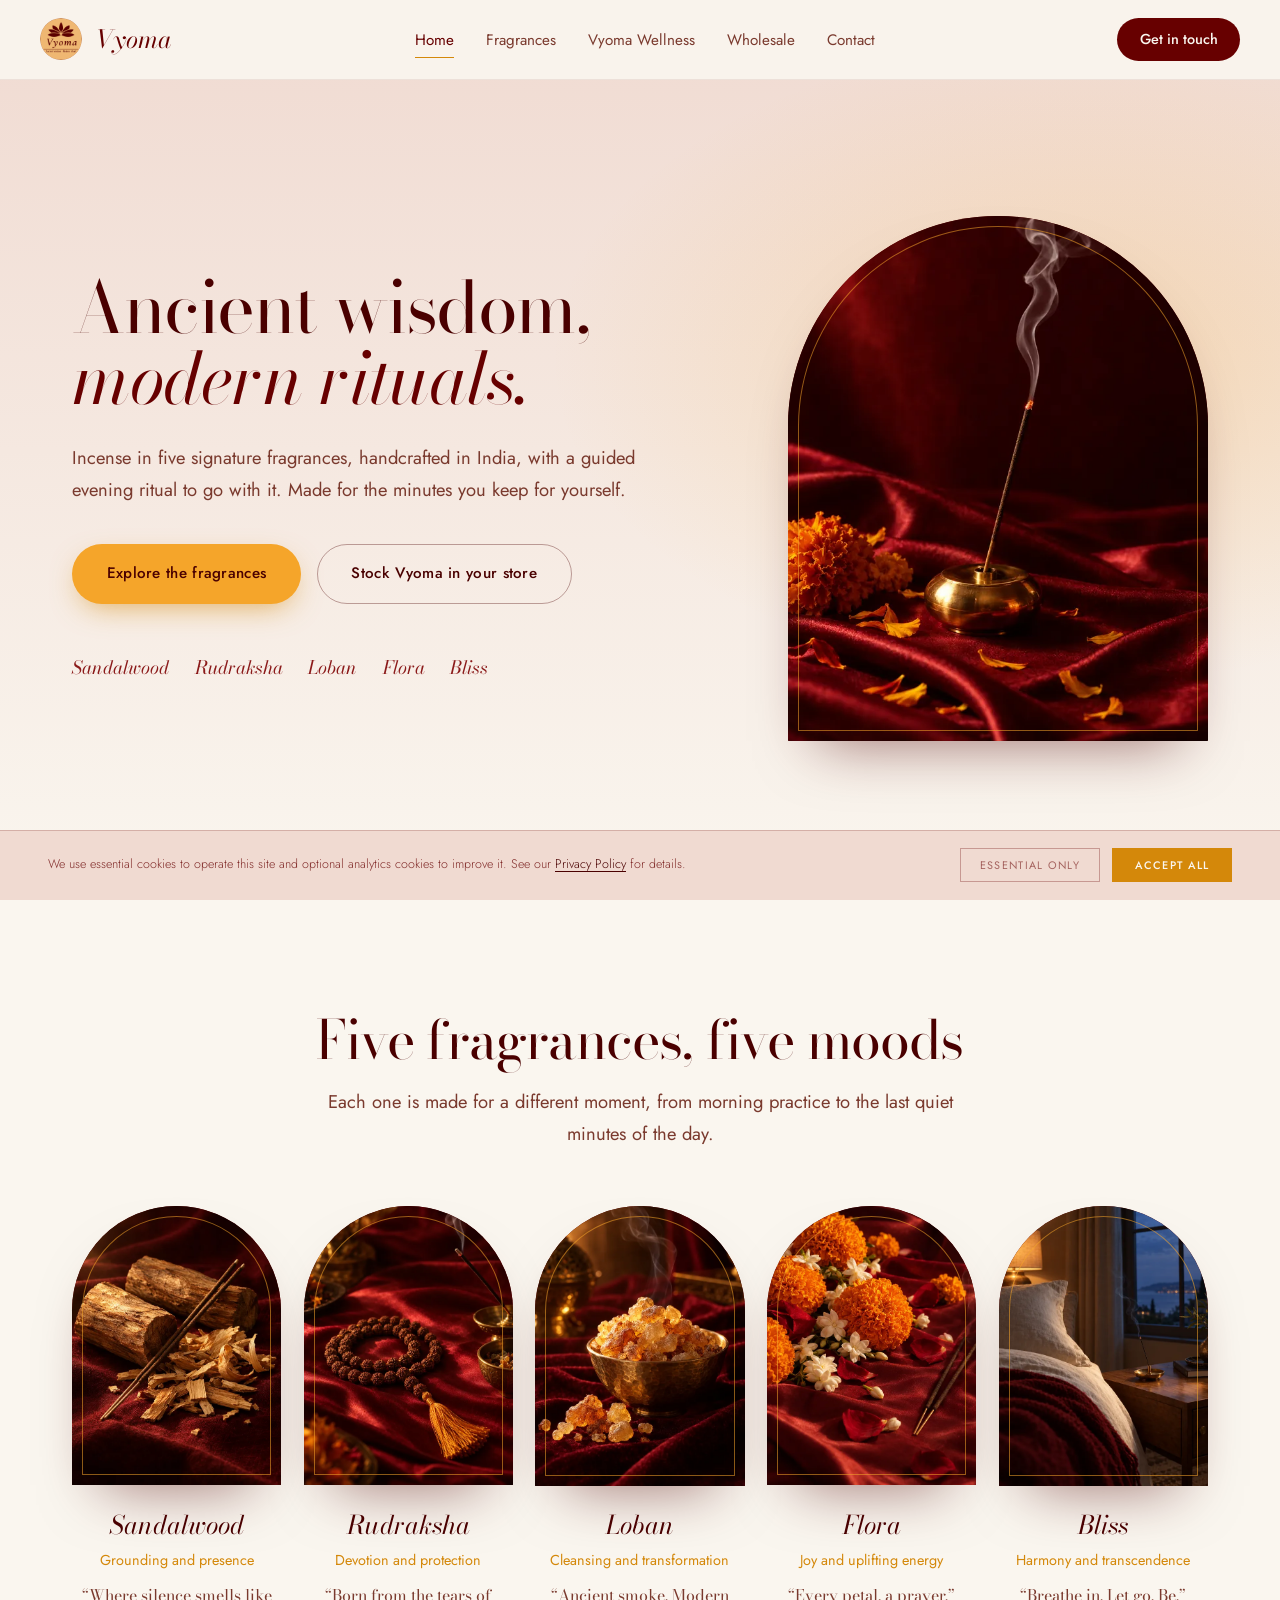
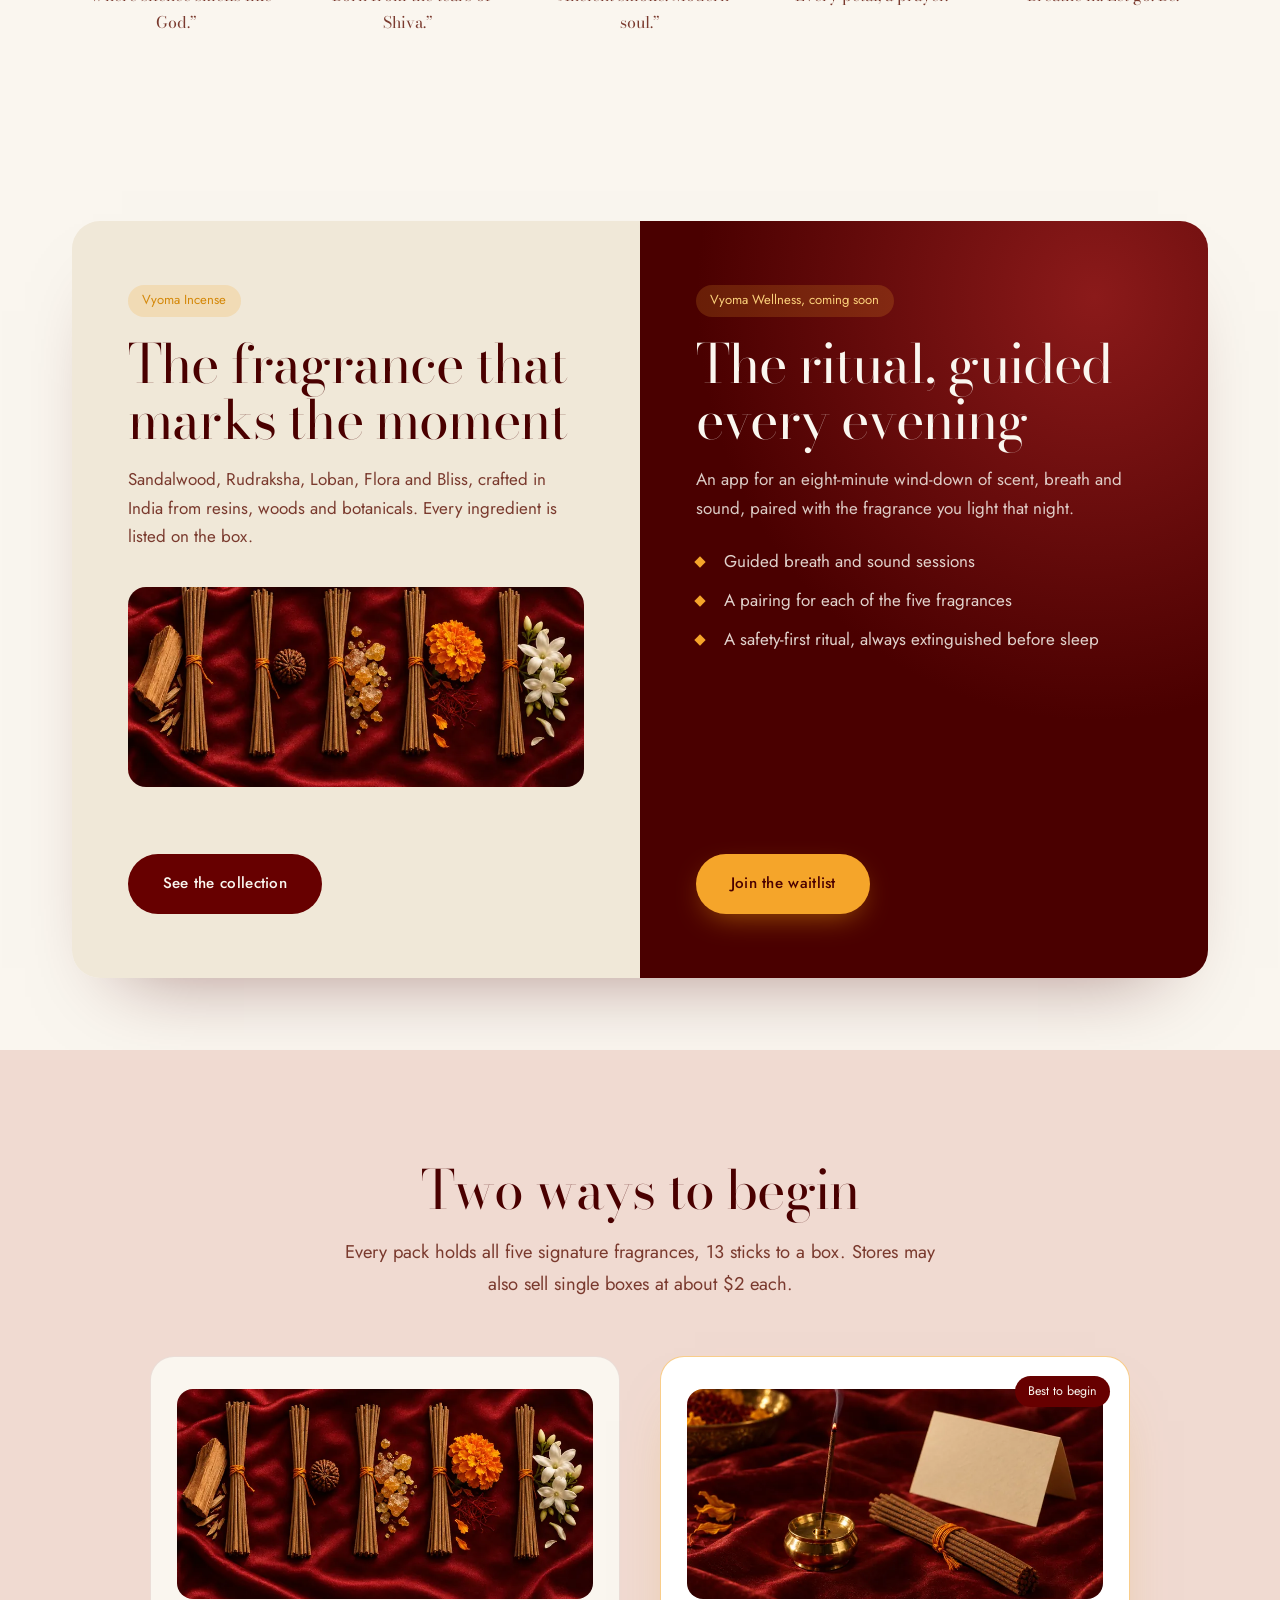
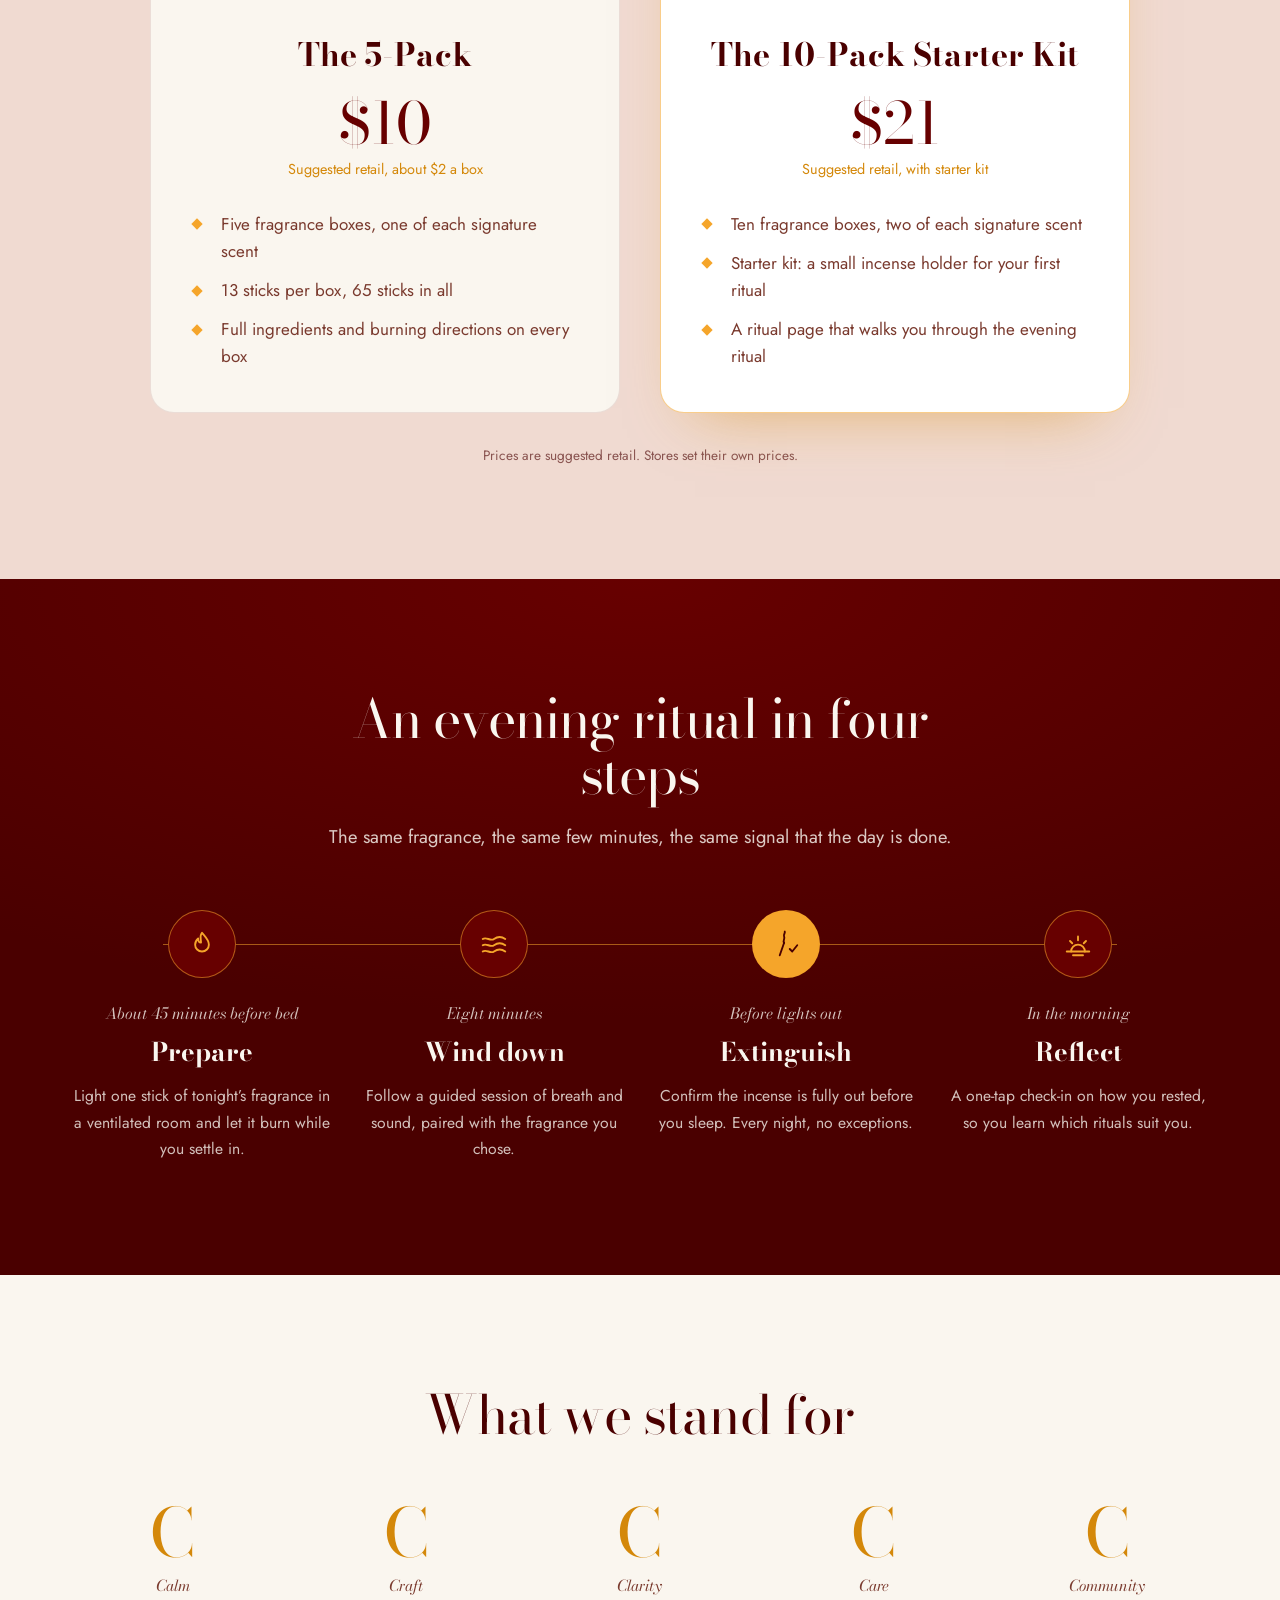
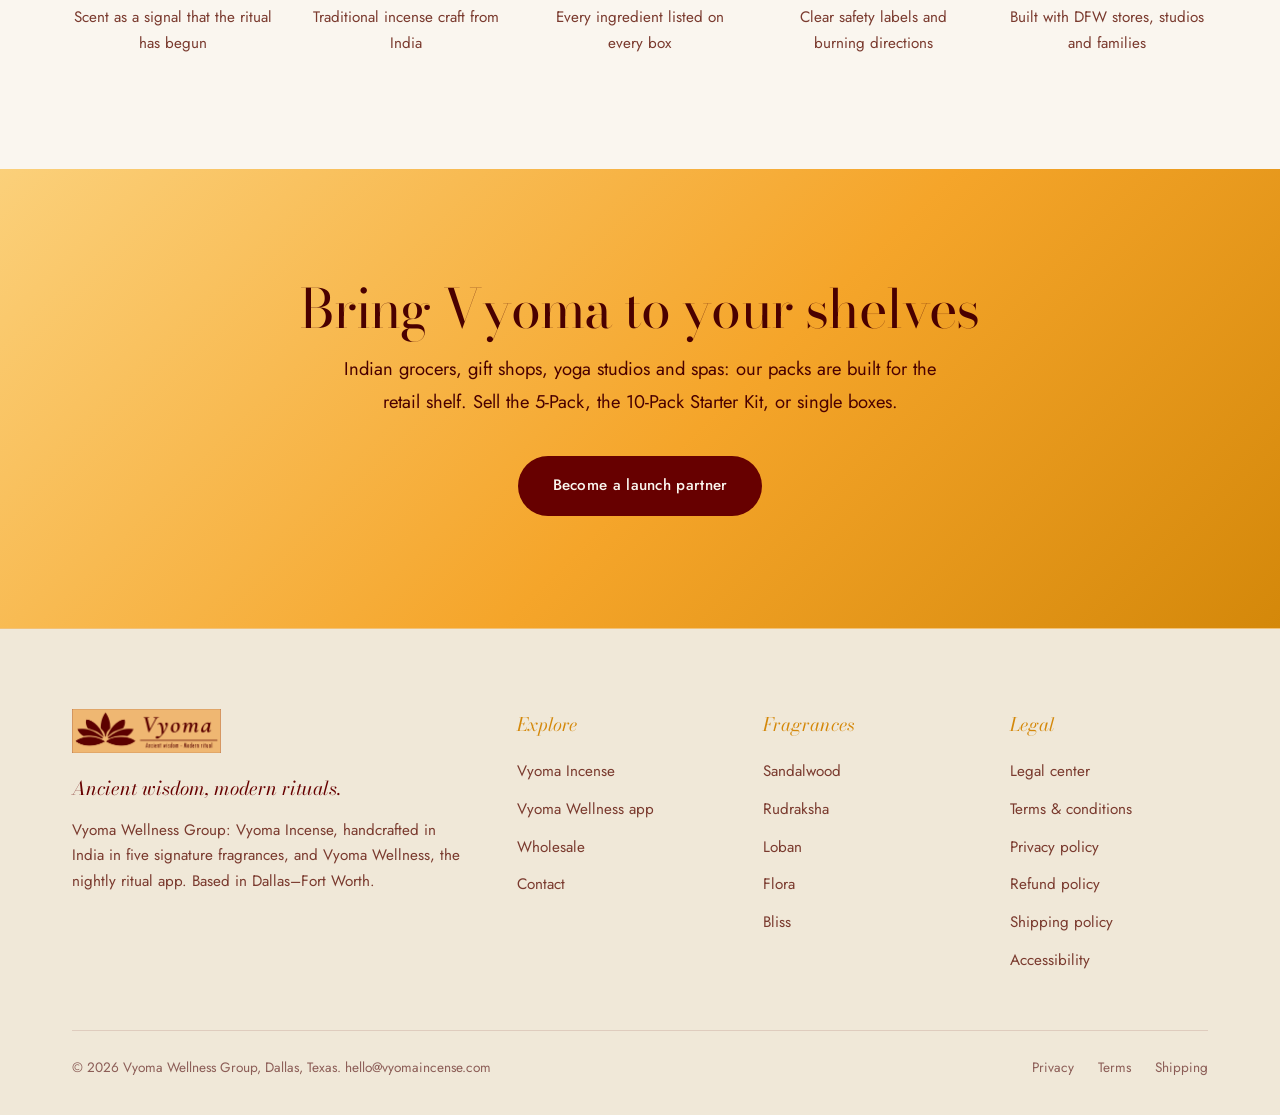
